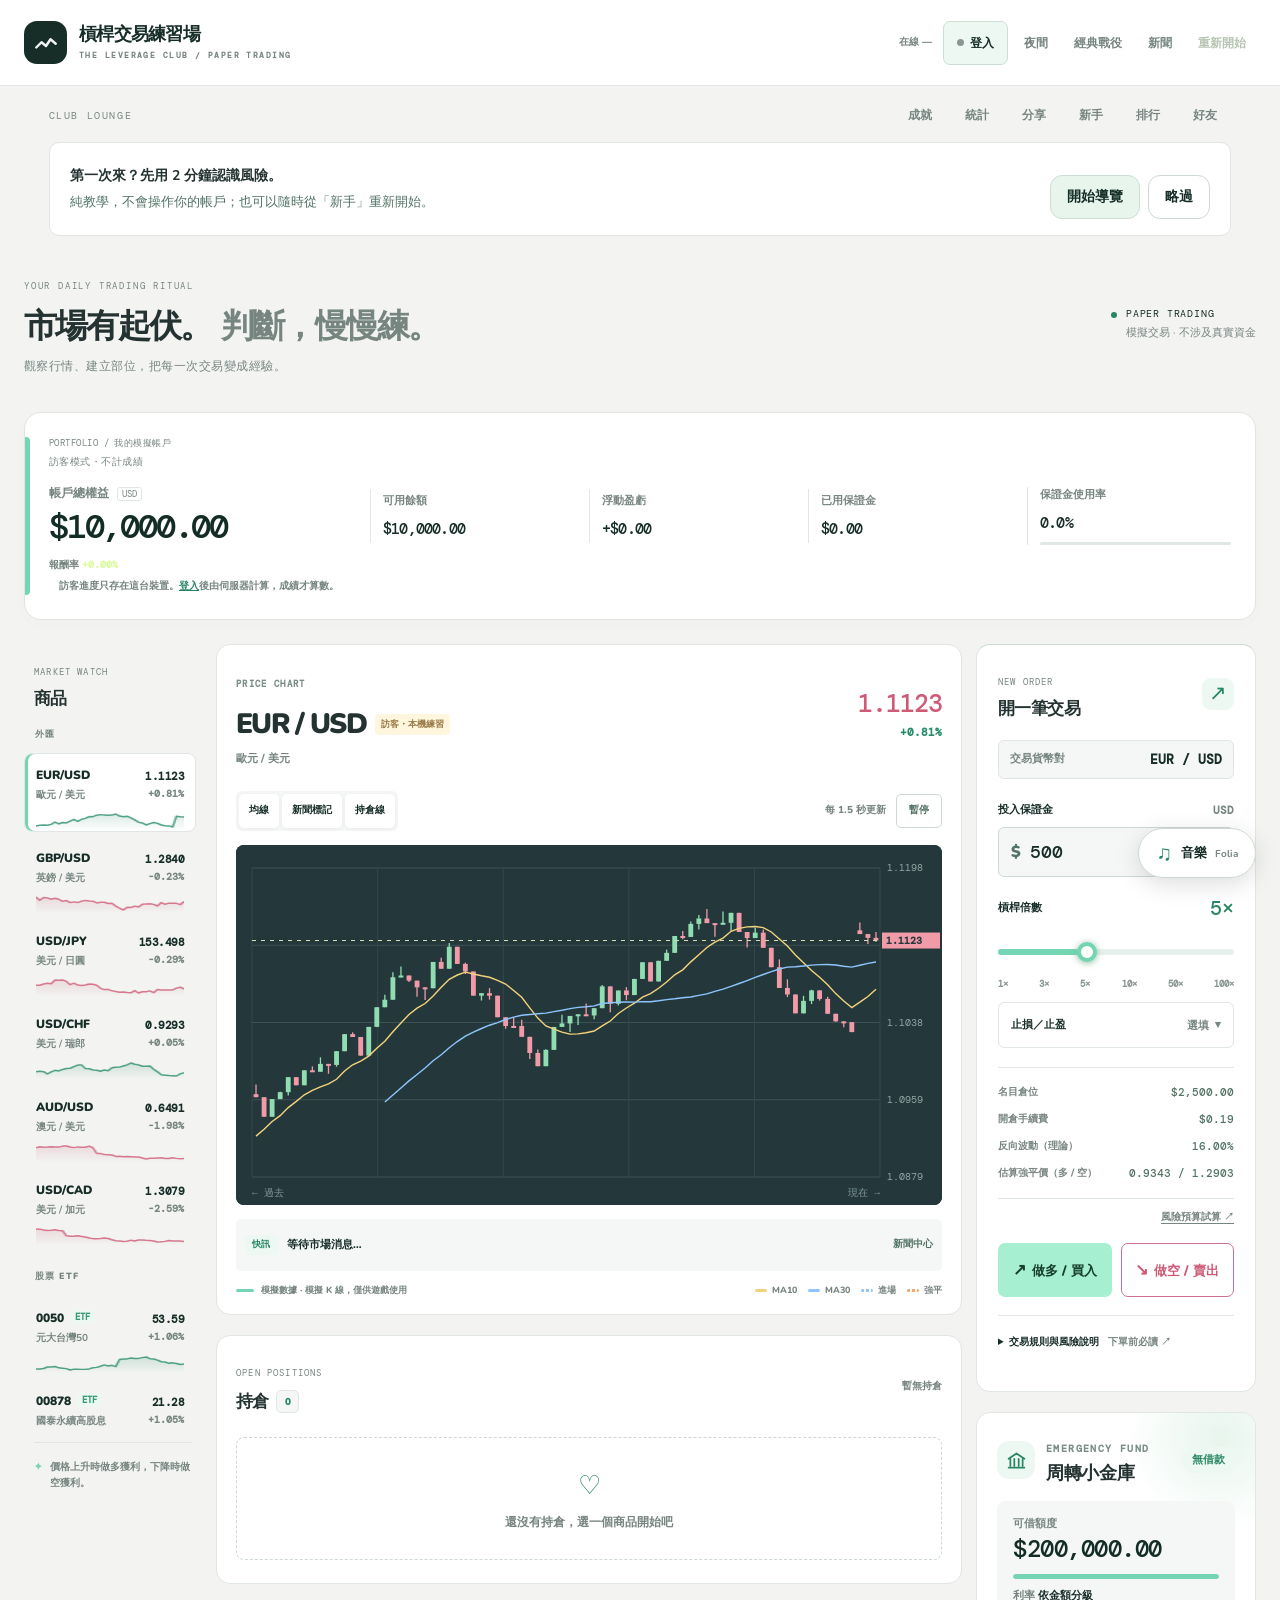
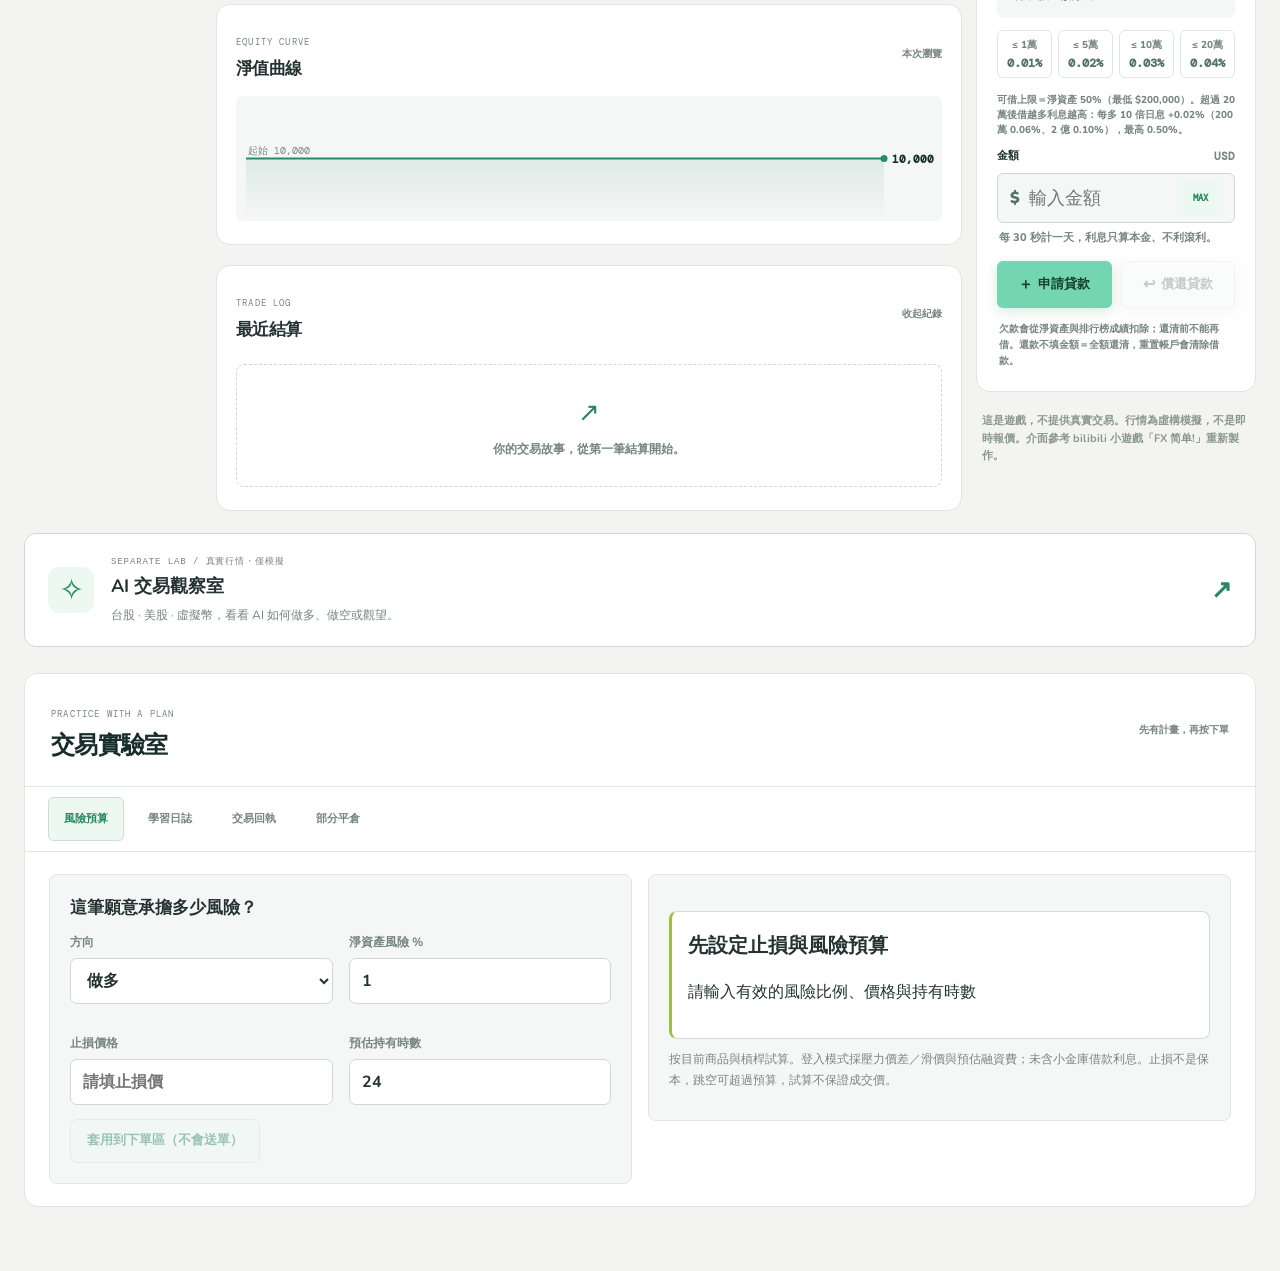
==== index.html @ df0cc208 "Add no-login club radio and on-demand isolated Folia player" ====
<!doctype html>
<html lang="zh-Hant" data-theme="day">
<head>
<meta charset="utf-8">
<meta name="viewport" content="width=device-width, initial-scale=1, viewport-fit=cover">
<meta name="theme-color" content="#eff5f2">
<title>槓桿交易練習場 · 外匯模擬交易</title>
<link rel="icon" type="image/png" sizes="32x32" href="assets/favicon-32.png?v=2">
<link rel="icon" href="favicon.ico?v=2" sizes="any">
<link rel="apple-touch-icon" href="assets/apple-touch-icon.png?v=2">
<link rel="manifest" href="manifest.webmanifest">
<meta name="mobile-web-app-capable" content="yes">
<meta name="apple-mobile-web-app-capable" content="yes">
<meta name="apple-mobile-web-app-title" content="交易練習場">
<meta name="apple-mobile-web-app-status-bar-style" content="black-translucent">
<link rel="preconnect" href="https://fonts.googleapis.com">
<link rel="stylesheet" href="https://fonts.googleapis.com/css2?family=DM+Mono:wght@400;500&family=Nunito:wght@600;700;800;900&display=swap">
<link rel="stylesheet" href="styles.css?v=20261018numbers1">
<link rel="stylesheet" href="club.css?v=20261018club1">
<link rel="stylesheet" href="folia-player.css?v=20261018folia1">
</head>
<body>
<div class="app-shell">
  <header class="topbar">
    <div class="brand">
      <span class="brand-mark" aria-hidden="true">
        <svg viewBox="0 0 40 40"><path d="M7 26l7-7 6 5 6-9 7 6" fill="none" stroke="currentColor" stroke-width="3.2" stroke-linecap="round" stroke-linejoin="round"/></svg>
      </span>
      <div><strong>槓桿交易練習場<span class="brand-edition">俱樂部</span></strong><small>THE LEVERAGE CLUB / PAPER TRADING</small></div>
    </div>
    <div class="top-actions">
      <span class="session-pill"><span class="live-dot"></span>模擬帳戶</span>
      <span id="onlineCount" class="session-pill" role="status" title="最近 75 秒內活躍的登入帳號和訪客分頁">在線 —</span>
      <span id="visitorCount" class="session-pill" title="不同瀏覽器的累計來訪人數（同一瀏覽器只算一次，清除瀏覽資料會重新計算）">累計來訪 —</span>
      <button id="accountBtn" class="account-btn hidden" type="button"><span class="sync-dot" id="syncDot"></span><span id="accountLabel">登入</span></button>
      <button id="themeBtn" class="text-button" type="button">夜間</button>
      <button id="battleBtn" class="text-button" type="button">經典戰役</button>
      <button id="newsCenterBtn2" class="text-button" type="button">新聞</button>
      <button id="resetBtn" class="text-button" type="button">重新開始</button>
    </div>
  </header>

  <main class="main">
    <div class="practice-heading"><div><span class="section-kicker">YOUR DAILY TRADING RITUAL</span><h2>市場有起伏。<em>判斷，慢慢練。</em></h2><p class="practice-copy">觀察行情、建立部位，把每一次交易變成經驗。</p></div><span class="practice-label"><i aria-hidden="true"></i> PAPER TRADING<br><small>模擬交易 · 不涉及真實資金</small></span></div>
    <section id="battleBar" class="battle-bar hidden" aria-label="經典戰役進度">
      <div class="battle-bar-info">
        <span class="section-kicker">CLASSIC BATTLE</span>
        <strong id="battleTitle">經典戰役</strong>
        <span class="battle-date" id="battleDate">-</span>
        <small><span id="battleDay"></span>・<span id="battleEvent"></span></small>
        <div class="battle-meter"><i id="battleMeter"></i></div>
      </div>
      <div class="battle-bar-actions">
        <button id="battleNextBtn" class="primary-button" type="button">下一天 ▸</button>
        <button id="battleAutoBtn" class="outline-button" type="button">自動播放</button>
        <button id="battleExitBtn" class="outline-button" type="button">離開戰役</button>
      </div>
    </section>
    <section class="balance-strip" aria-label="帳戶概覽">
      <div class="balance-lead">
        <div class="eyebrow">PORTFOLIO / 我的模擬帳戶 <span class="account-mode-chip" id="accountModeChip">訪客模式・不計成績</span></div>
        <div class="balance-title">帳戶總權益 <span class="balance-currency">USD</span><span id="equity" class="money-large">$10,000.00</span></div>
        <p>報酬率 <b id="retPct">+0.00%</b><span id="guestNote">　訪客進度只存在這台裝置。<button type="button" class="inline-link" id="guestLoginLink">登入</button>後由伺服器計算，成績才算數。</span></p>
      </div>
      <div class="portfolio-spark"><div><span>ACCOUNT TRAJECTORY</span><span class="spark-live">本次瀏覽</span></div><canvas id="portfolioSpark" aria-label="本次瀏覽帳戶權益趨勢"></canvas></div>
      <div class="metric m-free"><span>可用餘額</span><strong id="free">$0.00</strong></div>
      <div class="metric m-float"><span>浮動盈虧</span><strong id="floating">$0.00</strong></div>
      <div class="metric m-used"><span>已用保證金</span><strong id="usedMargin">$0.00</strong></div>
      <div class="metric m-usage"><span>保證金使用率</span><strong id="usage">0.0%</strong><div class="meter"><i id="meterBar"></i></div></div>
      <div class="metric m-networth hidden" id="netWorthRow"><span>淨資產（扣負債）</span><strong id="netWorth">$0.00</strong></div>
    </section>

    <div class="workspace">
      <aside class="panel market-panel">
        <div class="panel-heading"><div><span class="section-kicker">MARKET WATCH</span><h2>商品</h2></div><span class="heading-glyph" aria-hidden="true">✳</span></div>
        <div id="pairList" class="pair-list" role="listbox" aria-label="選擇交易商品"></div>
        <div class="market-note"><span aria-hidden="true">✦</span><span>價格上升時做多獲利，下降時做空獲利。</span></div>
      </aside>

      <section class="center-column">
        <div class="panel chart-panel">
          <div class="chart-topline">
            <div>
              <span class="section-kicker">PRICE CHART</span>
              <div class="pair-title"><h1 id="pairTitle">EUR / USD</h1><span class="mode-badge guest" id="modeBadge">訪客・本機練習</span></div>
              <div class="pair-sub" id="pairName">歐元 / 美元</div>
              <div class="pair-sub" id="sentimentInfo" role="status" hidden></div>
            </div>
            <div class="quote-block"><strong id="currentPrice">-</strong><span id="priceChange">+0.00%</span></div>
          </div>
          <div class="chart-controls">
            <div class="segmented" role="group" aria-label="圖表選項">
              <button id="maBtn" type="button" class="active">均線</button>
              <button id="newsMarkBtn" type="button" class="active">新聞標記</button>
              <button id="posLineBtn" type="button" class="active">持倉線</button>
            </div>
            <div class="playback-controls"><span id="dataStatus">每 1.5 秒更新</span><button id="pauseBtn" class="outline-button" type="button">暫停</button></div>
          </div>
          <div class="chart-wrap"><canvas id="chart" aria-label="匯率價格走勢圖"></canvas></div>
          <div id="newsTicker" class="news-ticker">
            <span class="ticker-tag" id="tickerTag">快訊</span>
            <div class="ticker-body"><span class="ticker-track flat" id="tickerTrack">等待市場消息…</span></div>
            <button id="newsCenterBtn" class="text-button ticker-more" type="button">新聞中心</button>
          </div>
          <div class="chart-foot">
            <span><i class="legend-line"></i>模擬數據 · 模擬 K 線，僅供遊戲使用</span>
            <span class="legend-keys"><i class="k-ma10"></i>MA10 <i class="k-ma30"></i>MA30 <i class="k-entry"></i>進場 <i class="k-liq"></i>強平</span>
          </div>
        </div>

        <div class="panel positions-panel" id="positionsPanel">
          <div class="panel-heading row-heading"><div><span class="section-kicker">OPEN POSITIONS</span><h2>持倉 <span id="positionCount" class="count-pill">0</span></h2></div><span id="riskHint" class="quiet-note">暫無持倉</span></div>
          <div id="positions" class="positions-list"></div>
        </div>

        <div class="panel equity-panel">
          <div class="panel-heading row-heading"><div><span class="section-kicker">EQUITY CURVE</span><h2>淨值曲線</h2></div><span id="equityNote" class="quiet-note">本次瀏覽</span></div>
          <div class="equity-wrap"><canvas id="equityChart" aria-label="淨值曲線"></canvas></div>
        </div>

        <div class="panel history-panel">
          <div class="panel-heading row-heading"><div><span class="section-kicker">TRADE LOG</span><h2>最近結算</h2></div><button id="historyToggle" class="text-button" type="button">展開紀錄</button></div>
          <div id="history" class="history-list hidden"></div>
        </div>
      </section>

      <aside class="right-column">
        <section class="panel order-panel" id="orderPanel">
          <div class="panel-heading"><div><span class="section-kicker">NEW ORDER</span><h2>開一筆交易</h2></div><span class="order-decoration" aria-hidden="true">✿</span></div>
          <div class="order-pair"><span id="orderPairLabel">交易貨幣對</span><strong id="orderPair">EUR / USD</strong></div>
          <div class="compact-fields">
            <div>
              <label class="field-label" for="marginInput">投入保證金 <span>USD</span></label>
              <div class="input-shell"><span>$</span><input id="marginInput" type="number" min="10" step="10" value="500" inputmode="decimal"><button id="maxBtn" type="button">MAX</button></div>
            </div>
            <div>
              <div class="range-label"><label for="leverageRange">槓桿倍數</label><strong id="leverageValue">5×</strong></div>
              <input id="leverageRange" type="range" min="0" max="11" step="1" value="4" aria-describedby="leverageNotice">
              <div class="range-ticks"><span>1×</span><span>3×</span><span>5×</span><span>10×</span><span>50×</span><span>100×</span></div>
            </div>
          </div>
          <details id="stopsBox" class="stops-box">
            <summary>止損／止盈 <span>選填</span></summary>
            <div class="stops-fields">
              <label>止損價<input id="slInput" type="number" step="any" inputmode="decimal" placeholder="不設"></label>
              <label>止盈價<input id="tpInput" type="number" step="any" inputmode="decimal" placeholder="不設"></label>
            </div>
            <p id="stopsHint" class="stops-hint">價格觸及就自動平倉。做多：止損低於現價、止盈高於現價；做空相反。</p>
          </details>
          <p id="leverageNotice" class="leverage-warning hidden" role="status">高槓桿風險：極小波動也可能在下一根 K 線強平；跳空可能穿倉，手續費也更高。</p>
          <div class="order-preview">
            <div><span>名目倉位</span><strong id="notional">$0.00</strong></div>
            <div><span>開倉手續費</span><strong id="tradeFee">$0.00</strong></div>
            <div><span>反向波動（理論）</span><strong id="riskPercent">0.00%</strong></div>
            <div><span>估算強平價（多 / 空）</span><strong id="liqPreview">-</strong></div>
          </div>
          <a class="inline-link order-lab-link" href="#learningLab">風險預算試算 ↗</a>
          <div class="trade-buttons">
            <button id="longBtn" type="button" class="trade-button long"><span>↗</span> 做多 / 買入</button>
            <button id="shortBtn" type="button" class="trade-button short"><span>↘</span> 做空 / 賣出</button>
          </div>
          <details class="trading-rules"><summary>交易規則與風險說明 <span>下單前必讀 ↗</span></summary><p class="order-note"><b>強平線與反向波動為理論估算，未含平倉價差、滑價及融資成本；實際可能提早強平，不能視為保證。</b> 登入玩家看同一組虛構行情，下單、平倉、強平都由伺服器計算。玩家每商品多空持倉以每帳號一票統計；至少三人參與時，多數做多使虛構模型短線偏跌，多數做空則偏漲。顯示的是額外小幅波動的遊戲模型抽籤機率，非整體價格漲跌機率、亦非真實市場預測；單一商品同帳號多空張數互抵。登入新倉持有滿 7 天時按到期行情自動平倉；舊版個人行情持倉不適用新期限，須先結清才切換。槓桿越高，開倉手續費越高。新成交規則下，市價單買賣價含示意價差與大單滑價（不設單筆最大金額）；槓桿名目借貸部分按真實時間計息（非實際券商費率），舊持倉不追收。畫面顯示中間價，實際成交可能不同。行情跳空可能穿過強平線，帳戶淨值可能變成負數；淨值 ≤ 0 時會凍結開倉。</p></details>
        </section>
        <section class="panel bank-panel" id="bankPanel">
          <div class="bank-head">
            <div class="bank-title">
              <span class="bank-icon" aria-hidden="true">
                <svg viewBox="0 0 24 24"><path d="M3 10l9-6 9 6M5 10v8M9.5 10v8M14.5 10v8M19 10v8M3 20h18" fill="none" stroke="currentColor" stroke-width="2" stroke-linecap="round" stroke-linejoin="round"/></svg>
              </span>
              <div><span class="section-kicker">EMERGENCY FUND</span><h2>周轉小金庫</h2></div>
            </div>
            <span class="bank-status" id="bankStatus">無借款</span>
          </div>

          <div class="bank-hero" id="bankHero">
            <span class="bank-hero-label" id="bankHeroLabel">可借額度</span>
            <strong class="bank-hero-value" id="bankHeroValue">$200,000.00</strong>
            <div class="bank-meter"><i id="bankMeter"></i></div>
            <div class="bank-hero-sub">
              <span id="loanOwedRow" class="hidden">本金 <b id="loanPrincipal">$0</b> ・ 利息 <b id="loanOwed">$0.00</b></span>
              <span>利率 <b id="loanRate">—</b></span>
            </div>
          </div>

          <div class="bank-tiers" role="list" aria-label="日利率分級">
            <button type="button" class="bank-tier" data-tier="0" data-amount="10000" role="listitem"><span>≤ 1萬</span><b>0.01%</b></button>
            <button type="button" class="bank-tier" data-tier="1" data-amount="50000" role="listitem"><span>≤ 5萬</span><b>0.02%</b></button>
            <button type="button" class="bank-tier" data-tier="2" data-amount="100000" role="listitem"><span>≤ 10萬</span><b>0.03%</b></button>
            <button type="button" class="bank-tier" data-tier="3" data-amount="200000" role="listitem"><span>≤ 20萬</span><b>0.04%</b></button>
          </div>
          <p class="quiet-note" id="loanScaleNote">可借上限＝淨資產 50%（最低 $200,000）。超過 20 萬後借越多利息越高：每多 10 倍日息 +0.02%（200 萬 0.06%、2 億 0.10%），最高 0.50%。</p>

          <label class="field-label" for="loanAmount">金額 <span>USD</span></label>
          <div class="input-shell"><span>$</span><input id="loanAmount" type="number" min="1" step="100" placeholder="輸入金額" inputmode="decimal"><button id="loanMaxBtn" type="button">MAX</button></div>
          <p class="bank-preview" id="bankPreview">每 30 秒計一天，利息只算本金、不利滾利。</p>

          <div class="bank-buttons">
            <button id="loanBorrowBtn" type="button" class="bank-button borrow"><span aria-hidden="true">＋</span>申請貸款</button>
            <button id="loanRepayBtn" type="button" class="bank-button repay" disabled><span aria-hidden="true">↩</span>償還貸款</button>
          </div>
          <p class="bank-note">欠款會從淨資產與排行榜成績扣除；還清前不能再借。還款不填金額＝全額還清，重置帳戶會清除借款。</p>
        </section>
        <div class="side-disclaimer">這是遊戲，不提供真實交易。行情為虛構模擬，不是即時報價。介面參考 bilibili 小遊戲「FX 简单!」重新製作。</div>
      </aside>
    </div>
    <a class="ai-demo-entry" href="ai-demo.html"><span class="ai-demo-entry-icon" aria-hidden="true">✧</span><span><small>SEPARATE LAB / 真實行情・僅模擬</small><strong>AI 交易觀察室</strong><span>台股 · 美股 · 虛擬幣，看看 AI 如何做多、做空或觀望。</span></span><b aria-hidden="true">↗</b></a>
    <section id="learningLab" class="panel lab-panel" aria-label="交易學習工具"></section>
  </main>
  <nav class="mobile-dock" aria-label="練習場快速導覽"><a href="#chart">⌁ <span>行情</span></a><a href="#orderPanel">⇅ <span>下單</span></a><a href="#positionsPanel">▤ <span>持倉</span></a><a href="#bankPanel">▦ <span>資金</span></a><a href="#learningLab">✧ <span>實驗室</span></a></nav>
</div>

<div id="toast" class="toast" role="status" aria-live="polite"></div>
<div id="newsFloat" class="news-float" role="status">
  <button id="newsFloatClose" class="nf-close" aria-label="關閉快訊" type="button">×</button>
  <span class="nf-tag" id="nfTag">快訊</span>
  <h4 id="nfTitle"></h4>
  <p id="nfBody"></p>
</div>

<div id="newsCenter" class="modal-backdrop hidden" role="presentation">
  <div class="modal" role="dialog" aria-modal="true" aria-labelledby="newsCenterTitle">
    <button id="newsCenterClose" class="modal-x" aria-label="關閉新聞中心" type="button">×</button>
    <div class="modal-icon">✦</div>
    <h2 id="newsCenterTitle">新聞中心</h2>
    <p>本次瀏覽收到的全部市場快訊。約四分之一的新聞，市場會走出相反方向。</p>
    <div id="newsCenterList" class="news-center-list"></div>
    <div class="modal-actions"><button id="newsCenterOk" class="primary-button" type="button">關閉</button></div>
  </div>
</div>

<div id="authModal" class="modal-backdrop hidden" role="presentation">
  <div class="modal auth-modal" role="dialog" aria-modal="true" aria-labelledby="authTitle">
    <button id="authClose" class="modal-x" aria-label="關閉" type="button">×</button>
    <div class="modal-icon">♡</div>
    <div id="authForm">
      <h2 id="authTitle">登入帳號</h2>
      <p id="authDesc">登入後由伺服器計算行情與帳戶，成績才算數。</p>
      <div class="segmented auth-tabs" role="tablist">
        <button id="tabLogin" type="button" class="active">登入</button>
        <button id="tabRegister" type="button">註冊</button>
      </div>
      <form id="authFormEl" autocomplete="on" novalidate>
        <label class="auth-field"><span>帳號</span><input id="authUser" name="username" autocomplete="username" autocapitalize="off" spellcheck="false" maxlength="20" placeholder="3~20 個英文字母、數字或底線"></label>
        <label class="auth-field hidden" id="authCodeWrap"><span>救援碼</span><input id="authCode" autocomplete="off" autocapitalize="characters" spellcheck="false" maxlength="24" placeholder="XXXX-XXXX-XXXX-XXXX" class="mono-input"></label>
        <label class="auth-field"><span id="authPassLabel">密碼</span><input id="authPass" name="password" type="password" autocomplete="current-password" maxlength="128" placeholder="至少 8 個字元"></label>
        <label class="auth-field hidden" id="authPass2Wrap"><span>再輸入一次</span><input id="authPass2" type="password" autocomplete="new-password" maxlength="128"></label>
        <div id="authError" class="auth-error" role="alert"></div>
        <button id="authSubmit" class="primary-button auth-submit" type="submit">登入</button>
      </form>
      <div class="auth-links"><button id="forgotLink" class="text-button" type="button">忘記密碼？</button><button id="backToLogin" class="text-button hidden" type="button">← 回到登入</button></div>
    </div>
    <div id="authInfo" class="hidden">
      <h2>已登入：<span id="authName"></span></h2>
      <p id="authSyncText">行情與帳戶由伺服器計算。</p>
      <p class="auth-note">舊版雲端存檔保留但不匯入新帳戶；新版從 $10,000 開始。舊帳號請先產生並保存救援碼。</p>
      <div class="modal-actions auth-actions">
        <button id="newCodeBtn" class="outline-button" type="button">產生新救援碼</button>
        <button id="logoutBtn" class="primary-button" type="button">登出</button>
      </div>
      <button id="deleteAccountBtn" class="text-button danger-link" type="button">刪除帳號與雲端存檔</button>
    </div>
  </div>
</div>

<div id="rcModal" class="modal-backdrop hidden" role="presentation">
  <div class="modal" role="dialog" aria-modal="true" aria-labelledby="rcTitle">
    <div class="modal-icon" aria-hidden="true">#</div>
    <h2 id="rcTitle">請記下救援碼</h2>
    <p>忘記密碼時，用這組碼重設。<b>它只會顯示這一次</b>，伺服器也查不到原文。請截圖或抄在安全的地方，不要給別人。</p>
    <div class="rc-box"><code id="rcCode"></code><button id="rcCopy" class="outline-button" type="button">複製</button></div>
    <label class="rc-ack"><input type="checkbox" id="rcAck"> 我已經記下來了</label>
    <div class="modal-actions"><button id="rcDone" class="primary-button" type="button" disabled>完成</button></div>
  </div>
</div>

<div id="confirmModal" class="modal-backdrop hidden" role="presentation">
  <div class="modal" role="dialog" aria-modal="true" aria-labelledby="confirmTitle">
    <div class="modal-icon">♡</div>
    <h2 id="confirmTitle">重新開始？</h2>
    <p>帳戶會回到 $10,000，所有持倉直接結束。已加入本季排行榜者重置後立即退出，且本季無法再次參賽；成就和終生統計保留。登入玩家的共同行情不會重新開始。</p>
    <div class="modal-actions"><button id="confirmCancel" class="outline-button" type="button">取消</button><button id="confirmOk" class="primary-button" type="button">重新開始</button></div>
  </div>
</div>

<div id="stopsModal" class="modal-backdrop hidden" role="presentation">
  <div class="modal" role="dialog" aria-modal="true" aria-labelledby="stopsTitle">
    <button id="stopsClose" class="modal-x" aria-label="關閉" type="button">×</button>
    <div class="modal-icon" aria-hidden="true">⇅</div>
    <h2 id="stopsTitle">止損／止盈</h2>
    <p id="stopsMsg"></p>
    <div class="stops-fields">
      <label>止損價<input id="slEdit" type="number" step="any" inputmode="decimal" placeholder="不設"></label>
      <label>止盈價<input id="tpEdit" type="number" step="any" inputmode="decimal" placeholder="不設"></label>
    </div>
    <p id="stopsEditHint" class="stops-hint"></p>
    <div class="modal-actions"><button id="stopsClear" class="outline-button" type="button">全部取消</button><button id="stopsSave" class="primary-button" type="button">儲存</button></div>
  </div>
</div>

<div id="riskModal" class="modal-backdrop hidden" role="presentation">
  <div class="modal risk-modal" role="dialog" aria-modal="true" aria-labelledby="riskTitle">
    <button id="riskClose" class="modal-x" aria-label="暫不處理" type="button">×</button>
    <div class="modal-icon loss">!</div>
    <h2 id="riskTitle">倉位接近強平線</h2>
    <p id="riskMsg"></p>
    <div class="risk-detail" id="riskDetail"></div>
    <label class="auth-field risk-field"><span>補倉金額（USD）</span><input id="riskAmount" type="number" min="1" step="1" inputmode="decimal"></label>
    <div class="risk-preview" id="riskPreview"></div>
    <div class="risk-free" id="riskFree"></div>
    <div class="modal-actions risk-actions">
      <button id="riskAddBtn" class="primary-button" type="button">補保證金</button>
      <button id="riskLoanBtn" class="outline-button loan" type="button">借款補倉</button>
      <button id="riskIgnoreBtn" class="outline-button" type="button">暫不處理</button>
    </div>
  </div>
</div>

<div id="battleModal" class="modal-backdrop hidden" role="presentation">
  <div class="modal battle-modal" role="dialog" aria-modal="true" aria-labelledby="battleModalTitle">
    <button id="battleModalClose" class="modal-x" aria-label="關閉" type="button">×</button>
    <div class="modal-icon">⚔</div>
    <h2 id="battleModalTitle">經典戰役</h2>
    <p>用真實的歷史日收盤價（歐洲央行參考匯率）回放外匯史上的大事件。每按一次「下一天」前進一個交易日，帳戶獨立從 $10,000 開始，不影響原本的帳戶與排行榜。</p>
    <div id="battleList" class="battle-list"></div>
  </div>
</div>

<script type="module" src="app.mjs?v=20261018club1"></script>
<script type="module" src="folia-player.mjs?v=20261018folia1"></script>
<script>
// 安裝到手機桌面（PWA）：只快取靜態檔，API 永遠走網路。
if ("serviceWorker" in navigator) addEventListener("load", () => navigator.serviceWorker.register("sw.js").catch(() => {}));
</script>
</body>
</html>
---- styles.css ----
/* 配色與版面參考 bilibili「FX 简单!」v3.0.2（白天 / 夜間兩套） */
:root{
  --bg:#eff5f2; --text:#263a3b; --text-money:#173d3a; --text-deep:#2c4a46; --green-text:#4a7c6c;
  --text-muted:#8fa69c; --text-dim:#a6b5ae; --text-faint:#b0c0b5;
  --surface:#fff; --surface-tint:#f4f8f5; --surface-hover:#f2f8f4;
  --border:#e1ebe6; --border-strong:#d9e8df; --border-soft:#edf2ef; --border-panel-green:#cae7d8; --border-green-metric:#b8dbca;
  --tint-green:#e8f5ec; --tint-green-strong:#dff2e8; --green-faint:#c2e2d2;
  --brand-deep:#1f4141; --brand-leaf:#bef0d4;
  --accent:#74c69a; --accent-hover:#69b991; --accent-deep:#5fb98a;
  --seg-bg:#f1f6f3; --seg-active:#23534a; --seg-shadow:0 2px 6px #d5e4dc; --focus-ring:#dff4e9; --range-rest:#e8f0eb;
  --up:#2f9c76; --down:#e06e81; --long-text:#399774; --short-text:#d87587;
  --tint-red:#fff0f1; --red-text:#d97e8c; --pink-soft:#f4a4ae; --red-deep:#6e2f3d;
  --risk-bg:#fff1e5; --risk-text:#c57a3e; --amber-bg:#fff6dd; --amber-text:#9b7b49;
  --kicker:#9bb9ab; --eyebrow:#3e7461; --eyebrow-accent:#5fb98a;
  --chart-bg:#24383c; --shadow-panel:0 5px 24px rgba(32,80,65,.035); --shadow-modal:0 18px 50px rgba(30,60,50,.18);
  --backdrop:rgba(28,48,44,.38);
}
html[data-theme="night"]{
  --bg:#0f1b1d; --text:#c9ded4; --text-money:#e8f6ee; --text-deep:#bcd6ca; --green-text:#8fd0b2;
  --text-muted:#7e9a8e; --text-dim:#66827a; --text-faint:#4f6a61;
  --surface:#16292b; --surface-tint:#1b3335; --surface-hover:#1d3836;
  --border:#24413c; --border-strong:#2c4d46; --border-soft:#223c37; --border-panel-green:#2c5245; --border-green-metric:#2f5a4a;
  --tint-green:#1d3b2d; --tint-green-strong:#1c4434; --green-faint:#2e5546;
  --brand-deep:#0b1c1c; --brand-leaf:#8fe0b8;
  --accent:#4cb98b; --accent-hover:#5ac798; --accent-deep:#67d3a0;
  --seg-bg:#1b3335; --seg-active:#d5eee1; --seg-shadow:0 2px 6px #00000059; --focus-ring:#1d4a38; --range-rest:#24413c;
  --up:#57cf9b; --down:#ef8ba0; --long-text:#63cf9c; --short-text:#ef8ba0;
  --tint-red:#42262e; --red-text:#ef93a6; --pink-soft:#d98497; --red-deep:#4d1f2b;
  --risk-bg:#41291a; --risk-text:#e09a67; --amber-bg:#37301a; --amber-text:#c2a45e;
  --kicker:#5f8a78; --eyebrow:#8fd0b2; --eyebrow-accent:#67d3a0;
  --chart-bg:#0e2023; --shadow-panel:0 5px 24px rgba(0,0,0,.25); --shadow-modal:0 18px 50px rgba(0,0,0,.5);
  --backdrop:rgba(0,0,0,.55);
}

*{box-sizing:border-box}
html,body{margin:0;background:var(--bg);color:var(--text);overflow-x:hidden}
body{font-family:Nunito,"PingFang TC","Microsoft JhengHei","Noto Sans TC",sans-serif;-webkit-font-smoothing:antialiased}
button,input,select{font:inherit;color:inherit}
button{cursor:pointer}
button:disabled{opacity:.45;cursor:not-allowed}
.hidden{display:none!important}
.positive{color:var(--up)} .negative{color:var(--down)}
.mono{font-family:"DM Mono",ui-monospace,monospace}

.app-shell{min-height:100vh}
.topbar{height:78px;background:var(--surface);border-bottom:1px solid var(--border-panel-green);display:flex;align-items:center;justify-content:space-between;padding:0 clamp(20px,3.2vw,56px);gap:20px;position:sticky;top:0;z-index:20}
.brand{display:flex;align-items:center;gap:12px;min-width:0}
.brand-mark{width:40px;height:40px;border-radius:14px;background:var(--brand-deep);color:var(--brand-leaf);display:grid;place-items:center;transform:rotate(-8deg);flex:none}
.brand-mark svg{width:30px;height:30px}
.brand strong{display:block;font-size:20px;letter-spacing:-.04em;font-weight:900;line-height:1.1;white-space:nowrap}
.brand small{display:block;font:600 10px/1.3 "DM Mono",monospace;letter-spacing:.22em;color:var(--text-muted);margin-top:5px}
.top-actions{display:flex;align-items:center;gap:16px}
.session-pill{display:flex;align-items:center;gap:7px;background:var(--tint-green);color:var(--accent-deep);border-radius:99px;padding:8px 12px;font-size:12px;font-weight:900}
.live-dot{width:7px;height:7px;border-radius:50%;background:var(--accent-deep);box-shadow:0 0 0 0 var(--accent);animation:pulse 2s infinite}
@keyframes pulse{0%{box-shadow:0 0 0 0 rgba(95,185,138,.55)}70%{box-shadow:0 0 0 7px rgba(95,185,138,0)}100%{box-shadow:0 0 0 0 rgba(95,185,138,0)}}
.text-button{border:0;background:none;color:var(--green-text);font-size:13px;font-weight:900;padding:6px 0}
.text-button:hover{color:var(--accent-deep)}

.main{max-width:1500px;margin:0 auto;padding:26px clamp(20px,3.2vw,56px) 50px}
.balance-strip{background:var(--tint-green-strong);border:1px solid var(--border-panel-green);border-radius:22px;min-height:146px;padding:25px 30px;display:grid;grid-template-columns:minmax(270px,1.5fr) repeat(4,minmax(125px,.65fr));align-items:center;gap:12px 20px;margin-bottom:22px;position:relative;overflow:hidden}
.balance-strip:after{content:"✦";position:absolute;right:28px;top:-33px;color:var(--green-faint);font-size:130px;line-height:1;pointer-events:none}
.balance-lead,.metric{position:relative;z-index:1}
.eyebrow,.section-kicker{font:700 11px/1.2 "DM Mono",monospace;letter-spacing:.16em;color:var(--kicker)}
.eyebrow{font-family:inherit;letter-spacing:.06em;font-size:13px;color:var(--eyebrow);font-weight:900}
.account-mode-chip{color:var(--eyebrow-accent);margin-left:4px}
.balance-title{font-size:15px;font-weight:800;margin-top:11px}
.money-large{font:800 clamp(28px,2.6vw,38px)/1.1 Nunito,sans-serif;display:block;letter-spacing:-.04em;color:var(--text-money);margin-top:3px;font-variant-numeric:tabular-nums}
.balance-lead p{font-size:12px;color:var(--text-muted);margin:8px 0 0;font-weight:700}
.balance-lead p b{font-family:"DM Mono",monospace}
.metric{border-left:1px solid var(--border-green-metric);padding-left:20px;min-height:54px;display:flex;flex-direction:column;justify-content:center;gap:8px}
.metric span{color:var(--text-muted);font-size:13px;font-weight:800}
.metric strong{font:700 18px/1.2 "DM Mono",monospace;letter-spacing:-.06em;white-space:nowrap;color:var(--text-deep)}
.meter{height:5px;background:var(--range-rest);border-radius:99px;overflow:hidden}
.meter i{display:block;height:100%;width:0;background:var(--accent);border-radius:99px;transition:width .35s,background .35s}
.meter i.warn{background:#e9a35a} .meter i.danger{background:var(--down)}

.workspace{display:grid;grid-template-columns:230px minmax(0,1fr) 320px;align-items:start;gap:20px}
.panel{background:var(--surface);border:1px solid var(--border);border-radius:20px;box-shadow:var(--shadow-panel)}
.center-column,.right-column{display:flex;flex-direction:column;gap:20px;min-width:0}
.panel-heading{display:flex;align-items:center;justify-content:space-between;padding:0 10px;margin-bottom:18px}
.panel-heading h2{margin:6px 0 0;font-size:19px;line-height:1.2;letter-spacing:-.03em;font-weight:900}
.heading-glyph,.order-decoration{color:var(--green-faint);font-size:22px}
.row-heading{padding:0}
.quiet-note{color:var(--text-muted);font-size:12px;font-weight:800}

.market-panel{padding:22px 12px;position:sticky;top:98px}
.pair-list{display:flex;flex-direction:column;gap:5px}
.pair-row{width:100%;border:0;background:transparent;border-radius:13px;padding:11px 12px;text-align:left;display:grid;grid-template-columns:1fr auto;align-items:center;gap:4px 8px;color:var(--text-deep)}
.pair-row:hover{background:var(--surface-hover)}
.pair-row.selected{background:var(--tint-green);box-shadow:inset 3px 0 var(--accent-hover)}
.pair-row strong{display:block;font-size:14px;font-weight:900}
.pair-row small{display:block;font-size:11px;color:var(--text-muted);margin-top:4px;font-weight:700}
.pair-numbers{text-align:right}
.pair-numbers strong{font:700 13px "DM Mono",monospace}
.pair-numbers small{font:700 11px "DM Mono",monospace}
.pair-row canvas{grid-column:1/-1;width:100%;height:26px;display:block;margin-top:4px}
/* 商品分組標題（外匯／股票 ETF） */
.pair-group-label{font-size:11px;font-weight:900;letter-spacing:.08em;color:var(--text-muted);padding:10px 12px 2px}
.pair-group-label:first-child{padding-top:0}
.pair-row.etf > span:first-child > strong::after{content:"ETF";margin-left:6px;padding:1px 5px;border-radius:5px;font:800 9px/1.4 "DM Mono",monospace;vertical-align:2px;background:var(--tint-green);color:var(--accent-hover)}
.market-note{display:flex;gap:8px;align-items:flex-start;margin:16px 10px 0;padding-top:16px;border-top:1px dashed var(--border-strong);font-size:12px;color:var(--text-muted);font-weight:700;line-height:1.5}
.market-note span:first-child{color:var(--accent)}

.chart-panel{padding:26px 28px 18px}
.chart-topline{display:flex;justify-content:space-between;align-items:flex-start;gap:12px}
.pair-title{display:flex;align-items:center;gap:10px;margin-top:5px;flex-wrap:wrap}
.pair-title h1{font-size:25px;letter-spacing:-.03em;margin:0;font-weight:900}
.mode-badge{font-size:11px;padding:5px 9px;border-radius:99px;background:var(--tint-red);color:var(--red-text);font-weight:900}
.pair-sub{color:var(--text-muted);font-size:12px;font-weight:800;margin-top:3px}
.quote-block{text-align:right;padding-top:10px}
.quote-block strong{font:700 clamp(23px,2.3vw,30px)/1.2 "DM Mono",monospace;letter-spacing:-.06em;display:block;font-variant-numeric:tabular-nums;transition:color .3s}
.quote-block span{font:700 12px/1.5 "DM Mono",monospace}
.chart-controls{display:flex;align-items:center;justify-content:space-between;gap:10px;margin:20px 0 14px;flex-wrap:wrap}
.segmented{padding:4px;background:var(--seg-bg);display:inline-flex;gap:3px;border-radius:11px}
.segmented button{border:0;background:transparent;color:var(--text-muted);border-radius:8px;padding:8px 12px;font-size:12px;font-weight:900}
.segmented button.active{color:var(--seg-active);background:var(--surface);box-shadow:var(--seg-shadow)}
.playback-controls{display:flex;align-items:center;gap:10px;color:var(--text-muted);font-size:12px;font-weight:800}
.outline-button{border:1px solid var(--border-strong);background:var(--surface);color:var(--green-text);border-radius:9px;padding:7px 12px;font-size:12px;font-weight:900}
.outline-button:hover{background:var(--surface-hover)}
.primary-button{border:0;background:var(--brand-deep);color:var(--brand-leaf);border-radius:11px;padding:11px 18px;font-size:13px;font-weight:900}
html[data-theme="night"] .primary-button{background:var(--accent);color:#0b2a1e}
.chart-wrap{height:350px;background:var(--chart-bg);border-radius:15px;position:relative;overflow:hidden}
.chart-wrap canvas{display:block;width:100%;height:100%}
.chart-foot{display:flex;justify-content:space-between;align-items:center;gap:8px;color:var(--text-muted);font-size:11px;font-weight:800;margin-top:13px;flex-wrap:wrap}
.chart-foot>span:first-child{display:flex;align-items:center;gap:7px}
.legend-line{display:inline-block;width:18px;height:3px;border-radius:9px;background:var(--accent)}
.legend-keys{display:flex;align-items:center;gap:5px}
.legend-keys i{display:inline-block;width:12px;height:3px;border-radius:2px;margin-left:6px}
.k-ma10{background:#f3d27a} .k-ma30{background:#8ec5ff}
.k-entry{background:repeating-linear-gradient(90deg,#8ec5ff 0 3px,transparent 3px 5px)}
.k-liq{background:repeating-linear-gradient(90deg,#f2a76b 0 3px,transparent 3px 5px)}

.news-ticker{display:flex;align-items:center;gap:9px;border:1px solid var(--border);background:var(--surface-tint);border-radius:11px;padding:7px 11px;margin:10px 0 0;font-size:12px;font-weight:800;color:var(--text-deep);overflow:hidden}
.ticker-tag{flex:none;background:var(--tint-green);color:var(--accent-deep);border-radius:6px;padding:3px 7px;font-size:10px;font-weight:900}
.ticker-tag.bear{background:var(--tint-red);color:var(--red-text)}
.ticker-body{flex:1;min-width:0;overflow:hidden;white-space:nowrap;mask-image:linear-gradient(90deg,transparent,#000 4%,#000 96%,transparent);-webkit-mask-image:linear-gradient(90deg,transparent,#000 4%,#000 96%,transparent)}
.ticker-track{display:inline-block;white-space:nowrap;animation:tickerMove 16s linear infinite;padding-left:100%}
.ticker-track.flat{animation:none;padding-left:0}
@keyframes tickerMove{from{transform:translateX(0)}to{transform:translateX(-100%)}}
.ticker-more{flex:none;font-size:11px;padding:4px 0}

.positions-panel,.history-panel,.equity-panel{padding:22px 24px}
.count-pill{display:inline-grid;place-items:center;min-width:23px;height:23px;padding:0 5px;margin-left:3px;border-radius:99px;background:var(--tint-green);color:var(--accent-deep);font:900 12px/1 Nunito,sans-serif;vertical-align:2px}
.positions-list{display:flex;flex-direction:column;gap:9px}
.empty-state{padding:27px 12px 30px;text-align:center;color:var(--text-dim);font-weight:700;font-size:13px}
.empty-icon{font-size:26px;margin-bottom:8px;color:var(--green-faint)}
.position-row{border:1px solid var(--border);border-radius:13px;padding:12px 14px;display:grid;grid-template-columns:1.25fr .8fr .8fr .8fr .9fr auto;align-items:center;gap:10px}
.position-row.risky{border-color:#f0c8a2;background:var(--risk-bg)}
.pos-name strong{font-size:14px;font-weight:900;display:block}
.pos-name small,.pos-cell small{font-size:11px;color:var(--text-muted);font-weight:800;display:block;margin-top:4px}
.direction{display:inline-block;padding:3px 6px;border-radius:5px;font-size:10px;font-weight:900;margin-left:5px}
.direction.long{color:var(--long-text);background:var(--tint-green)}
.direction.short{color:var(--short-text);background:var(--tint-red)}
.risk-tag{display:inline-block;color:var(--risk-text);background:var(--risk-bg);border-radius:6px;padding:2px 6px;font-size:10px;font-weight:900;margin-left:6px}
.pos-cell strong{font:700 12px/1.3 "DM Mono",monospace;white-space:nowrap}
.risk-bar{height:4px;background:var(--range-rest);border-radius:9px;overflow:hidden;margin-top:6px}
.risk-bar i{display:block;height:100%;background:var(--accent);border-radius:9px}
.close-btn{border:1px solid var(--border-strong);background:var(--surface);border-radius:8px;padding:8px 10px;color:var(--green-text);font-size:12px;font-weight:900;white-space:nowrap}
.close-btn:hover{background:var(--surface-hover)}

.equity-wrap{height:150px;background:var(--surface-tint);border:1px solid var(--border-soft);border-radius:13px;overflow:hidden}
.equity-wrap canvas{display:block;width:100%;height:100%}

.history-list{display:flex;flex-direction:column}
.history-row{display:flex;justify-content:space-between;gap:12px;align-items:center;padding:10px 0;font-size:12px;border-bottom:1px solid var(--border-soft)}
.history-row:last-child{border:0}
.history-row span{color:var(--text-muted);font-weight:700}
.history-row strong{font:700 12px "DM Mono",monospace;flex-shrink:0}
.history-time{display:block;margin-top:5px;color:var(--text-muted);font:400 11px "DM Mono",monospace;font-variant-numeric:tabular-nums;line-height:1.5}
.liq-tag{color:var(--red-text);background:var(--tint-red);border-radius:5px;padding:2px 5px;font-size:10px;font-weight:900;margin-right:4px}

.order-panel{padding:24px;position:sticky;top:98px}
.order-panel .panel-heading{padding:0;margin-bottom:20px}
.order-pair{background:var(--surface-tint);border:1px solid var(--border-soft);border-radius:11px;padding:12px 13px;display:flex;justify-content:space-between;align-items:center;font-size:12px;color:var(--text-muted);font-weight:800;margin-bottom:22px}
.order-pair strong{font:700 13px "DM Mono",monospace;color:var(--text-deep)}
.compact-fields{display:flex;flex-direction:column;gap:20px}
.field-label,.range-label{display:flex;justify-content:space-between;align-items:center;font-size:12px;font-weight:900;color:var(--text-deep);margin-bottom:9px}
.field-label span{color:var(--text-muted);font:700 11px "DM Mono",monospace}
.range-label strong{font:700 16px "DM Mono",monospace;color:var(--accent-deep)}
.input-shell{border:1px solid var(--border-strong);border-radius:11px;height:46px;display:flex;align-items:center;padding:0 12px;gap:7px;color:var(--green-text);background:var(--surface)}
.input-shell:focus-within{border-color:var(--accent-hover);box-shadow:0 0 0 3px var(--focus-ring)}
.input-shell>span{font-weight:900}
.input-shell input{border:0;outline:0;min-width:0;flex:1;width:100%;color:var(--text-deep);font:800 16px "DM Mono",monospace;background:transparent}
.input-shell button{background:var(--tint-green);border:0;border-radius:6px;color:var(--accent-deep);font:800 11px "DM Mono",monospace;padding:5px 6px}
.order-panel input[type=range]{appearance:none;-webkit-appearance:none;width:100%;height:6px;border-radius:99px;background:linear-gradient(90deg,var(--accent) var(--progress,44%),var(--range-rest) var(--progress,44%));margin:6px 0;outline:0}
.order-panel input[type=range]::-webkit-slider-thumb{-webkit-appearance:none;width:20px;height:20px;border-radius:50%;background:var(--surface);border:4px solid var(--accent);box-shadow:0 1px 7px #8abda2}
.order-panel input[type=range]::-moz-range-thumb{width:14px;height:14px;border-radius:50%;background:var(--surface);border:4px solid var(--accent)}
.range-ticks{display:flex;justify-content:space-between;color:var(--text-dim);font:700 10px "DM Mono",monospace;margin-top:4px}
.leverage-warning{background:var(--amber-bg,#fff4df);color:var(--amber-text,#8a6220);padding:9px 10px;border-radius:9px;margin:9px 0 0;font-size:11px;line-height:1.5;font-weight:800}
.leverage-warning.hidden{display:none}
.order-preview{background:var(--surface-tint);border:1px solid var(--border-soft);border-radius:11px;padding:14px;margin-top:20px;display:flex;flex-direction:column;gap:12px}
.order-preview div{display:flex;justify-content:space-between;gap:8px;font-size:12px;color:var(--text-muted);font-weight:800}
.order-preview strong{color:var(--green-text);font:700 12px "DM Mono",monospace;text-align:right}
.trade-buttons{display:grid;grid-template-columns:1fr 1fr;gap:9px;margin-top:18px}
.trade-button{border:0;border-radius:11px;padding:14px 6px;font-size:13px;font-weight:900;white-space:nowrap;transition:transform .15s,filter .15s}
.trade-button:hover{transform:translateY(-2px);filter:brightness(.98)}
.trade-button span{font-size:16px;margin-right:2px}
.trade-button.long{background:var(--accent);color:#173f2b}
.trade-button.short{background:var(--pink-soft);color:var(--red-deep)}
.order-note{margin:15px 2px 0;font-size:11px;line-height:1.6;color:var(--text-muted);font-weight:700}
.side-disclaimer{font-size:11px;color:var(--text-dim);line-height:1.6;font-weight:700;padding:0 6px}

/* ---------- 周轉小金庫 ---------- */
.bank-panel{padding:22px;position:relative;overflow:hidden}
.bank-panel::before{content:"";position:absolute;right:-60px;top:-70px;width:190px;height:190px;border-radius:50%;background:radial-gradient(circle,var(--tint-green-strong) 0%,transparent 70%);pointer-events:none}
.bank-panel>*{position:relative}
.bank-head{display:flex;align-items:center;justify-content:space-between;gap:10px;margin-bottom:16px}
.bank-title{display:flex;align-items:center;gap:11px}
.bank-title h2{margin:4px 0 0;font-size:18px;line-height:1.2;letter-spacing:-.02em;font-weight:900}
.bank-icon{flex:none;width:38px;height:38px;border-radius:12px;display:grid;place-items:center;background:var(--tint-green);color:var(--accent-deep)}
.bank-icon svg{width:21px;height:21px}
.bank-status{flex:none;font-size:11px;font-weight:900;padding:5px 10px;border-radius:99px;background:var(--tint-green);color:var(--accent-deep);white-space:nowrap}
.bank-panel.has-loan .bank-status{background:var(--tint-red);color:var(--red-text)}
.bank-panel.has-loan .bank-icon{background:var(--tint-red);color:var(--red-text)}

.bank-hero{border-radius:14px;padding:15px 16px 13px;background:linear-gradient(135deg,var(--tint-green) 0%,var(--surface-tint) 100%);border:1px solid var(--border-soft);margin-bottom:12px}
.bank-panel.has-loan .bank-hero{background:linear-gradient(135deg,var(--tint-red) 0%,var(--surface-tint) 100%)}
.bank-hero-label{display:block;font-size:11px;font-weight:800;color:var(--text-muted);margin-bottom:3px}
.bank-hero-value{display:block;font:700 25px/1.15 "DM Mono",monospace;color:var(--text-money);letter-spacing:-.02em}
.bank-panel.has-loan .bank-hero-value{color:var(--down)}
.bank-meter{height:5px;border-radius:99px;background:var(--range-rest);overflow:hidden;margin:11px 0 9px}
.bank-meter i{display:block;height:100%;width:0;border-radius:99px;background:var(--accent);transition:width .35s,background .35s}
.bank-panel.has-loan .bank-meter i{background:var(--pink-soft)}
.bank-hero-sub{display:flex;flex-wrap:wrap;justify-content:space-between;gap:4px 10px;font-size:11px;font-weight:800;color:var(--text-muted)}
.bank-hero-sub b{font:700 11px "DM Mono",monospace;color:var(--text-deep)}

.bank-tiers{display:grid;grid-template-columns:repeat(4,1fr);gap:6px;margin-bottom:15px}
.bank-tier{border:1px solid var(--border);background:var(--surface);border-radius:10px;padding:7px 2px 6px;display:flex;flex-direction:column;align-items:center;gap:2px;transition:border-color .15s,background .15s,transform .15s}
.bank-tier span{font-size:10px;font-weight:800;color:var(--text-muted)}
.bank-tier b{font:700 12px "DM Mono",monospace;color:var(--green-text)}
.bank-tier:hover:not(:disabled){border-color:var(--accent-hover);transform:translateY(-1px)}
.bank-tier.active{border-color:var(--accent);background:var(--tint-green);box-shadow:inset 0 0 0 1px var(--accent)}
.bank-tier.active b{color:var(--accent-deep)}
.bank-tier:disabled{opacity:.45}

.bank-panel .input-shell{margin-bottom:7px}
.bank-preview{margin:0 2px 14px;min-height:16px;font-size:11px;line-height:1.5;font-weight:800;color:var(--text-muted)}
.bank-preview b{font-family:"DM Mono",monospace;color:var(--accent-deep)}
.bank-preview.bad{color:var(--red-text)}

.bank-buttons{display:grid;grid-template-columns:1fr 1fr;gap:9px}
.bank-button{display:flex;align-items:center;justify-content:center;gap:5px;border:0;border-radius:11px;padding:13px 6px;font-size:13px;font-weight:900;white-space:nowrap;transition:transform .15s,filter .15s,box-shadow .15s}
.bank-button span{font-size:15px;line-height:1}
.bank-button:hover:not(:disabled){transform:translateY(-2px);filter:brightness(1.03)}
.bank-button:disabled{opacity:.42;cursor:not-allowed;box-shadow:none}
.bank-button.borrow{background:var(--accent);color:#173f2b;box-shadow:0 4px 14px rgba(95,185,138,.25)}
.bank-button.repay{background:var(--pink-soft);color:var(--red-deep);box-shadow:0 4px 14px rgba(224,110,129,.2)}
.bank-button.repay:disabled{background:var(--surface-tint);color:var(--text-muted);border:1px solid var(--border)}
.bank-note{margin:13px 2px 0;font-size:10.5px;line-height:1.6;color:var(--text-dim);font-weight:700}
.metric.m-networth strong{color:var(--down)}
@media(max-width:720px){.bank-panel{order:5;padding:16px}.bank-hero-value{font-size:22px}.bank-note{display:none}}

.toast{position:fixed;left:50%;bottom:28px;transform:translate(-50%,30px);opacity:0;pointer-events:none;background:var(--brand-deep);color:var(--brand-leaf);padding:11px 18px;border-radius:12px;font-size:13px;font-weight:900;z-index:60;transition:all .25s;max-width:calc(100vw - 30px);text-align:center}
.toast.show{opacity:1;transform:translate(-50%,0)}
.toast.bad{background:var(--red-deep);color:#ffd9df}
.news-float{position:fixed;right:16px;top:92px;width:min(320px,calc(100vw - 24px));z-index:50;background:var(--surface);border:1px solid var(--border-strong);border-radius:14px;box-shadow:var(--shadow-modal);padding:13px 15px;transform:translateX(calc(100% + 30px));transition:transform .35s ease}
.news-float{opacity:0;visibility:hidden;transform:translateY(-8px)!important;transition:opacity .25s,transform .25s,visibility .25s}
.news-float.show{opacity:1;visibility:visible;transform:none!important}
.nf-close{position:absolute;right:8px;top:5px;border:0;background:none;font-size:19px;color:var(--text-muted);padding:2px 6px}
.nf-tag{display:inline-block;background:var(--tint-green);color:var(--accent-deep);border-radius:6px;padding:3px 7px;font-size:10px;font-weight:900;margin-bottom:6px}
.nf-tag.bear{background:var(--tint-red);color:var(--red-text)}
.news-float h4{margin:2px 0 6px;font-size:13px;font-weight:900;padding-right:16px}
.news-float p{margin:0;font-size:11px;line-height:1.55;color:var(--text-muted);font-weight:700}

.modal-backdrop{position:fixed;inset:0;background:var(--backdrop);display:grid;place-items:center;z-index:70;padding:18px}
.modal{position:relative;background:var(--surface);border-radius:22px;padding:28px 26px 22px;width:min(440px,100%);max-height:86vh;overflow:auto;box-shadow:var(--shadow-modal);text-align:center}
.modal h2{margin:8px 0 6px;font-size:20px;font-weight:900}
.modal p{margin:0 0 14px;color:var(--text-muted);font-size:13px;line-height:1.6;font-weight:700}
.modal-icon{width:52px;height:52px;border-radius:17px;background:var(--tint-green);color:var(--accent-deep);display:grid;place-items:center;margin:0 auto;font-size:24px}
.modal-x{position:absolute;right:14px;top:10px;border:0;background:none;font-size:24px;color:var(--text-muted)}
.modal-actions{display:flex;gap:9px;justify-content:center;margin-top:16px}
.news-center-list{display:flex;flex-direction:column;gap:8px;text-align:left}
.news-item{border:1px solid var(--border);border-radius:12px;padding:10px 12px}
.news-item h4{margin:6px 0 3px;font-size:13px;font-weight:900}
.news-item small{color:var(--text-muted);font-size:11px;font-weight:700}
.rev-tag{display:inline-block;margin-left:5px;background:var(--risk-bg);color:var(--risk-text);border-radius:6px;padding:3px 7px;font-size:10px;font-weight:900}

@media(max-width:1250px){.workspace{grid-template-columns:200px minmax(0,1fr) 280px;gap:14px}.balance-strip{padding:23px;gap:12px;grid-template-columns:minmax(220px,1.3fr) repeat(4,minmax(105px,.6fr))}.metric{padding-left:12px}.metric strong{font-size:15px}.order-panel{padding:20px}.chart-panel{padding:22px}.position-row{grid-template-columns:1.2fr 1fr 1fr 1fr auto}.pos-entry{display:none}}
@media(max-width:1010px){.workspace{grid-template-columns:190px minmax(0,1fr)}.right-column{grid-column:1/-1;display:grid;grid-template-columns:1fr 1fr}.order-panel,.market-panel{position:static}.balance-strip{grid-template-columns:repeat(4,1fr)}.balance-lead{grid-column:1/-1}.metric{border-left:0;border-top:1px solid var(--border-green-metric);padding:14px 0 0;min-height:0}}

/* ===== 手機版（參考原版 v3.0.2 的手機排版：圖表 → 下單 → 持倉，緊湊間距） ===== */
@media(max-width:720px){
  .topbar{height:52px;padding:0 10px}
  .brand{gap:8px}.brand-mark{width:32px;height:32px;border-radius:11px}.brand-mark svg{width:22px;height:22px}
  .brand strong{font-size:16px}.brand small{display:none}
  .top-actions{gap:10px}.text-button{font-size:12px;padding:6px 2px}
  .main{padding:6px 7px 28px}

  /* 帳戶：一行顯示權益 + 可用 + 浮動 */
  .balance-strip{grid-template-columns:minmax(0,1.3fr) minmax(0,.85fr) minmax(0,.85fr);min-height:0;padding:9px 11px;gap:8px;margin-bottom:6px;border-radius:14px}
  .balance-strip:after,.balance-lead p,.balance-lead .eyebrow{display:none}
  .balance-lead{grid-column:auto;margin:0;min-width:0}
  .balance-title{font-size:10px;margin:0;color:var(--text-muted)}
  .money-large{font-size:19px;margin-top:2px;white-space:nowrap}
  .metric{border-left:1px solid var(--border-green-metric);border-top:0;padding:0 0 0 9px;min-height:0;gap:3px}
  .metric span{font-size:10px}.metric strong{font-size:13px}
  .m-used,.m-usage{display:none!important}

  .workspace{display:flex;flex-direction:column;gap:6px}
  .center-column,.right-column{display:contents}

  /* 貨幣對：橫向滑動的小卡 */
  .market-panel{order:0;padding:7px;border-radius:14px;position:static}
  .market-panel .panel-heading,.market-note{display:none}
  .pair-list{display:flex;flex-direction:row;gap:6px;overflow-x:auto;scroll-snap-type:x mandatory;-webkit-overflow-scrolling:touch;scrollbar-width:none}
  .pair-list::-webkit-scrollbar{display:none}
  .pair-row{flex:0 0 31%;min-width:108px;scroll-snap-align:start;display:block;padding:7px 8px;border:1px solid var(--border-soft);border-radius:11px}
  .pair-row.selected{box-shadow:none;border-color:var(--accent-hover)}
  .pair-row strong{font-size:12px}.pair-row small{display:none}
  /* 手機版橫向捲動：分組標題變成直立的小標籤 */
  .pair-group-label{flex:0 0 auto;align-self:stretch;display:flex;align-items:center;writing-mode:vertical-rl;padding:4px 2px;font-size:10px;letter-spacing:.15em}
  .pair-group-label:first-child{padding-top:4px}
  .pair-numbers{text-align:left;margin-top:3px;display:flex;justify-content:space-between;gap:4px}
  .pair-numbers strong{font-size:11px}.pair-numbers small{display:inline!important;font-size:10px;margin:0}
  .pair-row canvas{height:22px;margin-top:3px}

  .chart-panel{order:1;padding:10px 10px 8px;border-radius:14px}
  .chart-topline{align-items:center}
  .chart-topline .section-kicker,.pair-sub{display:none}
  .pair-title{margin:0}.pair-title h1{font-size:18px}.mode-badge{font-size:9px;padding:3px 7px}
  .quote-block{padding:0}.quote-block strong{font-size:19px}.quote-block span{font-size:11px}
  .chart-controls{margin:8px 0 6px;display:grid;grid-template-columns:1fr auto;gap:6px}
  .segmented{width:100%;padding:3px}.segmented button{flex:1;padding:6px 4px;font-size:11px}
  .playback-controls{gap:5px;font-size:10px}#dataStatus{display:none}
  .playback-controls .outline-button{padding:6px 9px;font-size:11px}
  .chart-wrap{height:clamp(200px,32dvh,270px);border-radius:11px}
  .news-ticker{margin-top:7px;padding:6px 9px;font-size:11px}
  .chart-foot{display:none}

  /* 下單：緊貼圖表下方 */
  .order-panel{order:2;padding:10px;border-radius:14px;position:static}
  .order-panel .panel-heading,.order-pair,.order-note{display:none}
  .compact-fields{display:grid;grid-template-columns:minmax(0,.95fr) minmax(0,1.05fr);gap:10px;align-items:end}
  .field-label,.range-label{font-size:11px;margin:0 0 5px}
  .range-label strong{font-size:14px}
  .input-shell{height:38px;padding:0 8px}.input-shell input{font-size:14px}
  .order-panel input[type=range]{margin:8px 0 2px}
  .range-ticks{font-size:9px}
  .order-preview{margin-top:8px;padding:7px 8px;display:grid;grid-template-columns:repeat(2,1fr);gap:6px 10px}
  .order-preview div{display:flex;font-size:10px}
  .order-preview strong{font-size:10px}
  .trade-buttons{margin-top:8px;gap:7px}
  .trade-button{padding:11px 4px;font-size:13px}

  .positions-panel{order:3;padding:10px;border-radius:14px}
  .positions-panel .panel-heading,.equity-panel .panel-heading,.history-panel .panel-heading{margin:0 0 6px;padding:0 2px}
  .positions-panel .section-kicker,.equity-panel .section-kicker,.history-panel .section-kicker{display:none}
  .panel-heading h2{font-size:14px;margin:0}
  .count-pill{min-width:19px;height:19px;font-size:11px}
  .quiet-note{font-size:10px}
  .positions-list{gap:5px;max-height:220px;overflow:auto}
  .position-row{padding:8px 9px;grid-template-columns:minmax(0,1.3fr) minmax(0,1fr) auto;gap:6px}
  .pos-entry,.pos-liq,.position-row .pos-cell:nth-of-type(2){display:none}
  .pos-name strong{font-size:12px}.pos-name small,.pos-cell small{font-size:9px;margin-top:2px}
  .pos-cell strong{font-size:11px}
  .direction,.risk-tag{font-size:9px}
  .close-btn{padding:7px 10px;font-size:11px}
  .empty-state{padding:10px;font-size:11px}.empty-icon{display:none}

  .equity-panel{order:4;padding:10px;border-radius:14px}
  .equity-wrap{height:110px;border-radius:10px}
  .history-panel{order:5;padding:10px;border-radius:14px}
  .side-disclaimer{order:6;font-size:10px;padding:2px 6px}

  .news-float{top:60px;right:8px;padding:10px 12px}
  .toast{bottom:18px}
}
@media(max-width:380px){
  .balance-strip{grid-template-columns:minmax(0,1.4fr) minmax(0,1fr)}
  .m-free{display:none!important}
  .money-large{font-size:17px}
  .text-button{font-size:11px}
  .pair-row{min-width:100px}
}
@media(max-width:720px){
  .session-pill{display:none}
  #onlineCount,#visitorCount{display:flex;font-size:10px;padding:5px 7px;white-space:nowrap}
  @media(max-width:430px){#visitorCount{display:none}}
  .top-actions{gap:5px}.top-actions .text-button{font-size:10px}
  .top-actions .text-button{white-space:nowrap}
  .pair-row{flex:0 0 112px;width:112px;min-width:0;overflow:hidden}
  .pair-row canvas{width:100%;max-width:100%}
  .order-preview div:last-child{grid-column:1/-1}
  .order-preview strong{white-space:nowrap}
}
@media(max-width:720px){
  .workspace{align-items:stretch}
  .workspace .panel,.side-disclaimer{width:100%;min-width:0;max-width:100%}
  .news-ticker{min-width:0;max-width:100%}
  .ticker-body{contain:inline-size}
  .positions-list{width:100%}
  .position-row{grid-template-columns:minmax(0,1fr) auto auto}
  .pos-name small{white-space:nowrap;overflow:hidden;text-overflow:ellipsis}
}
@media(max-width:720px){
  .position-row .pos-cell:nth-of-type(3){display:none}
  .position-row{grid-template-columns:minmax(0,1fr) auto auto;align-items:center}
}

/* ===== 登入與同步 ===== */
.account-btn{display:inline-flex;align-items:center;gap:6px;border:1px solid var(--border-strong);background:var(--surface);color:var(--green-text);border-radius:99px;padding:6px 11px;font-size:12px;font-weight:900;max-width:150px;white-space:nowrap}
.account-btn #accountLabel{overflow:hidden;text-overflow:ellipsis}
.sync-dot{width:7px;height:7px;border-radius:50%;background:var(--text-dim);flex:none}
.sync-dot.ok{background:var(--accent-deep)} .sync-dot.busy{background:#e9a35a;animation:pulse 1.2s infinite} .sync-dot.err{background:var(--down)}
.auth-modal{text-align:center}
.auth-tabs{width:100%;margin:4px 0 14px}.auth-tabs button{flex:1}
.auth-field{display:flex;flex-direction:column;gap:5px;text-align:left;margin-bottom:11px;font-size:12px;font-weight:900;color:var(--text-deep)}
.auth-field input{border:1px solid var(--border-strong);border-radius:11px;height:44px;padding:0 12px;background:var(--surface);color:var(--text-deep);font:700 15px Nunito,sans-serif;outline:0}
.auth-field input:focus{border-color:var(--accent-hover);box-shadow:0 0 0 3px var(--focus-ring)}
.auth-error{min-height:18px;color:var(--down);font-size:12px;font-weight:800;text-align:left;margin:2px 0 8px}
.auth-submit{width:100%;padding:13px}
.auth-note{font-size:11px!important;margin-top:12px!important;color:var(--text-dim)!important}
.auth-actions{margin-top:6px}
.danger-link{color:var(--red-text);font-size:12px;margin-top:14px}
.conflict-grid{display:grid;grid-template-columns:1fr 1fr;gap:9px}
.conflict-card{border:1px solid var(--border-strong);background:var(--surface-tint);border-radius:13px;padding:14px 10px;display:flex;flex-direction:column;gap:6px;color:var(--text-deep)}
.conflict-card:hover{border-color:var(--accent-hover)}
.conflict-card b{font-size:14px}
.conflict-card span{font:700 12px/1.5 "DM Mono",monospace;color:var(--text-muted);white-space:pre-line}
@media(max-width:720px){.account-btn{padding:5px 9px;font-size:11px;max-width:96px}.top-actions{gap:8px}}
@media(max-width:380px){#newsCenterBtn2{display:none}}
@media(max-width:720px){
  .brand{flex:1 1 auto;min-width:0}
  .brand>div{min-width:0}
  .brand strong{overflow:hidden;text-overflow:ellipsis}
  .top-actions{flex:none;gap:9px}
  .account-btn{max-width:88px}
}
@media(max-width:400px){.brand strong{font-size:14px}.brand-mark{width:30px;height:30px}}
@media(max-width:430px){#newsCenterBtn2{display:none}}

/* ===== 模式標示、忘記密碼、救援碼 ===== */
.mode-badge.guest{background:var(--amber-bg);color:var(--amber-text)}
.mode-badge.server{background:var(--tint-green);color:var(--accent-deep)}
.mode-badge.warn{background:var(--tint-red);color:var(--red-text)}
.inline-link{border:0;background:none;padding:0;color:var(--accent-deep);font:inherit;font-weight:900;text-decoration:underline}
.auth-links{display:flex;justify-content:center;margin-top:8px}
.mono-input{font-family:"DM Mono",monospace!important;letter-spacing:.06em;text-transform:uppercase}
.rc-box{display:flex;flex-direction:column;align-items:center;gap:12px;justify-content:center;background:var(--surface-tint);border:1px dashed var(--accent-hover);border-radius:13px;padding:14px 8px;margin:4px 0 12px}
.rc-box code{font:700 clamp(12px,3.8vw,18px)/1.5 "DM Mono",monospace;letter-spacing:.02em;color:var(--text-money);user-select:all;white-space:nowrap}
.rc-box button{flex:none;white-space:nowrap}
.modal-backdrop{overflow-y:auto}
.auth-modal{max-height:calc(100dvh - 32px);overflow-y:auto}
.rc-ack{display:flex;align-items:center;justify-content:center;gap:7px;font-size:13px;font-weight:800;color:var(--text-deep)}
.rc-ack input{width:17px;height:17px;accent-color:var(--accent-deep)}
.trade-button.is-busy{opacity:.6;pointer-events:none}
@media(max-width:720px){.balance-lead .eyebrow{display:block!important;font-size:10px}.balance-lead .eyebrow{white-space:nowrap;overflow:hidden;text-overflow:ellipsis}}

/* ===== 補倉 / 風險提醒 ===== */
.pos-actions{display:flex;gap:6px}
.help-btn{color:var(--risk-text)}
.loan-tag{color:#8a6bd1;background:#f1ebff}
html[data-theme="night"] .loan-tag{color:#c7b2ff;background:#2e2747}
.modal-icon.loss{background:var(--tint-red);color:var(--down);font-weight:900}
.risk-modal{width:min(470px,100%)}
.risk-detail{background:var(--surface-tint);border-radius:12px;padding:10px 12px;font-size:12px;font-weight:800;color:var(--text-muted);margin-bottom:12px;line-height:1.7}
.risk-detail b{color:var(--text-deep);font-family:'DM Mono',monospace}
.risk-field{text-align:left}
.risk-preview{font-size:12px;font-weight:800;color:var(--text-muted);margin-top:8px;min-height:18px}
.risk-preview b{color:var(--text-deep)}
.risk-free{font-size:11px;font-weight:800;color:var(--text-faint);margin-top:4px}
.risk-actions{flex-wrap:wrap}
.risk-actions button:disabled{opacity:.45;cursor:not-allowed}
.outline-button.loan{color:#7d5fc4;border-color:#d9cdf5}
html[data-theme="night"] .outline-button.loan{color:#c7b2ff;border-color:#4a3f6e}
@media(max-width:720px){.pos-actions{flex-direction:column;gap:4px}.pos-actions .close-btn{padding:5px 8px}}

/* ===== 經典戰役 ===== */
.battle-bar{display:flex;align-items:center;justify-content:space-between;gap:16px;margin-bottom:16px;padding:16px 22px;border-radius:18px;background:linear-gradient(120deg,#203e3b,#2d5148);color:#e7f6ee;box-shadow:var(--shadow-panel)}
.battle-bar .section-kicker{color:#9fd3bb}
.battle-bar-info{display:grid;grid-template-columns:auto auto 1fr;align-items:baseline;gap:4px 14px;min-width:0;flex:1}
.battle-bar-info .section-kicker{grid-column:1/-1}
.battle-bar-info strong{font-size:18px;font-weight:900}
.battle-date{font:500 20px 'DM Mono',monospace;color:#ffe9a8}
.battle-bar-info small{font-size:12px;font-weight:800;color:#b5d6c7}
.battle-meter{grid-column:1/-1;height:6px;border-radius:99px;background:#ffffff22;overflow:hidden;margin-top:6px}
.battle-meter i{display:block;height:100%;background:#ffd36e;border-radius:99px;transition:width .3s}
.battle-bar-actions{display:flex;gap:8px;flex-wrap:wrap;justify-content:flex-end}
.battle-bar .primary-button{background:#ffd36e;color:#3a2f10}
.battle-bar .outline-button{background:transparent;color:#e7f6ee;border-color:#ffffff40}
.battle-bar button:disabled{opacity:.45}
.mode-badge.battle{background:#fff3cf;color:#8a6a12}
html[data-theme="night"] .mode-badge.battle{background:#3a3218;color:#ffd36e}
.ticker-tag.battle,.nf-tag.battle{background:#fff3cf;color:#8a6a12}
.nf-tag.ach{background:#fff3cf;color:#8a6a12}
.battle-modal{width:min(560px,100%)}
.battle-list{display:grid;gap:10px;text-align:left;margin-top:6px}
.battle-card{border:1px solid var(--border);border-radius:14px;padding:13px 15px;background:var(--surface-tint)}
.battle-card-head{display:flex;justify-content:space-between;align-items:center;gap:10px}
.battle-card-head strong{font-size:15px;font-weight:900}
.battle-pair{font:500 12px 'DM Mono',monospace;color:var(--accent-deep);background:var(--tint-green);border-radius:6px;padding:2px 7px}
.battle-card p{margin:6px 0;font-size:12px}
.battle-card small{font-size:11px;font-weight:700;color:var(--text-faint)}
.battle-card small a{color:var(--green-text)}
.battle-card-actions{display:flex;gap:8px;margin-top:10px;flex-wrap:wrap}
.battle-card-actions button{padding:8px 14px;font-size:12px}
@media(max-width:720px){.battle-bar{flex-direction:column;align-items:stretch;padding:13px 14px;margin-bottom:10px}.battle-bar-actions{justify-content:stretch}.battle-bar-actions button{flex:1}.battle-date{font-size:16px}}
@media(max-width:430px){#battleBtn{font-size:11px}}

/* ===== 成就冊 ===== */
.ach-summary{display:flex;align-items:center;gap:12px;margin:4px 0 14px}
.ach-summary strong{font-size:15px;font-weight:900}
.ach-bar{flex:1;height:8px;border-radius:99px;background:var(--range-rest);overflow:hidden}
.ach-bar i{display:block;height:100%;background:linear-gradient(90deg,#ffd36e,#f2a76b)}
.ach-grid{display:grid;grid-template-columns:repeat(3,minmax(0,1fr));gap:9px;margin-bottom:6px}
.ach-card{border:1px solid var(--border);border-radius:13px;padding:12px 11px;background:var(--surface-tint);min-height:118px;display:flex;flex-direction:column;gap:5px;text-align:left}
.ach-card.unlocked{border-color:#f0cf7a;background:linear-gradient(160deg,#fff9e6,#fff2cc)}
html[data-theme="night"] .ach-card.unlocked{border-color:#6b5a26;background:linear-gradient(160deg,#2e2a17,#3a3218)}
.ach-medal{font-size:20px;line-height:1}
.ach-name{font-size:13px;font-weight:900;line-height:1.35;color:var(--text)}
.ach-card.locked .ach-name{color:var(--text-muted)}
.ach-desc{font-size:11px;line-height:1.5;color:var(--text-muted);font-weight:700;flex:1}
.ach-date{font:500 10px 'DM Mono',monospace;color:var(--text-faint)}
.ach-card.unlocked .ach-date{color:#a8892f}
.ach-follow-btn{margin-top:3px;border:0;border-radius:8px;padding:8px 6px;font-size:11px;font-weight:900;background:#fb7299;color:#fff;cursor:pointer}
@media(max-width:560px){.ach-grid{grid-template-columns:repeat(2,minmax(0,1fr))}}

/* ===== 天文數字防護：數字再長也不能把按鈕擠出卡片 ===== */
.position-row{grid-template-columns:minmax(0,1.25fr) minmax(0,.8fr) minmax(0,.8fr) minmax(0,.8fr) minmax(0,.9fr) auto}
.position-row>*{min-width:0}
.pos-cell strong,.pos-name small,.pos-cell small{overflow:hidden;text-overflow:ellipsis}
.pos-name small{overflow-wrap:anywhere}
.pos-actions,.position-row>.close-btn{flex:none;justify-self:end}
.balance-strip>*{min-width:0}
.metric strong,.money-large{overflow:hidden;text-overflow:ellipsis}
@media(max-width:1250px){.position-row{grid-template-columns:minmax(0,1.2fr) minmax(0,1fr) minmax(0,1fr) minmax(0,1fr) auto}}
@media(max-width:720px){.position-row{grid-template-columns:minmax(0,1fr) auto auto}}

/* ===== 重大事件（崩盤／暴漲）===== */
.ticker-tag.event{background:#2f6b4a;color:#fff;animation:evPulse .9s ease-in-out 4}
.ticker-tag.event.bear{background:#c2414f;color:#fff}
.nf-tag.event{background:#2f6b4a;color:#fff}
.nf-tag.event.bear{background:#c2414f;color:#fff}
.news-float.event{border:2px solid #2f6b4a;box-shadow:0 0 0 4px rgba(47,107,74,.18),var(--shadow-modal)}
.news-float.event:has(.nf-tag.bear){border-color:#c2414f;box-shadow:0 0 0 4px rgba(194,65,79,.2),var(--shadow-modal)}
.news-float.event h4{font-size:16px}
.news-item.event{border-left:3px solid #c2414f;padding-left:10px}
.news-item.event:has(.nf-tag.event:not(.bear)){border-left-color:#2f6b4a}
@keyframes evPulse{50%{transform:scale(1.12)}}
@keyframes shockDown{0%,100%{transform:none}15%{transform:translateX(-7px)}30%{transform:translateX(6px)}45%{transform:translateX(-4px)}60%{transform:translateX(3px)}}
@keyframes flashDown{0%{box-shadow:inset 0 0 0 9999px rgba(220,60,75,.22)}100%{box-shadow:inset 0 0 0 9999px rgba(220,60,75,0)}}
@keyframes flashUp{0%{box-shadow:inset 0 0 0 9999px rgba(60,190,120,.2)}100%{box-shadow:inset 0 0 0 9999px rgba(60,190,120,0)}}
body.shock-down .app-shell, body.shock-down main{animation:shockDown .5s ease-out}
body.shock-down::after, body.shock-up::after{content:"";position:fixed;inset:0;pointer-events:none;z-index:40;animation:flashDown 1.2s ease-out forwards}
body.shock-up::after{animation-name:flashUp}
@media (prefers-reduced-motion:reduce){body.shock-down .app-shell,body.shock-down main,.ticker-tag.event{animation:none}}
.pair-row.crypto > span:first-child > strong::after{content:"幣";margin-left:6px;padding:1px 5px;border-radius:5px;font:800 9px/1.4 sans-serif;vertical-align:2px;background:#fff3cf;color:#8a6a12}

/* ── 止損／止盈 ── */
.stops-box{margin-top:12px;border:1px solid var(--border);border-radius:11px;padding:8px 12px;background:var(--surface)}
.stops-box summary{cursor:pointer;font-size:12px;font-weight:900;color:var(--text-deep);list-style:none;display:flex;justify-content:space-between;align-items:center}
.stops-box summary::-webkit-details-marker{display:none}
.stops-box summary::after{content:"▾";color:var(--text-muted);font-size:11px}
.stops-box[open] summary::after{content:"▴"}
.stops-box summary span{margin-left:auto;margin-right:6px;color:var(--text-muted);font:700 11px "DM Mono",monospace}
.stops-box.has-stops{border-color:var(--accent-hover)}
.stops-fields{display:grid;grid-template-columns:1fr 1fr;gap:8px;margin-top:8px}
.stops-fields label{display:flex;flex-direction:column;gap:4px;font-size:11px;font-weight:800;color:var(--text-muted)}
.stops-fields input{height:38px;border:1px solid var(--border-strong);border-radius:9px;padding:0 10px;background:var(--surface);color:var(--text-deep);font:600 13px "DM Mono",monospace;width:100%;min-width:0}
.stops-fields input:focus{outline:none;border-color:var(--accent-hover);box-shadow:0 0 0 3px var(--focus-ring)}
.stops-fields input.bad{border-color:var(--down)}
.stops-hint{margin:6px 0 0;font-size:11px;line-height:1.5;color:var(--text-muted)}
.stops-hint.bad{color:var(--down)}
.stop-tag{display:inline-block;margin-left:4px;font:700 10px "DM Mono",monospace;padding:1px 5px;border-radius:5px;background:var(--surface-hover);color:var(--text-deep)}
.stop-tag.sl{color:var(--down)}.stop-tag.tp{color:var(--up)}
.stop-hist{font-size:10px;font-weight:900;padding:1px 5px;border-radius:5px;margin-right:4px;background:var(--surface-hover)}
.pos-stops{margin-top:4px;display:flex;flex-wrap:wrap;gap:4px}.pos-stops .stop-tag{margin-left:0}


/* ===== Integrated dashboard & learning lab · single responsive layer ===== */
:root{
 --text-muted:#617a70;--text-dim:#6c8378;--text-faint:#72887d;--kicker:#658375;
 --up:#187e5a;--down:#c34663;--accent-deep:#277a58;
 --shadow-panel:0 2px 4px #173d3a03,0 10px 30px #173d3a06;
 --lab-radius:18px;
}
html[data-theme="night"]{
 --text-muted:#a0b9ad;--text-dim:#91ac9f;--text-faint:#8da99b;--kicker:#8eb7a4;
 --accent-deep:#78d5ab;--up:#63dca5;--down:#ff9bb0;
 --shadow-panel:0 2px 5px #0001,0 12px 30px #0002;color-scheme:dark;
}
body{background:radial-gradient(ellipse at 8% 0%,var(--tint-green-strong),transparent 48%),var(--bg);font-variant-numeric:tabular-nums}
button,a,input,select,textarea,summary{-webkit-tap-highlight-color:transparent}
:where(button,a,input,select,textarea,summary):focus-visible{outline:3px solid var(--accent-deep);outline-offset:3px}
button,summary{touch-action:manipulation}
:where(.top-actions button,.segmented button,.outline-button,.primary-button,.close-btn,.bank-tier,.bank-button,.modal-x,.nf-close){min-height:44px}
.modal-x,.nf-close{min-width:44px}
.topbar{height:auto;min-height:80px;padding:14px clamp(20px,3vw,48px);gap:18px;flex-wrap:wrap;box-shadow:0 3px 18px #173d3a06}
.brand{flex:0 0 auto}.brand-mark{transform:none;border-radius:12px}.brand strong{font-size:19px}
.top-actions{min-width:0;flex:1 1 650px;justify-content:flex-end;flex-wrap:wrap;gap:6px 8px}
.top-actions .text-button{padding:9px 11px;border:1px solid transparent;border-radius:10px;background:var(--surface-tint);white-space:nowrap}
.top-actions .text-button:hover{border-color:var(--border-strong)}
.session-pill{white-space:nowrap;padding:7px 9px;font-size:11px}
#resetBtn{color:var(--text-muted)}
.main{max-width:1600px;padding:24px clamp(20px,3vw,48px) 48px}
.practice-heading{display:flex;align-items:center;justify-content:space-between;gap:16px;margin:0 0 18px}
.practice-heading h2{font-size:22px;letter-spacing:-.04em;margin:5px 0 0}
.practice-label{font-size:12px;font-weight:800;color:var(--green-text);padding:8px 12px;border:1px solid var(--border-strong);border-radius:99px;white-space:nowrap}
.balance-strip{background:linear-gradient(115deg,var(--tint-green-strong),var(--surface-tint));border-radius:20px;padding:24px 28px;grid-template-columns:minmax(300px,1.8fr) repeat(4,minmax(0,1fr));gap:18px;min-height:170px;box-shadow:var(--shadow-panel)}
.balance-strip:after{content:"↗";opacity:.3;right:16px;top:-8px;font-size:140px}
.balance-title{margin-top:10px;font-size:13px;color:var(--green-text)}
.money-large{font-size:clamp(30px,3vw,42px);line-height:1.16;letter-spacing:-.045em}
.balance-lead p{line-height:1.7}.metric{padding-left:18px;gap:9px}.metric strong{font-size:clamp(14px,1.3vw,19px);letter-spacing:-.04em}.metric span{font-size:12px}
.workspace{grid-template-columns:218px minmax(0,1fr) 316px;gap:18px}
.panel{border-radius:var(--lab-radius)}
.center-column,.right-column{gap:18px}
.section-kicker{font-size:10px;letter-spacing:.14em}
.panel-heading h2{font-size:18px}.panel-heading{margin-bottom:16px}
.market-panel{padding:20px 10px;top:120px}
.pair-list{max-height:min(620px,calc(100dvh - 245px));min-height:260px;overflow-y:auto;overscroll-behavior:contain;scrollbar-width:thin;scrollbar-color:var(--border-green-metric) transparent;padding:2px 4px 2px 0;gap:4px}
.pair-row{padding:10px;min-height:70px;border:1px solid transparent;border-radius:11px}
.pair-row.selected{border-color:var(--border-panel-green);background:linear-gradient(110deg,var(--tint-green),var(--surface-tint));box-shadow:inset 3px 0 var(--accent-deep)}
.pair-row strong{font-size:13px}.pair-numbers strong{font-size:12px}.pair-row canvas{height:22px}.market-note{line-height:1.65;font-size:11px}
.chart-panel{padding:24px 22px 16px;border-color:var(--border-strong)}
.chart-topline>div:first-child{min-width:0}.pair-title h1{font-size:24px}.quote-block{flex:none}.quote-block strong{letter-spacing:-.04em;font-size:clamp(22px,2vw,29px)}
.chart-wrap{height:330px;box-shadow:inset 0 0 0 1px #ffffff12}
.chart-controls{gap:8px;margin:18px 0 12px}.segmented button{padding:8px 10px}
.chart-foot{line-height:1.6}.news-ticker{padding:4px 10px}.ticker-more{min-height:44px}
.order-panel{position:static;padding:22px;border-color:var(--border-panel-green);box-shadow:0 3px 5px #173d3a03,0 14px 36px #173d3a09}
.order-decoration{font-size:0}.order-decoration:after{content:"⇅";font-size:25px;color:var(--accent-deep)}
.order-pair{margin-bottom:18px;padding:11px 12px}.compact-fields{gap:18px}
.input-shell{height:48px}.input-shell button{min-height:36px;min-width:44px}
.order-panel input[type=range]{height:6px;margin:19px 0;box-shadow:0 0 0 14px var(--surface);cursor:pointer}
.order-preview{margin-top:16px;padding:13px 12px;gap:12px;border-color:var(--border);border-radius:12px}
.order-preview div{line-height:1.5;min-width:0}.order-preview strong{overflow-wrap:anywhere;min-width:0}
.trade-button{min-height:48px;border-radius:11px}.trade-button.long{background:#247b58;color:#fff}.trade-button.short{background:#b94460;color:#fff}
html[data-theme="night"] .trade-button.long{background:#70d2a6;color:#102d22}
html[data-theme="night"] .trade-button.short{background:#f29aae;color:#401521}
.stops-box{padding:0 12px}.stops-box summary{min-height:44px}.stops-box[open]{padding-bottom:10px}.stops-fields input{height:44px}
.trading-rules{margin-top:14px;border-top:1px solid var(--border);padding-top:8px}
.trading-rules summary{cursor:pointer;font-size:12px;font-weight:800;color:var(--text-deep);min-height:44px;line-height:1.6;padding:10px 0}
.trading-rules summary span{font-size:10px;color:var(--text-muted);margin-left:6px}.trading-rules .order-note{display:block;margin-bottom:0;line-height:1.8}
.positions-panel,.equity-panel,.history-panel{padding:20px 22px}.position-row{background:var(--surface-tint);border-radius:12px;padding:14px 12px}.empty-state{padding:24px 12px;color:var(--text-muted)}
.bank-panel{padding:20px}.bank-hero-value{font-size:24px}.bank-note{color:var(--text-muted)}
.mobile-dock{display:none}
#chart,#orderPanel,#positionsPanel,#bankPanel,.lab-panel{scroll-margin-top:155px}
/* Full-width learning tools; no dependency on the trading columns. */
.lab-panel{grid-column:1/-1;width:100%;min-width:0;margin-top:22px;padding:24px;background:var(--surface);border:1px solid var(--border-strong);border-radius:20px;box-shadow:var(--shadow-panel)}
.lab-panel h2{margin:5px 0 12px;font-size:22px;letter-spacing:-.03em}.lab-panel h3{margin:0 0 12px;font-size:16px}.lab-panel p{line-height:1.7}
.lab-toolbar{display:flex;align-items:center;justify-content:space-between;flex-wrap:wrap;gap:12px;margin-bottom:16px;min-width:0}
.lab-tabs{display:flex;flex-wrap:wrap;gap:5px;padding:5px;border:1px solid var(--border);border-radius:13px;background:var(--surface-tint);margin:0 0 18px}
.lab-tabs button{min-height:44px;border:1px solid transparent;border-radius:9px;background:transparent;color:var(--text-muted);padding:9px 15px;font-size:13px;font-weight:800}
.lab-tabs button.active{background:var(--surface);border-color:var(--border-strong);color:var(--accent-deep);box-shadow:var(--seg-shadow)}
.lab-grid{display:grid;grid-template-columns:repeat(2,minmax(0,1fr));gap:16px;align-items:start}
.lab-card{min-width:0;padding:20px;background:var(--surface-tint);border:1px solid var(--border);border-radius:14px;overflow-wrap:anywhere}
.lab-field{display:flex;flex-direction:column;gap:7px;margin-bottom:14px;min-width:0}
.lab-field label{display:block;font-size:12px;font-weight:800;color:var(--text-deep);line-height:1.6}
.lab-field :is(input,select,textarea){width:100%;max-width:100%;min-width:0;min-height:46px;border:1px solid var(--border-strong);border-radius:10px;background:var(--surface);color:var(--text);padding:10px 12px;font:inherit;font-size:16px;line-height:1.5}
.lab-field textarea{min-height:100px;resize:vertical}.lab-field :is(input,select,textarea):focus{border-color:var(--accent-deep)}
.lab-result{margin-top:16px;padding:16px;border:1px solid var(--border-panel-green);border-left:3px solid var(--accent-deep);border-radius:12px;background:var(--tint-green);line-height:1.75;overflow-wrap:anywhere;min-width:0}
.lab-stat{display:flex;justify-content:space-between;align-items:baseline;flex-wrap:wrap;gap:8px;padding:9px 0;font-size:13px;color:var(--text-muted)}
.lab-stat :is(strong,b){font-family:"DM Mono",ui-monospace,monospace;font-size:16px;color:var(--text-money);overflow-wrap:anywhere}
.lab-hint{font-size:12px;color:var(--text-muted);line-height:1.75;margin:10px 0}
.receipt-row,.journal-row{display:flex;justify-content:space-between;align-items:flex-start;gap:12px;flex-wrap:wrap;border:1px solid var(--border);background:var(--surface);border-radius:11px;padding:13px 14px;margin-top:9px;font-size:13px;line-height:1.7;overflow-wrap:anywhere}
.receipt-row>*,.journal-row>*{min-width:0;max-width:100%}
.receipt-status{display:inline-flex;align-items:center;padding:4px 9px;border-radius:7px;font-size:11px;font-weight:800;white-space:nowrap}
.receipt-status.pending{background:var(--amber-bg);color:var(--amber-text)}.receipt-status.confirmed{background:var(--tint-green);color:var(--up)}.receipt-status.rejected{background:var(--tint-red);color:var(--down)}
.lab-action{min-height:44px;max-width:100%;border:1px solid var(--border-panel-green);border-radius:10px;padding:10px 16px;background:var(--brand-deep);color:var(--brand-leaf);font:inherit;font-size:13px;font-weight:800;line-height:1.5;text-decoration:none;display:inline-flex;align-items:center;justify-content:center;gap:6px}
html[data-theme="night"] .lab-action{background:var(--accent);color:#102d22}.lab-action:hover:not(:disabled){filter:brightness(1.08)}
@media(min-width:1011px) and (max-width:1350px){
 .workspace{grid-template-columns:188px minmax(0,1fr) 290px;gap:14px}.main{padding-left:24px;padding-right:24px}.chart-panel,.order-panel{padding:20px 16px}
 .balance-strip{grid-template-columns:minmax(260px,1.6fr) repeat(4,minmax(0,1fr));padding:22px;gap:12px}.metric{padding-left:12px}
 .chart-topline{flex-wrap:wrap}.quote-block{margin-left:auto;padding:0}.position-row{grid-template-columns:minmax(0,1fr) minmax(0,1fr) minmax(0,1fr) auto}
}
@media(min-width:721px) and (max-width:1010px){
 .workspace{grid-template-columns:190px minmax(0,1fr)}.balance-strip{grid-template-columns:repeat(4,minmax(0,1fr))}.balance-lead{grid-column:1/-1}
 .right-column{display:grid;grid-template-columns:repeat(2,minmax(0,1fr));grid-column:1/-1}.market-panel{position:static}.pair-list{max-height:580px}
}
@media(max-width:720px){
 .topbar{display:grid;grid-template-columns:minmax(0,1fr);position:relative;min-height:0;padding:12px;gap:10px}
 .brand{gap:9px;flex:none}.brand strong{font-size:17px;overflow:visible;white-space:normal}.brand small{display:block;font-size:8px;margin-top:4px}.brand-mark{width:34px;height:34px}
 .top-actions{flex:none;justify-content:flex-start;gap:5px;min-width:0}.top-actions .text-button{font-size:11px;padding:8px 9px;min-height:44px}.account-btn{min-height:44px;max-width:110px;font-size:11px;padding:7px 10px}
 #onlineCount{margin-left:auto;order:5;padding:6px 7px;font-size:10px;min-height:28px}#visitorCount{display:none}
 .main{padding:12px 10px calc(94px + env(safe-area-inset-bottom))}
 .practice-heading{margin-bottom:10px;gap:6px}.practice-heading h2{font-size:16px;margin-top:4px}.practice-heading .section-kicker{font-size:8px}.practice-label{font-size:9px;padding:5px 7px}
 .balance-strip{min-height:0;padding:12px;margin-bottom:10px;gap:8px;border-radius:15px;grid-template-columns:minmax(0,1.25fr) repeat(2,minmax(0,1fr))}
 .balance-lead{grid-column:auto}.balance-lead .eyebrow{display:none!important}.balance-title{font-size:10px;margin:0}.money-large{font-size:clamp(18px,5.3vw,23px);margin-top:4px;line-height:1.2}.balance-lead p{display:none}
 .balance-strip:after{display:none}.metric{border-top:0;border-left:1px solid var(--border-green-metric);padding:0 0 0 8px;gap:5px;min-height:0}.metric strong{font-size:12px}.metric span{font-size:10px}.m-free{display:flex!important}.m-used,.m-usage{display:none!important}.m-networth{grid-column:1/-1;border:0;padding:7px 0 0}
 .workspace{display:flex;flex-direction:column;gap:10px}.center-column,.right-column{display:contents}
 .market-panel{padding:7px;position:static;border-radius:14px}.pair-list{max-height:none;min-height:0;overflow-x:auto;overflow-y:hidden;padding:0 0 3px;gap:6px;scrollbar-width:thin}.pair-list::-webkit-scrollbar{display:block;height:3px}.pair-row{width:118px;flex:0 0 118px;padding:8px;min-height:76px}.pair-row strong{font-size:12px}.pair-numbers strong{font-size:11px}.pair-row canvas{height:19px}
 .chart-panel{padding:12px 10px 9px;border-radius:15px}.chart-topline{gap:6px;align-items:flex-start}.pair-title{gap:5px}.pair-title h1{font-size:18px}.quote-block{padding:0}.quote-block strong{font-size:20px}.quote-block span{font-size:10px}.mode-badge{font-size:9px}
 .chart-controls{margin:10px 0 8px;gap:5px;grid-template-columns:minmax(0,1fr) auto}.segmented{min-width:0}.segmented button{padding:6px 4px;font-size:10px;min-height:44px}.playback-controls .outline-button{min-height:44px;padding:6px 9px}
 .chart-wrap{height:clamp(210px,30dvh,270px)}.news-ticker{margin-top:7px;padding:2px 7px;gap:6px}.ticker-more{font-size:10px}.ticker-tag{padding:3px 5px}
 .order-panel{padding:14px 12px;border-radius:15px}.order-panel .panel-heading{display:flex;margin-bottom:12px}.order-panel .section-kicker{display:none}.order-panel .panel-heading h2{font-size:15px}.order-decoration:after{font-size:21px}
 .order-pair{display:none}.compact-fields{gap:12px;grid-template-columns:minmax(0,1fr) minmax(0,1fr)}.field-label,.range-label{font-size:11px;margin-bottom:7px}.input-shell{height:46px;padding:0 7px}.input-shell input,.stops-fields input{font-size:16px}.range-label strong{font-size:14px}.range-ticks{font-size:9px}
 .order-panel input[type=range]{margin:18px 0 8px;box-shadow:0 0 0 10px var(--surface)}.order-preview{margin-top:10px;padding:10px 9px;gap:8px;grid-template-columns:repeat(2,minmax(0,1fr))}.order-preview div,.order-preview strong{font-size:10px}.order-preview strong{white-space:normal}.order-preview div:last-child{grid-column:1/-1}
 .stops-box{margin-top:10px}.trade-buttons{margin-top:10px;gap:8px}.trade-button{font-size:13px;min-height:48px}.trading-rules{margin-top:10px;padding-top:4px}
 .positions-panel,.equity-panel,.history-panel{padding:14px 12px;border-radius:15px}.panel-heading h2{font-size:15px}.quiet-note{font-size:10px}.positions-list{max-height:none}.empty-state{padding:16px 8px;font-size:12px}
 .position-row{padding:10px 8px;grid-template-columns:minmax(0,1fr) auto auto;gap:7px}.pos-name strong{font-size:12px}.pos-actions .close-btn{min-height:44px;padding:8px}.pos-actions{gap:5px}.pos-cell strong{font-size:11px}
 .bank-panel{padding:16px 14px}.bank-hero-value{font-size:23px}.bank-tier{min-height:48px}
 .mobile-dock{position:fixed;z-index:30;bottom:0;left:0;right:0;display:flex;justify-content:space-around;background:var(--surface);border-top:1px solid var(--border-strong);padding:6px 10px calc(6px + env(safe-area-inset-bottom));box-shadow:0 -4px 24px #12382a0c}
 .mobile-dock a{display:flex;align-items:center;justify-content:center;gap:6px;color:var(--green-text);text-decoration:none;min-height:44px;flex:1;min-width:0;border-radius:9px;font-size:21px}.mobile-dock a span{font-size:12px;font-weight:800}.mobile-dock a:hover{background:var(--tint-green)}
 .toast{bottom:calc(76px + env(safe-area-inset-bottom))}.news-float{top:12px}
 #chart,#orderPanel,#positionsPanel,#bankPanel,.lab-panel{scroll-margin-top:12px}
 .lab-panel{margin-top:14px;padding:16px 12px;border-radius:15px;order:10}.lab-panel h2{font-size:19px}.lab-grid{grid-template-columns:minmax(0,1fr);gap:12px}.lab-card{padding:15px 12px}.lab-tabs{gap:3px;margin-bottom:12px}.lab-tabs button{flex:1 1 auto;font-size:12px;padding:8px 10px}.lab-toolbar{gap:8px}.lab-result{padding:12px}.lab-stat :is(strong,b){font-size:14px}.receipt-row,.journal-row{padding:11px 10px;gap:8px}.lab-action{font-size:12px}
}
@media(max-width:360px){
 .practice-label{display:none}.practice-heading h2{font-size:15px}.top-actions{gap:4px}.top-actions .text-button{padding:8px;font-size:10px}.account-btn{max-width:96px}#onlineCount{margin-left:0;font-size:9px}.metric strong{font-size:10px}.metric span{font-size:9px}.balance-strip{padding:11px 9px;gap:6px}.money-large{font-size:18px}
 .quote-block strong{font-size:17px}.pair-title h1{font-size:16px}.mode-badge{font-size:8px}.order-preview{grid-template-columns:minmax(0,1fr)}.order-preview div:last-child{grid-column:auto}.range-ticks{font-size:8px}.bank-title{gap:7px}.bank-status{padding:5px 7px}.bank-title h2{font-size:16px}
}
@media(prefers-reduced-motion:reduce){*,*::before,*::after{animation:none!important;transition:none!important;scroll-behavior:auto!important}}


/* ===== LEVERAGE CLUB · editorial cockpit identity ===== */
:root{--bg:#f0f2eb;--surface:#ffffff;--surface-tint:#f5f6f0;--border:#dce2d5;--border-strong:#cdd6c5;--brand-deep:#123c34;--brand-leaf:#d5fb74;--club-lime:#d5fb74;--club-ink:#123c34;--club-muted:#a9c1b2;--accent:#74b98a;--text:#203c33;--text-deep:#28483b;--text-money:#153c31;--chart-bg:#152c29;--shadow-panel:0 2px 1px #173d3a03,0 14px 36px #19372b08}
html[data-theme="night"]{--bg:#0c1715;--surface:#142622;--surface-tint:#1b302a;--border:#2b4036;--border-strong:#3d5847;--text:#e1ebda;--text-deep:#dae7d0;--text-money:#ecf7df;--chart-bg:#0c1d1a;--club-ink:#102c26;--shadow-panel:0 8px 28px #0003;--accent:#b4dc6e;--accent-deep:#c7ef7b;--text-muted:#a5b9a6}
body{background-image:radial-gradient(ellipse at 80% 0%,#d7e8bf55,transparent 42%),linear-gradient(#193d2d04 1px,transparent 1px),linear-gradient(90deg,#193d2d04 1px,transparent 1px);background-size:auto,36px 36px,36px 36px;background-color:var(--bg)}
html[data-theme="night"] body{background-image:radial-gradient(ellipse at 80% 0%,#587b2822,transparent 45%),linear-gradient(#d5fb7403 1px,transparent 1px),linear-gradient(90deg,#d5fb7403 1px,transparent 1px)}
.topbar{background:var(--club-ink);border:0;color:#edf6df;box-shadow:0 4px 22px #102c261a}
.brand-mark{background:var(--club-lime);color:#153b2e;border-radius:50%;width:42px;height:42px;box-shadow:0 0 0 4px #d5fb7412}
.brand strong{letter-spacing:.015em;font-size:19px}.brand small{color:#b1cba1;letter-spacing:.25em}
.topbar .session-pill{background:#ffffff0b;color:#c4d6b9;border:1px solid #ffffff12}
.topbar .account-btn{background:#29483f;color:#e0e9df;border-color:#5b7567;box-shadow:none}.topbar .account-btn:hover{background:#36574b;border-color:#89a08c}.topbar .account-btn .sync-dot.ok{background:#a8c4ae}
.topbar .text-button{background:#ffffff09;color:#d6e2ca;border-color:#ffffff14;border-radius:8px}
.topbar .text-button:hover{background:#ffffff17;color:#fff}.topbar #resetBtn{color:#b7c4b2}
#fx-extras{background:transparent}.fx-extra-toolbar .fx-extra-button{border-radius:9px!important;box-shadow:none!important;font-weight:800}
.practice-heading{margin-bottom:22px;padding:8px 0 5px;align-items:flex-end}
.practice-heading .section-kicker{font-size:10px;color:var(--accent-deep);letter-spacing:.2em}
.practice-heading h2{font-size:clamp(24px,2.4vw,34px);line-height:1.3;font-weight:900;letter-spacing:-.04em;margin-top:9px}
.practice-heading h2 em{font-style:normal;font-weight:700;color:var(--text-muted)}
.practice-label{display:inline-flex;align-items:center;gap:7px;font:500 10px/1.5 "DM Mono",monospace;letter-spacing:.02em;border-radius:5px;background:var(--surface);border-color:var(--border);padding:8px 10px}
.practice-label i{width:6px;height:6px;border-radius:50%;background:#559952}
.balance-strip{background:linear-gradient(110deg,#133f34,#244c39);border:1px solid #315b40;color:#ecf5df;min-height:180px;border-radius:18px;box-shadow:0 12px 30px #193b2b1c;isolation:isolate;overflow:hidden}
.balance-strip:before{content:"";position:absolute;width:300px;height:300px;right:-20px;top:-160px;border:1px solid #c8f27820;border-radius:50%;box-shadow:0 0 0 34px #c8f27807,0 0 0 68px #c8f27806;pointer-events:none;z-index:-1}
.balance-strip:after{content:"↗";font-family:Arial,sans-serif;font-weight:400;color:var(--club-lime);opacity:.13;font-size:190px;top:-44px;right:15px;z-index:-1}
.balance-strip .eyebrow{font-size:10px;color:#b1c9a4;letter-spacing:.06em}.balance-strip .account-mode-chip{background:#d5fb7414;color:#d4edb5;padding:4px 7px;border-radius:4px;display:inline-block}
.balance-title{color:#c5d5b9}.money-large{font-size:clamp(34px,3.4vw,48px);font-weight:800;color:#f1ffdf;letter-spacing:-.045em}
.balance-strip .metric{border-color:#d2e9b22e}.balance-strip .metric span{color:#b1c5a6;font-size:11px}.balance-strip .metric strong{color:#edffdb;font-size:18px}
.balance-lead p{color:#b3c6a9}.balance-lead .inline-link{color:#e3ff9e}.balance-lead #retPct{color:#dafb9d}.balance-strip .meter{background:#ffffff16}.balance-strip .meter i{background:var(--club-lime)}
.panel{border-radius:15px;box-shadow:var(--shadow-panel)}
.panel-heading .section-kicker{font-size:9px;color:var(--text-muted);letter-spacing:.18em}.panel-heading h2{font-size:18px}
.market-panel{background:var(--surface-tint);border-color:var(--border)}
.market-panel .panel-heading h2:before{content:"◉";color:var(--accent-deep);font-size:12px;margin-right:8px}.heading-glyph{color:var(--accent-deep);font-size:25px}
.pair-row{border-radius:8px}.pair-row.selected{background:var(--surface);border-color:var(--border-strong);box-shadow:inset 3px 0 #9aba4e,0 3px 8px #153b2b07}
.pair-group-label{font-size:10px;letter-spacing:.12em}.pair-row canvas{opacity:.85}
.chart-panel{border-top:3px solid #244d3b}.chart-topline .section-kicker{background:var(--surface-tint);border:1px solid var(--border);border-radius:4px;display:inline-block;padding:5px 7px;font-size:8px;letter-spacing:.15em}
.pair-title h1{font-size:27px;font-weight:900}.quote-block strong{font-size:31px}.chart-wrap{border-radius:10px;border:1px solid #4f705438;box-shadow:0 5px 18px #102c2610}
.segmented{background:var(--surface-tint);border:1px solid var(--border);border-radius:7px}.segmented button{border-radius:5px}.segmented button.active{background:#254d3a;color:#f1ffda;box-shadow:none}
.news-ticker{border-radius:7px;border-style:dashed}.ticker-tag{background:var(--club-lime);color:#254126;border-radius:4px;letter-spacing:.03em}
.order-panel{border-top:3px solid #b2d55b;background:linear-gradient(160deg,var(--surface),var(--surface-tint));box-shadow:0 8px 28px #243b2010}
.order-decoration:after{content:"↗";display:grid;place-items:center;background:var(--club-lime);color:#254126;border-radius:50%;width:36px;height:36px;font-size:24px}
.order-pair{border:0;border-radius:6px;background:var(--surface-tint);border-left:2px solid #b6cf79}.order-preview{border-radius:8px;background:var(--surface);border-style:dashed}
.input-shell{border-radius:7px;background:var(--surface)}.input-shell button{border-radius:4px;background:var(--tint-green);color:var(--accent-deep)}
.trade-buttons{gap:9px}.trade-button{border-radius:8px;box-shadow:0 3px 0 #00000012;transition:transform .18s,filter .18s}.trade-button:hover{transform:translateY(-2px);filter:brightness(1.04)}.trade-button:active{transform:translateY(1px)}
.trade-button.long,html[data-theme="night"] .trade-button.long{background:var(--club-lime);color:#1a3f26}.trade-button.short,html[data-theme="night"] .trade-button.short{background:#76364f;color:#fff0f2}
.primary-button{background:#244b38;color:#efffd8}.order-lab-link{display:block;font-size:11px;text-align:right;margin-top:9px;text-underline-offset:3px}
.positions-panel .panel-heading h2:before,.equity-panel .panel-heading h2:before,.history-panel .panel-heading h2:before{display:inline-grid;place-items:center;width:25px;height:25px;background:var(--tint-green);border-radius:6px;margin-right:8px;font-size:13px;color:var(--accent-deep)}
.positions-panel .panel-heading h2:before{content:"▤"}.equity-panel .panel-heading h2:before{content:"⌁"}.history-panel .panel-heading h2:before{content:"↺"}
.position-row{border-left:3px solid #a6bf69;border-radius:8px}.empty-state{background:linear-gradient(120deg,var(--surface-tint),transparent);border:1px dashed var(--border);border-radius:9px;margin-top:8px}.empty-icon{color:var(--accent-deep)}
.bank-panel{background:var(--surface);border-top:3px solid #b8c7ae}.bank-hero{background:var(--surface-tint);border-radius:10px;border:1px solid var(--border)}.bank-icon{background:var(--club-lime);color:#254126}.bank-tier{border-radius:6px}.bank-button{border-radius:8px}
.lab-panel{border-top:0;padding:0;overflow:hidden}.lab-panel>.panel-heading{margin:0;padding:24px 26px;background:var(--club-ink);color:#f3ffe4}.lab-panel>.panel-heading .section-kicker{color:#bbd785}.lab-panel>.panel-heading h2{margin-bottom:0;font-size:25px}.lab-panel>.panel-heading .quiet-note{color:#c5d7b6}
.lab-tabs{margin:0;padding:12px 24px;border:0;border-bottom:1px solid var(--border);border-radius:0;gap:8px;background:var(--surface)}.lab-tabs button{border-radius:6px}.lab-tabs button.active{background:var(--club-lime);border-color:#b7d35f;color:#234126;box-shadow:none}
.lab-panel>[data-pane]{padding:22px 24px}.lab-card{background:var(--surface-tint);border-radius:10px}.lab-card h3{font-size:17px}.lab-result{background:var(--surface);border-radius:8px;border-left:3px solid #9dbf49}.lab-result h3{font-size:20px}.lab-stat{border-bottom:1px dashed var(--border);padding:11px 0}.lab-stat:last-child{border-bottom:0}
.lab-field{font-size:12px;font-weight:700;color:var(--text-muted)}.lab-field :is(input,select,textarea){border-radius:7px}.lab-action,html[data-theme="night"] .lab-action{background:var(--club-lime);color:#214125;border-color:#aecb60;border-radius:7px}.journal-row,.receipt-row{border-radius:8px}
@media(min-width:1100px){.panel{transition:box-shadow .2s,border-color .2s}.panel:hover{box-shadow:0 6px 26px #19372b12;border-color:var(--border-strong)}}
@media(max-width:720px){
 .topbar{padding:12px;gap:11px}.brand-mark{width:36px;height:36px}.brand strong{font-size:17px}.brand small{font-size:7px}.top-actions{gap:6px}.topbar .text-button{font-size:10px;padding:7px 9px;min-height:38px}.topbar .account-btn{min-height:38px}#onlineCount{font-size:9px;padding:5px 7px}
 .practice-heading{padding:4px 2px;margin-bottom:13px;align-items:start}.practice-heading .section-kicker{font-size:8px}.practice-heading h2{font-size:22px;line-height:1.28;margin-top:6px}.practice-heading h2 em{display:block;font-size:17px;margin-top:1px}.practice-label{font-size:7px;padding:5px 6px;margin-top:4px;max-width:113px;white-space:normal;line-height:1.5}
 .balance-strip{padding:17px 14px;min-height:0;grid-template-columns:1fr 1fr;border-radius:12px;gap:15px 12px;margin-bottom:12px}.balance-lead{grid-column:1/-1}.balance-lead .eyebrow{display:block!important;font-size:8px}.balance-strip .account-mode-chip{padding:2px 5px;font-size:8px;margin-left:4px}.balance-title{font-size:11px;margin-top:9px;color:#c2d3b4}.money-large{font-size:37px;margin-top:3px}.balance-strip .metric{border:0;border-top:1px solid #d2e9b22a;padding:11px 0 0}.balance-strip .metric strong{font-size:16px}.balance-strip .metric span{font-size:10px}.balance-strip:after{display:block;top:-25px;right:9px;font-size:155px;opacity:.14}.m-networth{grid-column:1/-1}
 .market-panel{padding:7px;background:var(--surface)}.pair-row.selected{background:var(--surface-tint)}.pair-row{border-radius:7px;min-height:78px}
 .chart-panel{border-radius:12px;padding:14px 10px 10px}.pair-title h1{font-size:20px}.quote-block strong{font-size:22px}.chart-wrap{height:clamp(230px,32dvh,300px);border-radius:8px}.segmented button{font-size:10px;min-height:38px}.playback-controls .outline-button{min-height:40px}.chart-controls{margin:12px 0 9px}.news-ticker{margin-top:9px}
 .order-panel{border-radius:12px;padding:17px 13px}.order-panel .panel-heading h2{font-size:17px}.order-decoration:after{width:29px;height:29px;font-size:21px}.order-preview{padding:12px 10px}.order-preview div,.order-preview strong{font-size:10px}.trade-button{font-size:14px;min-height:50px}.positions-panel,.equity-panel,.history-panel{border-radius:12px}
 .mobile-dock{background:var(--club-ink);border-color:#43613a;box-shadow:0 -4px 20px #102c2626;padding-left:5px;padding-right:5px}.mobile-dock a{color:#d6e5c6;gap:4px;font-size:18px}.mobile-dock a span{font-size:10px}.mobile-dock a:hover{background:#d5fb7419;color:var(--club-lime)}
 .lab-panel{padding:0;border-radius:12px}.lab-panel>.panel-heading{padding:20px 15px}.lab-panel>.panel-heading h2{font-size:23px}.lab-panel>.panel-heading .quiet-note{font-size:9px}.lab-tabs{padding:9px;gap:3px}.lab-tabs button{font-size:11px;padding:7px 8px}.lab-panel>[data-pane]{padding:14px 11px}.lab-card{padding:16px 12px}.lab-result h3{font-size:18px}
}
@media(max-width:360px){.practice-label{display:none}.practice-heading h2{font-size:22px}.money-large{font-size:34px}.balance-strip .eyebrow{letter-spacing:0}.balance-strip .account-mode-chip{margin-left:0}.balance-strip .metric strong{font-size:14px}.top-actions{gap:4px}.topbar .text-button{font-size:10px;padding:7px}.topbar #onlineCount{display:none}.quote-block strong{font-size:19px}.pair-title h1{font-size:17px}}

/* A single quiet portal; all real-market AI controls live on their own page. */
.ai-demo-entry{display:flex;align-items:center;gap:17px;margin:22px 0 0;padding:21px 23px;border:1px solid var(--border-strong);border-radius:12px;background:var(--surface);color:var(--text);text-decoration:none;box-shadow:var(--shadow-panel)}.ai-demo-entry:hover{border-color:var(--accent-deep)}.ai-demo-entry-icon{display:grid;place-items:center;width:46px;height:46px;border-radius:11px;background:#123c34;color:#d5fb74;font-size:30px;flex:none}.ai-demo-entry>span:nth-child(2){flex:1;min-width:0}.ai-demo-entry small,.ai-demo-entry strong,.ai-demo-entry>span>span{display:block}.ai-demo-entry small{font:9px monospace;letter-spacing:.1em;color:var(--text-muted)}.ai-demo-entry strong{font-size:19px;margin:5px 0}.ai-demo-entry>span>span{font-size:12px;color:var(--text-muted);line-height:1.7}.ai-demo-entry>b{font-size:25px;color:var(--accent-deep)}@media(max-width:720px){.ai-demo-entry{padding:17px 13px;gap:12px}.ai-demo-entry strong{font-size:17px}.ai-demo-entry-icon{width:38px;height:38px}}
---- club.css ----
/* LEVERAGE CLUB / 2026 — visual layer; trading/data contracts remain unchanged. */
:root{--bg:#f3f4f2;--surface:#fff;--surface-tint:#f5f7f6;--surface-hover:#edf3f0;--text:#243331;--text-deep:#172d28;--text-money:#132d26;--text-muted:#778580;--text-dim:#8a9691;--border:#e0e6e2;--border-strong:#cdd9d2;--border-soft:#eaf0ec;--border-panel-green:#cddfd5;--border-green-metric:#d6e4dc;--accent:#73d5b1;--accent-deep:#278663;--accent-hover:#369b77;--club-lime:#a7efd1;--club-ink:#132b24;--tint-green:#edf8f2;--tint-green-strong:#e7f5ed;--up:#268c68;--down:#ce5a76;--chart-bg:#14211f;--kicker:#7b8e85;--green-text:#527365;--shadow-panel:0 4px 18px #162a2004;--lab-radius:16px}
html[data-theme="night"]{--bg:#101315;--surface:#191e20;--surface-tint:#1e2527;--surface-hover:#252e2e;--text:#d7dfdb;--text-deep:#ecf0ed;--text-money:#f1f5f1;--text-muted:#93a19d;--text-dim:#7f9189;--text-faint:#6c7b75;--border:#2b3335;--border-soft:#272f30;--border-strong:#3d4c47;--border-panel-green:#35483e;--border-green-metric:#36443e;--accent:#78dcb5;--accent-deep:#8fe4bf;--accent-hover:#a9efd3;--club-lime:#a7efd1;--club-ink:#132b24;--tint-green:#20372d;--tint-green-strong:#233c30;--green-text:#a4bdaf;--up:#78dbad;--down:#f190a5;--chart-bg:#11191a;--kicker:#93a19d;--shadow-panel:0 4px 18px #0000000c}
body,html[data-theme="night"] body{background:var(--bg);background-image:none}body{font-family:Nunito,"PingFang TC","Microsoft JhengHei",sans-serif;line-height:1.5}button,a,input,summary{touch-action:manipulation}button:focus-visible,a:focus-visible,summary:focus-visible{outline:2px solid var(--accent-deep);outline-offset:4px}button,a,summary{transition:background .18s,color .18s,border-color .18s}button:disabled{transform:none!important}
.topbar{position:relative;min-height:86px;height:auto;background:var(--surface);color:var(--text-deep);box-shadow:none;border-bottom:1px solid var(--border);padding:19px clamp(24px,3.8vw,64px);gap:24px}.brand{flex-shrink:0}.brand-mark{width:43px;height:43px;border-radius:13px;background:var(--text-deep);color:var(--bg);transform:none;box-shadow:none}.brand strong{font-size:18px;letter-spacing:-.04em}.brand small{color:var(--text-muted);font-size:8px;letter-spacing:.18em}.brand-edition{font-size:9px;letter-spacing:.1em;vertical-align:middle;margin-left:9px;padding:3px 5px;border:1px solid var(--border-strong);border-radius:4px;color:var(--text-muted)}.top-actions{gap:6px;flex:1;min-width:0}.topbar .text-button{background:transparent;color:var(--text-muted);border:0;border-radius:6px;font-size:12px;padding:9px 10px}.topbar .text-button:hover{background:var(--surface-tint);color:var(--text-deep)}.topbar .session-pill{color:var(--text-muted);background:transparent;border:0;padding:5px;font-size:10px}.topbar .session-pill:first-child{display:none}.topbar .account-btn{background:var(--tint-green);color:var(--text-deep);border:1px solid var(--border-panel-green);border-radius:7px;padding:9px 13px}.topbar .account-btn:hover{background:var(--surface-hover);color:var(--text-deep)}#visitorCount{display:none}
/* Optional destinations remain accessible but no longer compete with the market. */
#fx-extras.fx-extras{max-width:1720px;margin:0 auto;padding:12px clamp(24px,3.8vw,64px) 0}#fx-extras .fx-extra-toolbar,#fx-extras .fx-extra-toolbar:has(.fx-room-launcher){display:flex;justify-content:flex-end;flex-wrap:wrap;gap:5px;max-width:none;margin:0;padding:0;background:transparent;border:0;box-shadow:none}#fx-extras .fx-extra-toolbar:before{content:"CLUB LOUNGE";margin-right:auto;align-self:center;font:10px "DM Mono",monospace;letter-spacing:.16em;color:var(--text-muted)}#fx-extras .fx-extra-toolbar :is(.fx-extra-button,.fx-leader-button){flex:none;width:auto;min-height:34px;padding:6px 13px;border:1px solid transparent;background:transparent;color:var(--text-muted);border-radius:6px!important;font-size:12px;font-weight:700;box-shadow:none!important}#fx-extras .fx-extra-toolbar :is(.fx-extra-button,.fx-leader-button):hover{background:var(--surface);border-color:var(--border);color:var(--text-deep)}#fx-extras .fx-extra-welcome{margin-top:10px;background:var(--surface);border-color:var(--border);border-radius:10px}
.main{max-width:1720px;padding:24px clamp(24px,3.8vw,64px) 64px}.practice-heading{margin:0 0 25px;padding:12px 0;align-items:center}.practice-heading .section-kicker{font:9px "DM Mono",monospace;letter-spacing:.2em;color:var(--text-muted)}.practice-heading h2{font-size:clamp(27px,2.6vw,40px);letter-spacing:-.055em;line-height:1.35;margin:8px 0 0;font-weight:900}.practice-heading h2 em{color:var(--text-muted);font-weight:600;margin-left:10px}.practice-copy{font-size:12px;color:var(--text-muted);margin:8px 0 0;letter-spacing:.04em}.practice-label{position:relative;display:block;padding:0 0 0 15px;border:0;border-radius:0;background:none;font:10px/1.8 "DM Mono",monospace;letter-spacing:.08em;color:var(--text-deep)}.practice-label i{position:absolute;left:0;top:7px;background:var(--accent-deep)}.practice-label small{font:11px/1.8 Nunito,sans-serif;letter-spacing:0;color:var(--text-muted)}
.balance-strip{grid-template-columns:minmax(260px,1.5fr) minmax(140px,.85fr) repeat(4,minmax(0,.7fr));padding:27px 30px;gap:20px;border-radius:17px;min-height:176px;margin-bottom:24px;color:var(--text);background:var(--surface);border:1px solid var(--border);box-shadow:var(--shadow-panel);overflow:hidden}.balance-strip:before{width:5px;height:auto;top:24px;bottom:24px;left:0;right:auto;border:0;background:var(--accent);border-radius:0 4px 4px 0;box-shadow:none;z-index:0}.balance-strip:after{display:none}.balance-strip .eyebrow{font:9px "DM Mono",monospace;letter-spacing:.05em;color:var(--text-muted)}.balance-strip .account-mode-chip{display:table;background:transparent;color:var(--text-muted);padding:0;margin:5px 0 0;font:10px Nunito,sans-serif}.balance-title{font-size:12px;color:var(--text-muted);margin-top:15px}.balance-currency{display:inline-block;font:9px "DM Mono",monospace;border:1px solid var(--border);padding:0 4px;margin-left:5px;border-radius:3px}.money-large{color:var(--text-money);font:500 clamp(30px,3vw,44px)/1.25 "DM Mono","Microsoft JhengHei",monospace;letter-spacing:-.065em;margin-top:4px;white-space:nowrap}.money-unit{font:600 .45em Nunito,sans-serif;letter-spacing:0;margin-left:7px;color:var(--text-muted)}.balance-lead p{display:block;margin:9px 0 0;color:var(--text-muted);font-size:10px;line-height:1.6}.balance-lead #retPct.positive{color:var(--up)}.balance-lead #retPct.negative{color:var(--down)}#guestNote{display:block;font-size:10px;max-width:310px;margin-top:5px;line-height:1.7}.balance-lead .inline-link{color:var(--accent-deep)}.balance-strip .metric{padding-left:17px;border-left:1px solid var(--border);gap:9px;min-width:0}.balance-strip .metric span{font-size:11px;color:var(--text-muted)}.balance-strip .metric strong{font:500 clamp(12px,1.15vw,17px) "DM Mono","Microsoft JhengHei",monospace;color:var(--text-deep);letter-spacing:-.055em;overflow-wrap:anywhere}.balance-strip #floating.positive{color:var(--up)}.balance-strip #floating.negative{color:var(--down)}.balance-strip .meter{background:var(--border);height:3px}.balance-strip .meter i{background:var(--accent-deep)}.portfolio-spark{min-width:0;padding:0 10px;align-self:center}.portfolio-spark>div{display:flex;justify-content:space-between;gap:8px;font:8px "DM Mono",monospace;color:var(--text-muted);letter-spacing:.05em}.spark-live{font:9px Nunito,sans-serif}.portfolio-spark canvas{display:block;width:100%;height:66px;margin-top:10px}.m-networth{grid-column:1/-1}
.workspace{grid-template-columns:206px minmax(0,1fr) 302px;gap:20px}.panel{border-radius:14px;box-shadow:none;border-color:var(--border)}.panel:hover{box-shadow:none}.center-column,.right-column{gap:20px}.market-panel{position:sticky;top:20px;background:transparent;border:0;border-radius:0;padding:14px 0}.market-panel .panel-heading{padding:0 10px}.panel-heading .section-kicker{font:9px "DM Mono",monospace;letter-spacing:.13em;color:var(--text-muted)}.panel-heading h2{font-size:17px;margin-top:7px;font-weight:800}.market-panel .panel-heading h2:before{display:none}.heading-glyph{display:none}.pair-list{max-height:700px;scrollbar-width:thin;padding-right:6px}.pair-group-label{padding:19px 11px 8px;font-size:9px;letter-spacing:.12em}.pair-row{padding:12px 11px;border-radius:8px;min-height:79px;gap:4px}.pair-row.selected{background:var(--surface);border-color:var(--border);box-shadow:inset 3px 0 var(--accent)}.pair-row strong{font-size:12px}.pair-row small{font-size:10px}.pair-numbers strong{font-size:11px;letter-spacing:-.05em}.pair-numbers small{font-size:10px}.pair-row canvas{height:19px;opacity:.8}.market-note{border-top:1px solid var(--border);font-size:10px}
.chart-panel{border-top:1px solid var(--border);padding:25px 25px 17px}.chart-topline .section-kicker{background:none;border:0;padding:0;font-size:9px}.pair-title{margin-top:9px;gap:9px}.pair-title h1{font-size:28px;letter-spacing:-.06em}.mode-badge{font-size:9px;border-radius:4px;padding:4px 6px}.pair-sub{font-size:11px;margin-top:6px}.quote-block{padding-top:19px}.quote-block strong{font-size:29px;font-weight:500}.quote-block span{font-size:11px}.chart-controls{margin:23px 0 14px}.segmented{background:var(--surface-tint);border:0;padding:3px;border-radius:6px}.segmented button{font-size:10px;font-weight:700;padding:7px 10px;min-height:34px}.segmented button.active{background:var(--surface);color:var(--text-deep);box-shadow:0 1px 4px #0000000c;border:0}.playback-controls{font-size:10px}.playback-controls .outline-button{min-height:34px;font-size:10px;border-radius:5px}.chart-wrap{height:390px;border:0;border-radius:8px;background:var(--chart-bg);box-shadow:none}.chart-foot{font-size:9px;margin-top:12px}.news-ticker{border:0;border-radius:5px;background:var(--surface-tint);margin-top:14px;font-size:11px;padding:4px 9px}.ticker-tag{background:var(--tint-green);color:var(--accent-deep);font-size:9px}.ticker-more{font-size:10px}.ticker-body{mask-image:none}.legend-keys{font-size:9px}
.order-panel{border-top:1px solid var(--border-panel-green);background:var(--surface);padding:23px 21px;box-shadow:none}.order-panel .panel-heading{padding:0}.order-decoration:after{content:"↗";background:var(--tint-green);color:var(--accent-deep);border-radius:9px;width:32px;height:32px;font-size:21px}.order-pair{background:var(--surface-tint);border:1px solid var(--border);border-radius:6px;font-size:11px;padding:10px 11px;margin-bottom:23px}.field-label,.range-label{font-size:11px}.input-shell{height:50px;border:1px solid var(--border-strong);border-radius:6px;background:var(--surface-tint)}.input-shell input{font-family:"DM Mono",monospace;font-size:18px;font-weight:500;min-width:0}.input-shell button{font-size:9px;color:var(--accent-deep);background:var(--tint-green)}.range-label strong{font:500 20px "DM Mono",monospace;color:var(--accent-deep)}.range-ticks{font-size:9px}.order-preview{background:transparent;border:0;border-top:1px solid var(--border);border-bottom:1px solid var(--border);padding:17px 0;border-radius:0;gap:12px;margin-top:19px}.order-preview span{font-size:10px}.order-preview strong{font-size:11px;font-weight:500}.stops-box{border-radius:6px;border-color:var(--border)}.stops-box summary{font-size:11px}.order-lab-link{font-size:10px;color:var(--text-muted);margin-top:11px}.trade-button{border-radius:7px;min-height:48px;box-shadow:none;font-size:13px}.trade-button.long,html[data-theme="night"] .trade-button.long{background:var(--club-lime);color:#163e2c}.trade-button.short,html[data-theme="night"] .trade-button.short{background:var(--surface);border:1px solid #cc728c;color:var(--down)}.trade-button:hover{transform:none;filter:brightness(.97)}.trading-rules{margin-top:18px}.trading-rules summary{font-size:10px}.bank-panel{border-top:1px solid var(--border);padding:22px 20px}.bank-icon{background:var(--tint-green);color:var(--accent-deep)}.bank-hero{background:var(--surface-tint);border:0;border-radius:8px}.bank-hero-value{font-family:"DM Mono",monospace;font-weight:500}.bank-button{border-radius:6px}.bank-note{font-size:10px}
.positions-panel,.equity-panel,.history-panel{padding:23px 25px}.positions-panel .panel-heading h2:before,.equity-panel .panel-heading h2:before,.history-panel .panel-heading h2:before{display:none}.position-row{border:1px solid var(--border);border-left:2px solid var(--accent);border-radius:7px;background:var(--surface-tint);padding:14px 12px}.pos-name strong{font-size:12px}.pos-name small,.pos-cell small{font-size:10px}.direction{border-radius:3px}.close-btn{border-radius:5px;font-size:10px}.count-pill{background:var(--surface-tint);border:1px solid var(--border);border-radius:5px;font-size:10px}.empty-state{border:1px dashed var(--border-strong);background:transparent;color:var(--text-muted);padding:28px 12px;font-size:12px;border-radius:8px}.empty-icon{color:var(--accent-deep);font-weight:400}.equity-wrap{height:125px;border:0;border-radius:6px;background:var(--surface-tint)}.quiet-note{font-size:10px}.history-panel .text-button{font-size:10px;color:var(--text-muted)}
.trade-record{border-bottom:1px solid var(--border-soft)}.trade-record:last-child{border:0}.trade-record summary{list-style:none;display:flex;align-items:center;gap:13px;padding:17px 0;cursor:pointer;border-radius:5px}.trade-record summary::-webkit-details-marker{display:none}.trade-record summary:hover{background:var(--surface-tint)}.trade-symbol{display:grid;place-items:center;flex:none;width:34px;height:34px;background:var(--surface-tint);border:1px solid var(--border);border-radius:10px;font:11px "DM Mono",monospace;color:var(--text-muted)}.trade-record-main{flex:1;min-width:0}.trade-record-main>b{font-size:12px;color:var(--text-deep);font-weight:800}.trade-reason{font-size:9px;color:var(--text-muted);margin-left:8px;background:var(--surface-tint);padding:2px 5px;border-radius:3px}.trade-record .history-time{font-size:9px;margin-top:5px;letter-spacing:0}.trade-result{flex:none;text-align:right;max-width:46%}.trade-result strong{font:500 13px "DM Mono","Microsoft JhengHei",monospace;overflow-wrap:anywhere;display:block}.trade-result>small{display:block;font-size:9px;margin-top:5px;color:var(--text-muted)}.trade-result>small span{margin-left:7px}.trade-record[open] .trade-result>small span{display:inline-block;transform:rotate(90deg)}.trade-record-detail{display:flex;flex-wrap:wrap;gap:9px 20px;background:var(--surface-tint);padding:13px 15px;margin-bottom:12px;border-radius:6px;font-size:10px;color:var(--text-muted)}.trade-record-detail b{font-family:"DM Mono",monospace;font-weight:500;color:var(--text-deep);margin-left:6px}
.lab-panel{border:1px solid var(--border);border-radius:14px;margin-top:26px}.lab-panel>.panel-heading{background:var(--surface);color:var(--text-deep);padding:26px;border-bottom:1px solid var(--border)}.lab-panel>.panel-heading h2{font-size:24px}.lab-panel>.panel-heading .section-kicker,.lab-panel>.panel-heading .quiet-note{color:var(--text-muted)}.lab-tabs{padding:10px 23px}.lab-tabs button{border-radius:5px;font-size:11px}.lab-tabs button.active{background:var(--tint-green);border-color:var(--border-panel-green);color:var(--accent-deep)}.lab-card{border-color:var(--border);border-radius:8px}.lab-action,html[data-theme="night"] .lab-action{background:var(--tint-green);color:var(--accent-deep);border:1px solid var(--border-panel-green)}.ai-demo-entry{box-shadow:none;border-radius:12px}.ai-demo-entry-icon{background:var(--tint-green);color:var(--accent-deep)}.ai-demo-entry strong{font-size:18px}.battle-bar{border-radius:12px}.mobile-dock{background:var(--surface);border-color:var(--border);box-shadow:0 -6px 20px #00000008}.mobile-dock a{color:var(--text-muted)}
@media(min-width:721px) and (max-width:1300px){.main{padding-left:24px;padding-right:24px}.workspace{grid-template-columns:178px minmax(0,1fr) 280px;gap:14px}.chart-panel,.positions-panel,.equity-panel,.history-panel{padding-left:19px;padding-right:19px}.balance-strip{grid-template-columns:minmax(240px,1.5fr) repeat(4,minmax(0,1fr));gap:15px;padding:24px}.portfolio-spark{display:none}.money-large{font-size:34px}.balance-strip .metric{padding-left:12px}.chart-wrap{height:360px}.quote-block strong{font-size:25px}.topbar{padding:18px 24px}.brand-edition{display:none}}
@media(min-width:721px) and (max-width:1010px){.workspace{grid-template-columns:180px minmax(0,1fr)}.balance-strip{grid-template-columns:repeat(4,minmax(0,1fr))}.balance-lead{grid-column:1/-1}.right-column{display:grid;grid-template-columns:1fr 1fr;grid-column:1/-1}.chart-wrap{height:370px}.market-panel{position:static}.practice-heading h2{font-size:29px}.topbar{flex-wrap:wrap}.top-actions{flex-basis:100%}.balance-strip .account-mode-chip{display:inline-block;margin-left:8px}.balance-lead #guestNote{max-width:none}}
@media(max-width:720px){.topbar{display:flex;flex-wrap:wrap;position:relative;padding:17px 18px 10px;gap:13px;min-height:0}.brand{gap:10px}.brand strong{font-size:16px}.brand-mark{width:36px;height:36px;border-radius:10px}.brand-edition{font-size:8px;margin-left:7px}.brand small{font-size:7px;letter-spacing:.12em}.top-actions{flex-basis:100%;justify-content:flex-start;gap:4px}.topbar .text-button{font-size:10px;min-height:38px;padding:8px}.topbar .account-btn{margin-right:auto;min-height:38px;padding:7px 11px;font-size:11px}#onlineCount{display:none}.top-actions .session-pill{display:none}#fx-extras.fx-extras{padding:7px 15px 0}#fx-extras .fx-extra-toolbar,#fx-extras .fx-extra-toolbar:has(.fx-room-launcher){justify-content:flex-start;gap:2px}#fx-extras .fx-extra-toolbar:before{display:none}#fx-extras .fx-extra-toolbar :is(.fx-extra-button,.fx-leader-button){flex:1 1 auto;padding:7px 8px;min-height:36px;font-size:11px}#fx-extras .fx-extra-welcome{padding:14px;font-size:11px}.main{padding:19px 14px calc(96px + env(safe-area-inset-bottom))}.practice-heading{margin-bottom:19px;align-items:center;padding:0 3px}.practice-heading .section-kicker{font-size:7px;letter-spacing:.15em}.practice-heading h2{font-size:26px;margin-top:7px;line-height:1.35}.practice-heading h2 em{display:block;font-size:24px;margin-left:0;margin-top:0}.practice-copy{font-size:10px;max-width:250px;line-height:1.8;margin-top:7px}.practice-label{font-size:7px;border:0;padding-left:11px;max-width:97px;line-height:1.8;letter-spacing:.03em;white-space:normal}.practice-label small{font-size:9px}.practice-label i{top:5px;width:5px;height:5px}.balance-strip{padding:21px 19px;grid-template-columns:1fr 1fr;gap:17px 15px;border-radius:12px;margin-bottom:19px;min-height:0}.balance-strip:before{top:19px;bottom:19px;width:3px}.balance-lead{grid-column:1/-1}.balance-strip .eyebrow{font-size:8px;display:flex!important;justify-content:space-between;align-items:center;gap:8px;flex-wrap:wrap}.balance-strip .account-mode-chip{font-size:9px;display:inline;margin:0;background:transparent;padding:0}.balance-title{margin-top:17px;font-size:11px}.money-large{font-size:38px;margin-top:5px}.balance-lead p{display:block!important;font-size:10px;margin-top:8px}.balance-lead #guestNote{display:none}.balance-strip .metric{display:flex!important;border:0;border-top:1px solid var(--border);padding:13px 0 0;gap:6px}.balance-strip .metric strong{font-size:15px}.balance-strip .metric span{font-size:10px}.balance-strip .m-networth.hidden{display:none!important}.portfolio-spark{display:none}.workspace{display:flex;flex-direction:column;gap:15px}.center-column,.right-column{display:contents}.market-panel{padding:0;border:0;background:transparent}.pair-list{flex-direction:row;max-height:none;padding:0 0 6px;gap:8px}.pair-row{border:1px solid var(--border);background:var(--surface);width:130px;flex:0 0 130px;min-height:81px;padding:10px;border-radius:8px}.pair-row.selected{border-color:var(--accent-deep);background:var(--tint-green);box-shadow:none}.pair-row strong{font-size:11px}.pair-numbers strong{font-size:10px}.pair-row small{font-size:9px}.chart-panel{padding:19px 15px 13px;border-radius:12px;border-top:1px solid var(--border)}.chart-topline{flex-wrap:wrap;gap:10px}.chart-topline .section-kicker{font-size:8px}.pair-title{gap:6px;margin-top:6px}.pair-title h1{font-size:22px}.mode-badge{font-size:8px;padding:3px 5px}.pair-sub{font-size:10px;margin-top:5px}.quote-block{margin-left:auto;padding-top:16px}.quote-block strong{font-size:23px}.quote-block span{font-size:10px}.chart-controls{margin:18px 0 12px;gap:8px}.segmented button{min-height:38px;font-size:10px;padding:7px 8px}.playback-controls .outline-button{min-height:38px;font-size:10px}.chart-wrap{height:300px;border-radius:6px}.chart-foot{font-size:8px;gap:8px}.news-ticker{margin-top:12px;font-size:10px;padding:4px 7px}.ticker-more{font-size:9px}.order-panel{padding:20px 17px;border-radius:12px}.order-panel .panel-heading{margin-bottom:19px}.order-panel .section-kicker{display:block;font-size:8px}.order-panel .panel-heading h2{font-size:18px}.order-pair{display:flex;margin-bottom:18px}.compact-fields{gap:16px}.input-shell input{font-size:17px}.range-label strong{font-size:19px}.order-preview{padding:16px 0;margin-top:18px;gap:11px}.order-preview span,.order-preview strong{font-size:10px}.trade-button{min-height:49px;font-size:13px}.positions-panel,.equity-panel,.history-panel{padding:21px 17px;border-radius:12px}.panel-heading h2{font-size:17px}.position-row{padding:12px 9px}.pos-actions .close-btn{padding:8px;min-height:42px}.empty-state{font-size:11px;padding:24px 10px}.trade-record summary{gap:10px;padding:16px 0}.trade-symbol{width:30px;height:30px;border-radius:8px;font-size:10px}.trade-record-main>b{font-size:11px}.trade-reason{display:table;margin:4px 0 0;font-size:8px;padding:0;background:none}.trade-record .history-time{font-size:8px;margin-top:4px}.trade-result strong{font-size:12px}.trade-result>small{font-size:8px}.trade-record-detail{font-size:9px;gap:7px 12px;padding:12px}.bank-panel{padding:21px 18px}.lab-panel{margin-top:20px;border-radius:12px}.lab-panel>.panel-heading{padding:22px 18px}.lab-panel>.panel-heading h2{font-size:21px}.lab-tabs{padding:9px}.lab-tabs button{font-size:10px}.mobile-dock{padding:7px 10px calc(7px + env(safe-area-inset-bottom))}.mobile-dock a{font-size:18px;min-height:44px}.mobile-dock a span{font-size:10px}.mobile-dock a:hover{background:var(--surface-tint);color:var(--accent-deep)}}
@media(max-width:360px){.brand-edition{display:none}.practice-heading h2{font-size:24px}.practice-heading h2 em{font-size:22px}.practice-label{display:none}.main{padding-left:11px;padding-right:11px}.money-large{font-size:33px}.balance-strip .metric strong{font-size:13px}.trade-symbol{display:none}.quote-block strong{font-size:21px}.trade-result strong{font-size:11px}}
@media(prefers-reduced-motion:reduce){button,a,summary{transition:none}}
---- folia-player.css ----
.club-radio{padding:21px 24px;border-bottom:1px solid var(--border)}.club-radio>label{display:block;font-size:12px;font-weight:800;margin-bottom:9px}.club-radio select{width:100%;min-height:43px;border:1px solid var(--border-strong);border-radius:7px;background:var(--surface-tint);padding:8px 10px;font-size:13px;color:var(--text)}.radio-controls{display:flex;align-items:center;gap:20px;margin-top:15px}.radio-play{min-height:44px;padding:9px 17px;background:var(--club-lime,#a7efd1);color:#163e2c;border:0;border-radius:7px;font-weight:800}.radio-controls label{display:flex;align-items:center;gap:9px;font-size:11px;flex:1;min-width:0}.radio-volume{min-width:0;width:100%;accent-color:var(--accent-deep)}.radio-status{font-size:11px;color:var(--accent-deep);margin:12px 0 7px}.club-radio>small{display:block;font-size:10px;line-height:1.8;color:var(--text-muted)}.club-radio a{color:var(--accent-deep)}.folia-dock.is-playing .folia-launch{border-color:var(--accent-deep)}.folia-panel{max-height:calc(100dvh - 110px);overflow:auto!important}.folia-intro{padding-top:18px!important;padding-bottom:18px!important}.folia-intro p{font-size:11px!important}.folia-start{font-size:11px!important;min-height:40px!important}.folia-dock{position:fixed;right:24px;bottom:22px;z-index:35;font-family:Nunito,"Microsoft JhengHei",sans-serif;color:var(--text)}.folia-launch{display:flex;align-items:center;gap:9px;margin-left:auto;padding:10px 17px;background:var(--surface);color:var(--text-deep);border:1px solid var(--border-strong);border-radius:99px;box-shadow:0 6px 25px #0002;font:700 13px Nunito,sans-serif;min-height:44px}.folia-launch>span:first-child{font-size:21px;color:var(--accent-deep)}.folia-launch small{font-size:10px;color:var(--text-muted);margin-left:4px}.folia-panel{position:absolute;bottom:57px;right:0;width:min(760px,calc(100vw - 48px));background:var(--surface);border:1px solid var(--border-strong);border-radius:14px;box-shadow:0 16px 70px #0004;overflow:hidden}.folia-panel[hidden],.folia-panel [hidden]{display:none!important}.folia-panel header{display:flex;align-items:center;justify-content:space-between;padding:15px 18px;gap:12px;border-bottom:1px solid var(--border)}.folia-panel header small{display:block;font:8px "DM Mono",monospace;letter-spacing:.12em;color:var(--text-muted)}.folia-panel header strong{display:block;font-size:19px;margin-top:4px}.folia-panel header strong span{font-size:11px;font-weight:400;color:var(--text-muted);margin-left:9px}.folia-fold{border:1px solid var(--border);border-radius:6px;background:var(--surface-tint);color:var(--text);width:36px;height:36px;font-size:22px}.folia-intro{padding:24px}.folia-intro p{font-size:13px;color:var(--text-muted);line-height:1.9;margin:0 0 17px}.folia-start{padding:12px 18px;background:var(--club-lime,#a7efd1);color:#153c2c;border:0;border-radius:7px;font:700 13px Nunito,sans-serif;min-height:44px}.folia-intro>small{display:block;color:var(--text-muted);font-size:10px;line-height:1.8;margin-top:13px}.folia-frame-wrap{height:min(65dvh,650px);background:#09090b}.folia-frame-wrap iframe{display:block;border:0;width:100%;height:100%;background:#09090b}.folia-panel footer{padding:10px 15px;display:flex;align-items:center;gap:12px;flex-wrap:wrap;border-top:1px solid var(--border);font-size:10px}.folia-status{flex:1;min-width:120px;color:var(--text-muted)}.folia-panel footer a{color:var(--accent-deep);text-decoration:none}.folia-stop{border:0;background:transparent;color:var(--down);padding:7px;font:inherit;min-height:32px}.folia-dock button:focus-visible,.folia-dock a:focus-visible{outline:2px solid var(--accent-deep);outline-offset:3px}.folia-dock.is-open .folia-launch{background:var(--tint-green);border-color:var(--accent-deep)}@media(max-width:720px){.folia-dock{right:13px;bottom:calc(76px + env(safe-area-inset-bottom))}.folia-launch{padding:8px 13px;min-height:42px;font-size:12px}.folia-panel{position:fixed;left:13px;right:13px;width:auto;bottom:calc(129px + env(safe-area-inset-bottom));max-height:calc(100dvh - 145px)}.folia-panel header{padding:12px 14px}.folia-panel header strong{font-size:17px}.folia-panel header strong span{font-size:9px;margin-left:5px}.folia-frame-wrap{height:min(58dvh,530px)}.folia-intro{padding:19px}.folia-panel footer{padding:8px 11px;gap:6px;font-size:9px}}@media(prefers-reduced-motion:reduce){.folia-dock *{transition:none!important}}
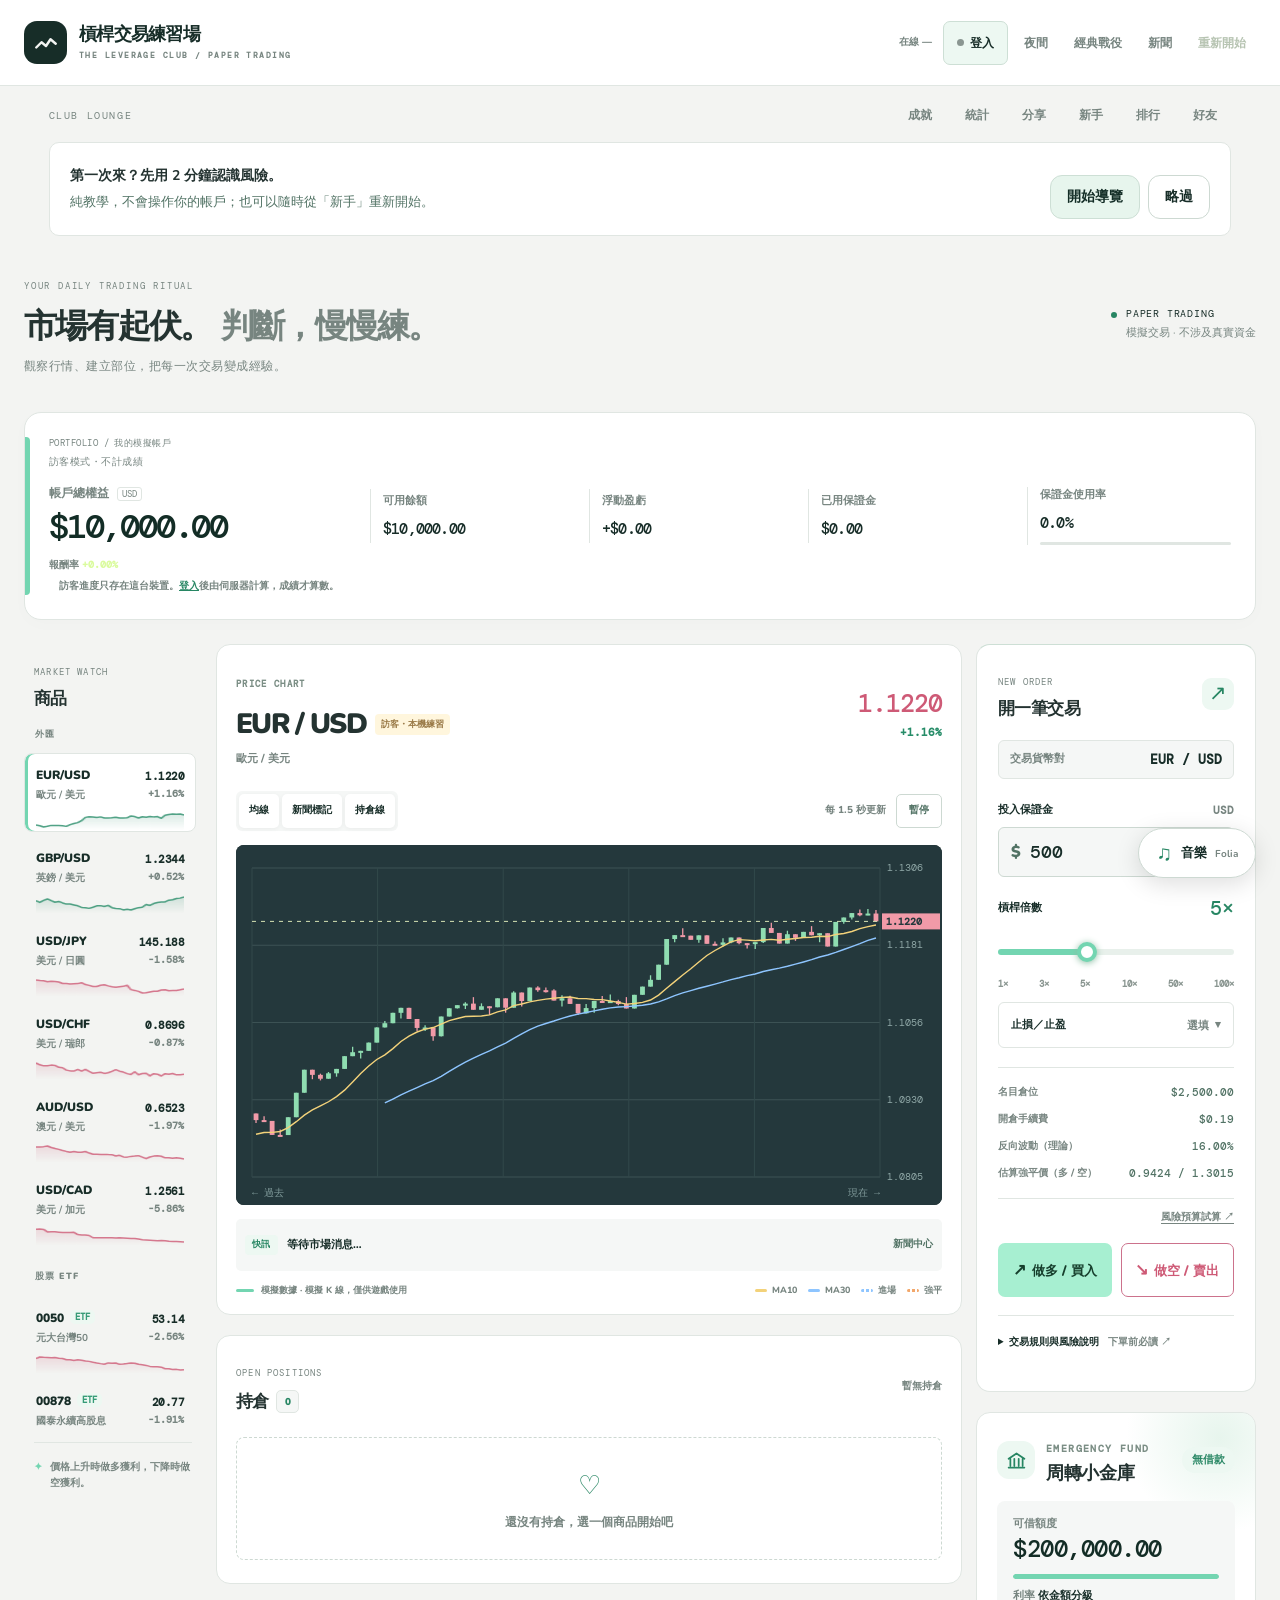
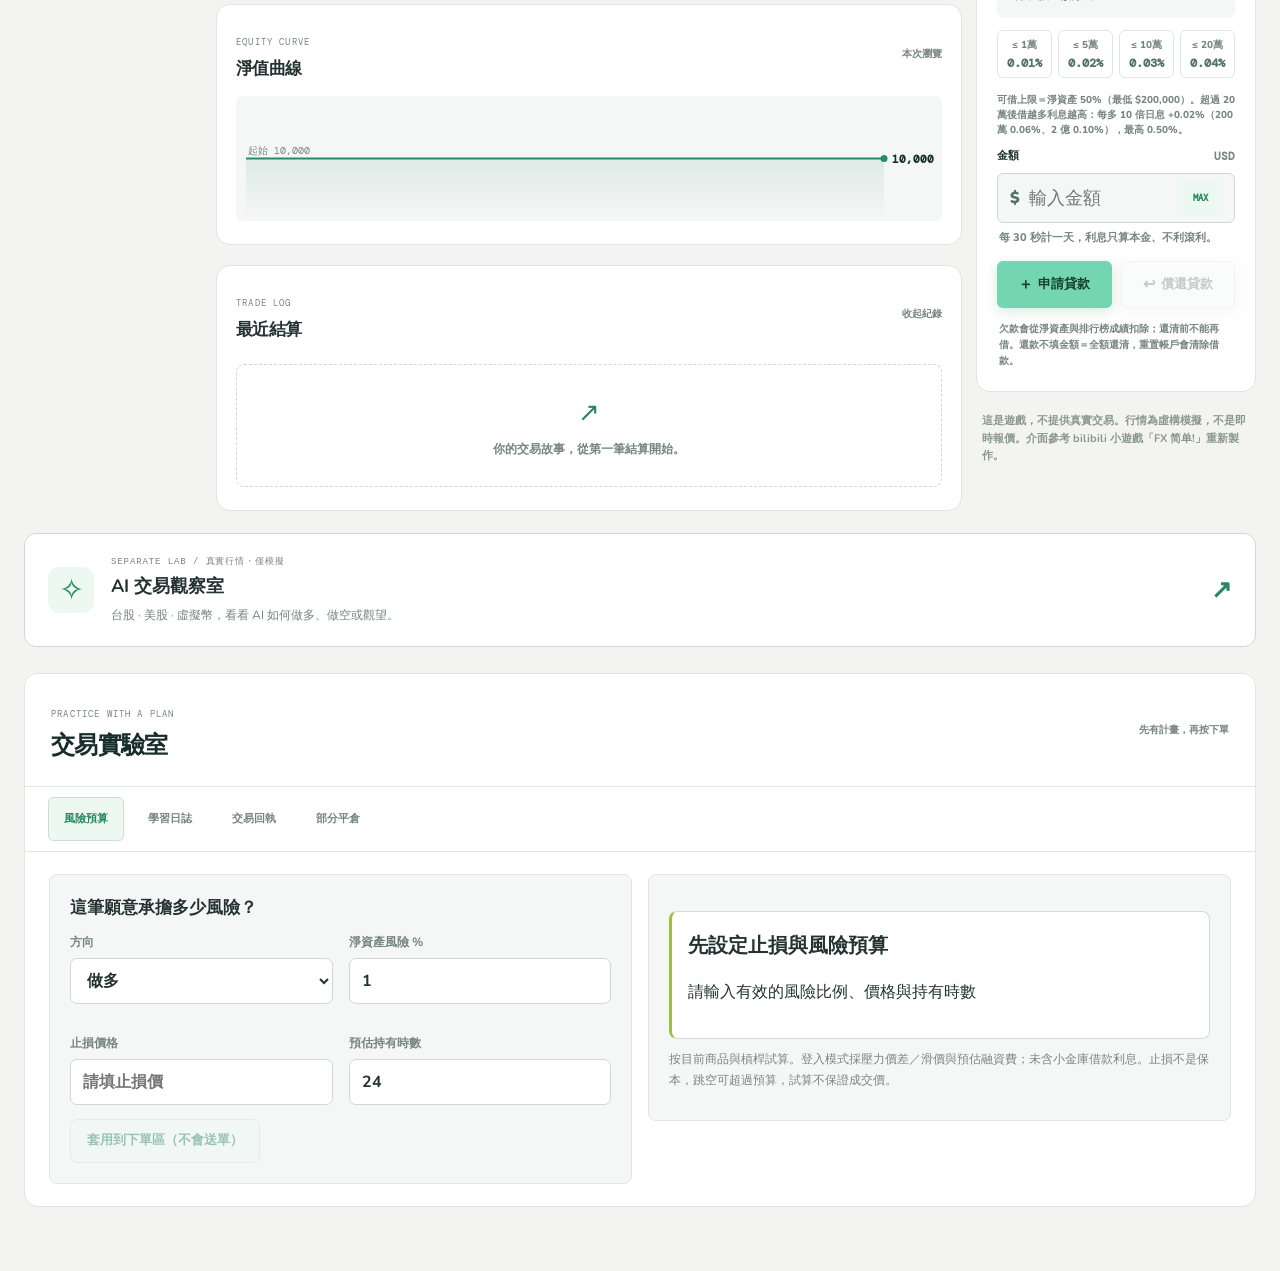
==== commit 5d47d25f: "Feature Jiang Jiang Zhen Ying Xiong official preview as default music" ====
--- a/index.html
+++ b/index.html
@@ -17,7 +17,7 @@
 <link rel="stylesheet" href="https://fonts.googleapis.com/css2?family=DM+Mono:wght@400;500&family=Nunito:wght@600;700;800;900&display=swap">
 <link rel="stylesheet" href="styles.css?v=20261018numbers1">
 <link rel="stylesheet" href="club.css?v=20261018club1">
-<link rel="stylesheet" href="folia-player.css?v=20261018folia1">
+<link rel="stylesheet" href="folia-player.css?v=20261018song1">
 </head>
 <body>
 <div class="app-shell">
@@ -326,7 +326,7 @@
 </div>
 
 <script type="module" src="app.mjs?v=20261018club1"></script>
-<script type="module" src="folia-player.mjs?v=20261018folia1"></script>
+<script type="module" src="folia-player.mjs?v=20261018song1"></script>
 <script>
 // 安裝到手機桌面（PWA）：只快取靜態檔，API 永遠走網路。
 if ("serviceWorker" in navigator) addEventListener("load", () => navigator.serviceWorker.register("sw.js").catch(() => {}));
--- a/folia-player.css
+++ b/folia-player.css
@@ -1 +1 @@
-.club-radio{padding:21px 24px;border-bottom:1px solid var(--border)}.club-radio>label{display:block;font-size:12px;font-weight:800;margin-bottom:9px}.club-radio select{width:100%;min-height:43px;border:1px solid var(--border-strong);border-radius:7px;background:var(--surface-tint);padding:8px 10px;font-size:13px;color:var(--text)}.radio-controls{display:flex;align-items:center;gap:20px;margin-top:15px}.radio-play{min-height:44px;padding:9px 17px;background:var(--club-lime,#a7efd1);color:#163e2c;border:0;border-radius:7px;font-weight:800}.radio-controls label{display:flex;align-items:center;gap:9px;font-size:11px;flex:1;min-width:0}.radio-volume{min-width:0;width:100%;accent-color:var(--accent-deep)}.radio-status{font-size:11px;color:var(--accent-deep);margin:12px 0 7px}.club-radio>small{display:block;font-size:10px;line-height:1.8;color:var(--text-muted)}.club-radio a{color:var(--accent-deep)}.folia-dock.is-playing .folia-launch{border-color:var(--accent-deep)}.folia-panel{max-height:calc(100dvh - 110px);overflow:auto!important}.folia-intro{padding-top:18px!important;padding-bottom:18px!important}.folia-intro p{font-size:11px!important}.folia-start{font-size:11px!important;min-height:40px!important}.folia-dock{position:fixed;right:24px;bottom:22px;z-index:35;font-family:Nunito,"Microsoft JhengHei",sans-serif;color:var(--text)}.folia-launch{display:flex;align-items:center;gap:9px;margin-left:auto;padding:10px 17px;background:var(--surface);color:var(--text-deep);border:1px solid var(--border-strong);border-radius:99px;box-shadow:0 6px 25px #0002;font:700 13px Nunito,sans-serif;min-height:44px}.folia-launch>span:first-child{font-size:21px;color:var(--accent-deep)}.folia-launch small{font-size:10px;color:var(--text-muted);margin-left:4px}.folia-panel{position:absolute;bottom:57px;right:0;width:min(760px,calc(100vw - 48px));background:var(--surface);border:1px solid var(--border-strong);border-radius:14px;box-shadow:0 16px 70px #0004;overflow:hidden}.folia-panel[hidden],.folia-panel [hidden]{display:none!important}.folia-panel header{display:flex;align-items:center;justify-content:space-between;padding:15px 18px;gap:12px;border-bottom:1px solid var(--border)}.folia-panel header small{display:block;font:8px "DM Mono",monospace;letter-spacing:.12em;color:var(--text-muted)}.folia-panel header strong{display:block;font-size:19px;margin-top:4px}.folia-panel header strong span{font-size:11px;font-weight:400;color:var(--text-muted);margin-left:9px}.folia-fold{border:1px solid var(--border);border-radius:6px;background:var(--surface-tint);color:var(--text);width:36px;height:36px;font-size:22px}.folia-intro{padding:24px}.folia-intro p{font-size:13px;color:var(--text-muted);line-height:1.9;margin:0 0 17px}.folia-start{padding:12px 18px;background:var(--club-lime,#a7efd1);color:#153c2c;border:0;border-radius:7px;font:700 13px Nunito,sans-serif;min-height:44px}.folia-intro>small{display:block;color:var(--text-muted);font-size:10px;line-height:1.8;margin-top:13px}.folia-frame-wrap{height:min(65dvh,650px);background:#09090b}.folia-frame-wrap iframe{display:block;border:0;width:100%;height:100%;background:#09090b}.folia-panel footer{padding:10px 15px;display:flex;align-items:center;gap:12px;flex-wrap:wrap;border-top:1px solid var(--border);font-size:10px}.folia-status{flex:1;min-width:120px;color:var(--text-muted)}.folia-panel footer a{color:var(--accent-deep);text-decoration:none}.folia-stop{border:0;background:transparent;color:var(--down);padding:7px;font:inherit;min-height:32px}.folia-dock button:focus-visible,.folia-dock a:focus-visible{outline:2px solid var(--accent-deep);outline-offset:3px}.folia-dock.is-open .folia-launch{background:var(--tint-green);border-color:var(--accent-deep)}@media(max-width:720px){.folia-dock{right:13px;bottom:calc(76px + env(safe-area-inset-bottom))}.folia-launch{padding:8px 13px;min-height:42px;font-size:12px}.folia-panel{position:fixed;left:13px;right:13px;width:auto;bottom:calc(129px + env(safe-area-inset-bottom));max-height:calc(100dvh - 145px)}.folia-panel header{padding:12px 14px}.folia-panel header strong{font-size:17px}.folia-panel header strong span{font-size:9px;margin-left:5px}.folia-frame-wrap{height:min(58dvh,530px)}.folia-intro{padding:19px}.folia-panel footer{padding:8px 11px;gap:6px;font-size:9px}}@media(prefers-reduced-motion:reduce){.folia-dock *{transition:none!important}}
+.club-featured{padding:20px 24px;border-bottom:1px solid var(--border);background:var(--surface-tint)}.club-featured>small{font:9px monospace;letter-spacing:.12em;color:var(--text-muted)}.club-featured h3{margin:8px 0 3px;font-size:24px}.club-featured h3 span{font-size:12px;font-weight:400;color:var(--text-muted);margin-left:8px}.club-featured p{font-size:11px;color:var(--text-muted);margin:6px 0 12px}.club-featured .featured-note{font-size:10px;line-height:1.7;margin-bottom:0}.featured-play{min-height:42px;padding:8px 14px;border:0;border-radius:6px;background:var(--club-lime,#a7efd1);color:#163e2c;font-weight:700}.club-featured>a{font-size:10px;color:var(--accent-deep);margin-left:12px}.featured-frame{margin-top:12px}.featured-frame iframe{display:block;width:100%;height:190px;border:0;border-radius:9px}.club-radio{padding:21px 24px;border-bottom:1px solid var(--border)}.club-radio>label{display:block;font-size:12px;font-weight:800;margin-bottom:9px}.club-radio select{width:100%;min-height:43px;border:1px solid var(--border-strong);border-radius:7px;background:var(--surface-tint);padding:8px 10px;font-size:13px;color:var(--text)}.radio-controls{display:flex;align-items:center;gap:20px;margin-top:15px}.radio-play{min-height:44px;padding:9px 17px;background:var(--club-lime,#a7efd1);color:#163e2c;border:0;border-radius:7px;font-weight:800}.radio-controls label{display:flex;align-items:center;gap:9px;font-size:11px;flex:1;min-width:0}.radio-volume{min-width:0;width:100%;accent-color:var(--accent-deep)}.radio-status{font-size:11px;color:var(--accent-deep);margin:12px 0 7px}.club-radio>small{display:block;font-size:10px;line-height:1.8;color:var(--text-muted)}.club-radio a{color:var(--accent-deep)}.folia-dock.is-playing .folia-launch{border-color:var(--accent-deep)}.folia-panel{max-height:calc(100dvh - 110px);overflow:auto!important}.folia-intro{padding-top:18px!important;padding-bottom:18px!important}.folia-intro p{font-size:11px!important}.folia-start{font-size:11px!important;min-height:40px!important}.folia-dock{position:fixed;right:24px;bottom:22px;z-index:35;font-family:Nunito,"Microsoft JhengHei",sans-serif;color:var(--text)}.folia-launch{display:flex;align-items:center;gap:9px;margin-left:auto;padding:10px 17px;background:var(--surface);color:var(--text-deep);border:1px solid var(--border-strong);border-radius:99px;box-shadow:0 6px 25px #0002;font:700 13px Nunito,sans-serif;min-height:44px}.folia-launch>span:first-child{font-size:21px;color:var(--accent-deep)}.folia-launch small{font-size:10px;color:var(--text-muted);margin-left:4px}.folia-panel{position:absolute;bottom:57px;right:0;width:min(760px,calc(100vw - 48px));background:var(--surface);border:1px solid var(--border-strong);border-radius:14px;box-shadow:0 16px 70px #0004;overflow:hidden}.folia-panel[hidden],.folia-panel [hidden]{display:none!important}.folia-panel header{display:flex;align-items:center;justify-content:space-between;padding:15px 18px;gap:12px;border-bottom:1px solid var(--border)}.folia-panel header small{display:block;font:8px "DM Mono",monospace;letter-spacing:.12em;color:var(--text-muted)}.folia-panel header strong{display:block;font-size:19px;margin-top:4px}.folia-panel header strong span{font-size:11px;font-weight:400;color:var(--text-muted);margin-left:9px}.folia-fold{border:1px solid var(--border);border-radius:6px;background:var(--surface-tint);color:var(--text);width:36px;height:36px;font-size:22px}.folia-intro{padding:24px}.folia-intro p{font-size:13px;color:var(--text-muted);line-height:1.9;margin:0 0 17px}.folia-start{padding:12px 18px;background:var(--club-lime,#a7efd1);color:#153c2c;border:0;border-radius:7px;font:700 13px Nunito,sans-serif;min-height:44px}.folia-intro>small{display:block;color:var(--text-muted);font-size:10px;line-height:1.8;margin-top:13px}.folia-frame-wrap{height:min(65dvh,650px);background:#09090b}.folia-frame-wrap iframe{display:block;border:0;width:100%;height:100%;background:#09090b}.folia-panel footer{padding:10px 15px;display:flex;align-items:center;gap:12px;flex-wrap:wrap;border-top:1px solid var(--border);font-size:10px}.folia-status{flex:1;min-width:120px;color:var(--text-muted)}.folia-panel footer a{color:var(--accent-deep);text-decoration:none}.folia-stop{border:0;background:transparent;color:var(--down);padding:7px;font:inherit;min-height:32px}.folia-dock button:focus-visible,.folia-dock a:focus-visible{outline:2px solid var(--accent-deep);outline-offset:3px}.folia-dock.is-open .folia-launch{background:var(--tint-green);border-color:var(--accent-deep)}@media(max-width:720px){.folia-dock{right:13px;bottom:calc(76px + env(safe-area-inset-bottom))}.folia-launch{padding:8px 13px;min-height:42px;font-size:12px}.folia-panel{position:fixed;left:13px;right:13px;width:auto;bottom:calc(129px + env(safe-area-inset-bottom));max-height:calc(100dvh - 145px)}.folia-panel header{padding:12px 14px}.folia-panel header strong{font-size:17px}.folia-panel header strong span{font-size:9px;margin-left:5px}.folia-frame-wrap{height:min(58dvh,530px)}.folia-intro{padding:19px}.folia-panel footer{padding:8px 11px;gap:6px;font-size:9px}}@media(prefers-reduced-motion:reduce){.folia-dock *{transition:none!important}}
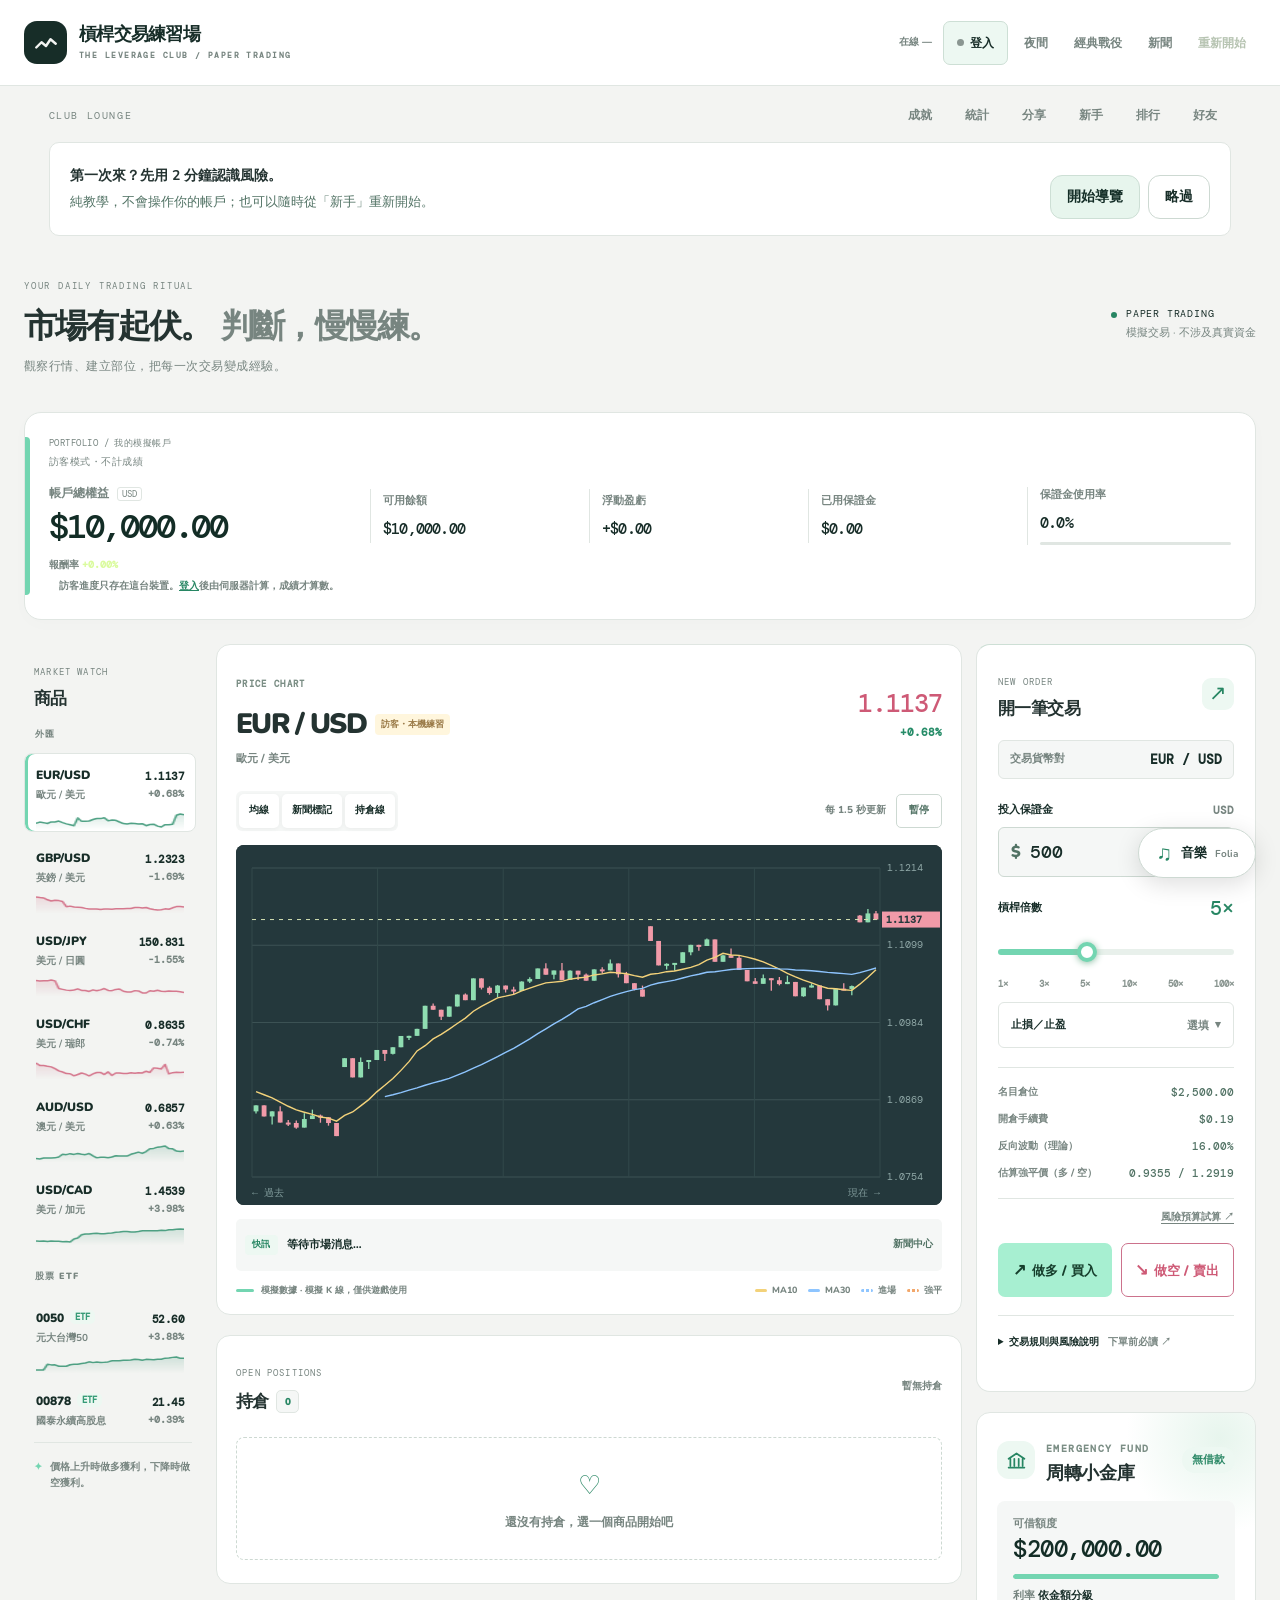
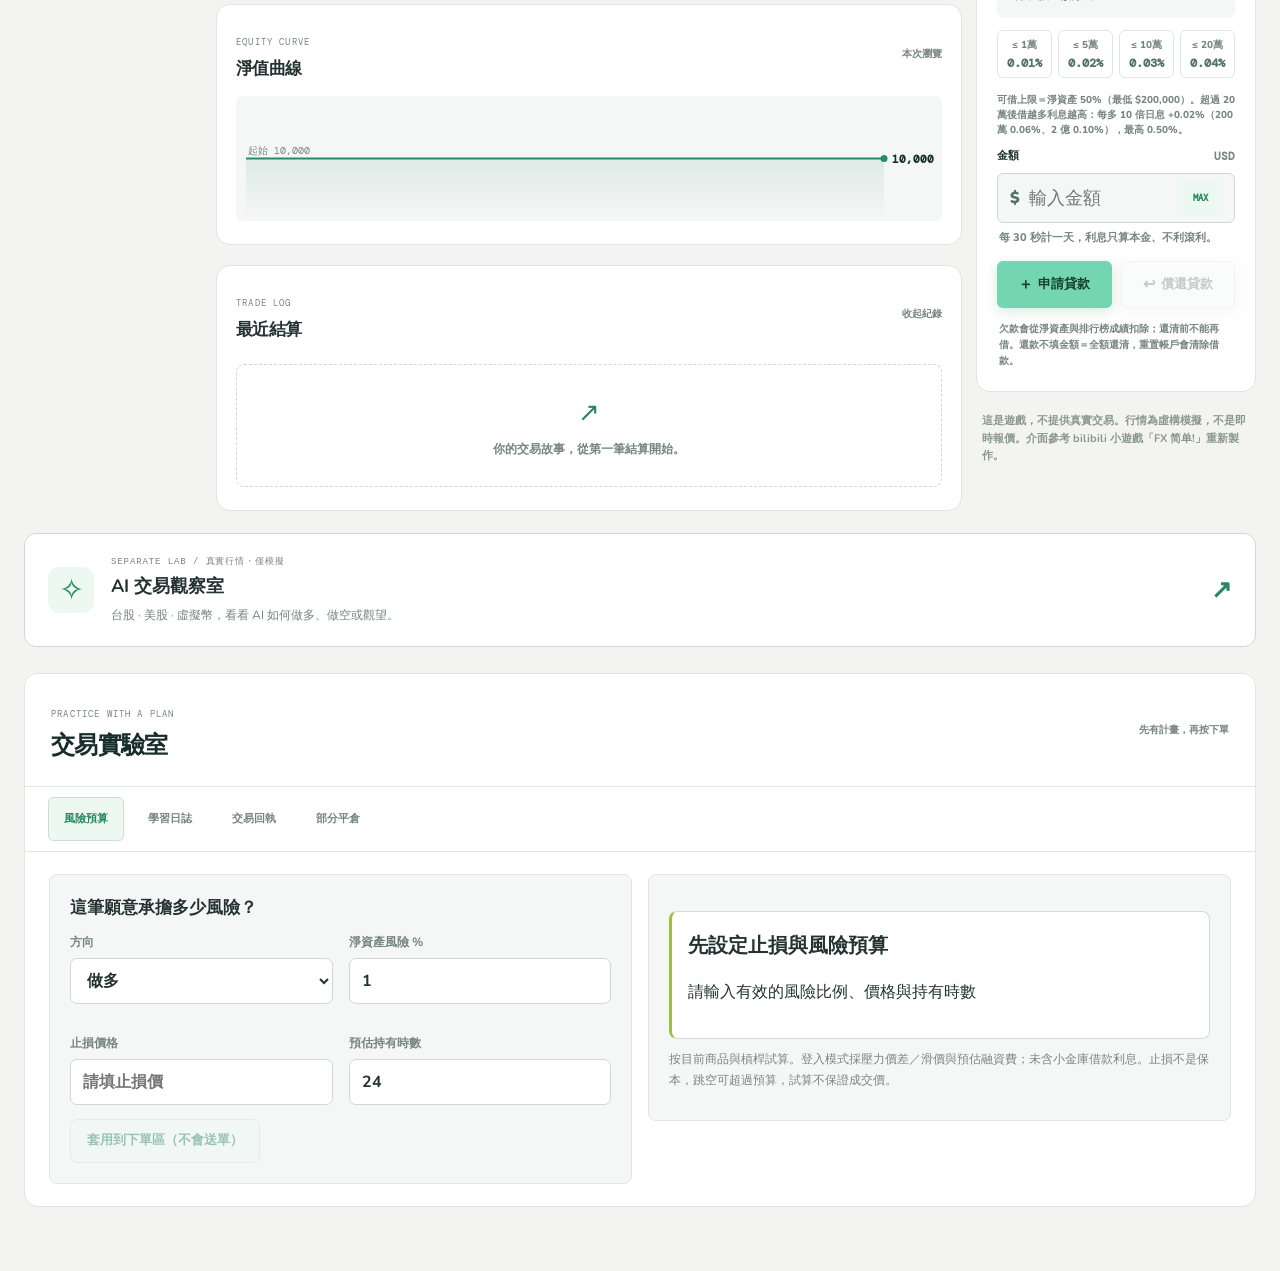
==== commit 47d5fd27: "Use full public Bilibili song loop instead of limited preview" ====
--- a/index.html
+++ b/index.html
@@ -17,7 +17,7 @@
 <link rel="stylesheet" href="https://fonts.googleapis.com/css2?family=DM+Mono:wght@400;500&family=Nunito:wght@600;700;800;900&display=swap">
 <link rel="stylesheet" href="styles.css?v=20261018numbers1">
 <link rel="stylesheet" href="club.css?v=20261018club1">
-<link rel="stylesheet" href="folia-player.css?v=20261018song1">
+<link rel="stylesheet" href="folia-player.css?v=20261018full1">
 </head>
 <body>
 <div class="app-shell">
@@ -326,7 +326,7 @@
 </div>
 
 <script type="module" src="app.mjs?v=20261018club1"></script>
-<script type="module" src="folia-player.mjs?v=20261018song1"></script>
+<script type="module" src="folia-player.mjs?v=20261018full1"></script>
 <script>
 // 安裝到手機桌面（PWA）：只快取靜態檔，API 永遠走網路。
 if ("serviceWorker" in navigator) addEventListener("load", () => navigator.serviceWorker.register("sw.js").catch(() => {}));
--- a/folia-player.css
+++ b/folia-player.css
@@ -1 +1 @@
-.club-featured{padding:20px 24px;border-bottom:1px solid var(--border);background:var(--surface-tint)}.club-featured>small{font:9px monospace;letter-spacing:.12em;color:var(--text-muted)}.club-featured h3{margin:8px 0 3px;font-size:24px}.club-featured h3 span{font-size:12px;font-weight:400;color:var(--text-muted);margin-left:8px}.club-featured p{font-size:11px;color:var(--text-muted);margin:6px 0 12px}.club-featured .featured-note{font-size:10px;line-height:1.7;margin-bottom:0}.featured-play{min-height:42px;padding:8px 14px;border:0;border-radius:6px;background:var(--club-lime,#a7efd1);color:#163e2c;font-weight:700}.club-featured>a{font-size:10px;color:var(--accent-deep);margin-left:12px}.featured-frame{margin-top:12px}.featured-frame iframe{display:block;width:100%;height:190px;border:0;border-radius:9px}.club-radio{padding:21px 24px;border-bottom:1px solid var(--border)}.club-radio>label{display:block;font-size:12px;font-weight:800;margin-bottom:9px}.club-radio select{width:100%;min-height:43px;border:1px solid var(--border-strong);border-radius:7px;background:var(--surface-tint);padding:8px 10px;font-size:13px;color:var(--text)}.radio-controls{display:flex;align-items:center;gap:20px;margin-top:15px}.radio-play{min-height:44px;padding:9px 17px;background:var(--club-lime,#a7efd1);color:#163e2c;border:0;border-radius:7px;font-weight:800}.radio-controls label{display:flex;align-items:center;gap:9px;font-size:11px;flex:1;min-width:0}.radio-volume{min-width:0;width:100%;accent-color:var(--accent-deep)}.radio-status{font-size:11px;color:var(--accent-deep);margin:12px 0 7px}.club-radio>small{display:block;font-size:10px;line-height:1.8;color:var(--text-muted)}.club-radio a{color:var(--accent-deep)}.folia-dock.is-playing .folia-launch{border-color:var(--accent-deep)}.folia-panel{max-height:calc(100dvh - 110px);overflow:auto!important}.folia-intro{padding-top:18px!important;padding-bottom:18px!important}.folia-intro p{font-size:11px!important}.folia-start{font-size:11px!important;min-height:40px!important}.folia-dock{position:fixed;right:24px;bottom:22px;z-index:35;font-family:Nunito,"Microsoft JhengHei",sans-serif;color:var(--text)}.folia-launch{display:flex;align-items:center;gap:9px;margin-left:auto;padding:10px 17px;background:var(--surface);color:var(--text-deep);border:1px solid var(--border-strong);border-radius:99px;box-shadow:0 6px 25px #0002;font:700 13px Nunito,sans-serif;min-height:44px}.folia-launch>span:first-child{font-size:21px;color:var(--accent-deep)}.folia-launch small{font-size:10px;color:var(--text-muted);margin-left:4px}.folia-panel{position:absolute;bottom:57px;right:0;width:min(760px,calc(100vw - 48px));background:var(--surface);border:1px solid var(--border-strong);border-radius:14px;box-shadow:0 16px 70px #0004;overflow:hidden}.folia-panel[hidden],.folia-panel [hidden]{display:none!important}.folia-panel header{display:flex;align-items:center;justify-content:space-between;padding:15px 18px;gap:12px;border-bottom:1px solid var(--border)}.folia-panel header small{display:block;font:8px "DM Mono",monospace;letter-spacing:.12em;color:var(--text-muted)}.folia-panel header strong{display:block;font-size:19px;margin-top:4px}.folia-panel header strong span{font-size:11px;font-weight:400;color:var(--text-muted);margin-left:9px}.folia-fold{border:1px solid var(--border);border-radius:6px;background:var(--surface-tint);color:var(--text);width:36px;height:36px;font-size:22px}.folia-intro{padding:24px}.folia-intro p{font-size:13px;color:var(--text-muted);line-height:1.9;margin:0 0 17px}.folia-start{padding:12px 18px;background:var(--club-lime,#a7efd1);color:#153c2c;border:0;border-radius:7px;font:700 13px Nunito,sans-serif;min-height:44px}.folia-intro>small{display:block;color:var(--text-muted);font-size:10px;line-height:1.8;margin-top:13px}.folia-frame-wrap{height:min(65dvh,650px);background:#09090b}.folia-frame-wrap iframe{display:block;border:0;width:100%;height:100%;background:#09090b}.folia-panel footer{padding:10px 15px;display:flex;align-items:center;gap:12px;flex-wrap:wrap;border-top:1px solid var(--border);font-size:10px}.folia-status{flex:1;min-width:120px;color:var(--text-muted)}.folia-panel footer a{color:var(--accent-deep);text-decoration:none}.folia-stop{border:0;background:transparent;color:var(--down);padding:7px;font:inherit;min-height:32px}.folia-dock button:focus-visible,.folia-dock a:focus-visible{outline:2px solid var(--accent-deep);outline-offset:3px}.folia-dock.is-open .folia-launch{background:var(--tint-green);border-color:var(--accent-deep)}@media(max-width:720px){.folia-dock{right:13px;bottom:calc(76px + env(safe-area-inset-bottom))}.folia-launch{padding:8px 13px;min-height:42px;font-size:12px}.folia-panel{position:fixed;left:13px;right:13px;width:auto;bottom:calc(129px + env(safe-area-inset-bottom));max-height:calc(100dvh - 145px)}.folia-panel header{padding:12px 14px}.folia-panel header strong{font-size:17px}.folia-panel header strong span{font-size:9px;margin-left:5px}.folia-frame-wrap{height:min(58dvh,530px)}.folia-intro{padding:19px}.folia-panel footer{padding:8px 11px;gap:6px;font-size:9px}}@media(prefers-reduced-motion:reduce){.folia-dock *{transition:none!important}}
+.club-featured{padding:20px 24px;border-bottom:1px solid var(--border);background:var(--surface-tint)}.club-featured>small{font:9px monospace;letter-spacing:.12em;color:var(--text-muted)}.club-featured h3{margin:8px 0 3px;font-size:24px}.club-featured h3 span{font-size:12px;font-weight:400;color:var(--text-muted);margin-left:8px}.club-featured p{font-size:11px;color:var(--text-muted);margin:6px 0 12px}.club-featured .featured-note{font-size:10px;line-height:1.7;margin-bottom:0}.featured-play{min-height:42px;padding:8px 14px;border:0;border-radius:6px;background:var(--club-lime,#a7efd1);color:#163e2c;font-weight:700}.club-featured>a{font-size:10px;color:var(--accent-deep);margin-left:12px}.featured-frame{margin-top:12px}.featured-frame iframe{display:block;width:100%;height:auto;aspect-ratio:16/9;min-height:180px;border:0;border-radius:9px}.club-radio{padding:21px 24px;border-bottom:1px solid var(--border)}.club-radio>label{display:block;font-size:12px;font-weight:800;margin-bottom:9px}.club-radio select{width:100%;min-height:43px;border:1px solid var(--border-strong);border-radius:7px;background:var(--surface-tint);padding:8px 10px;font-size:13px;color:var(--text)}.radio-controls{display:flex;align-items:center;gap:20px;margin-top:15px}.radio-play{min-height:44px;padding:9px 17px;background:var(--club-lime,#a7efd1);color:#163e2c;border:0;border-radius:7px;font-weight:800}.radio-controls label{display:flex;align-items:center;gap:9px;font-size:11px;flex:1;min-width:0}.radio-volume{min-width:0;width:100%;accent-color:var(--accent-deep)}.radio-status{font-size:11px;color:var(--accent-deep);margin:12px 0 7px}.club-radio>small{display:block;font-size:10px;line-height:1.8;color:var(--text-muted)}.club-radio a{color:var(--accent-deep)}.folia-dock.is-playing .folia-launch{border-color:var(--accent-deep)}.folia-panel{max-height:calc(100dvh - 110px);overflow:auto!important}.folia-intro{padding-top:18px!important;padding-bottom:18px!important}.folia-intro p{font-size:11px!important}.folia-start{font-size:11px!important;min-height:40px!important}.folia-dock{position:fixed;right:24px;bottom:22px;z-index:35;font-family:Nunito,"Microsoft JhengHei",sans-serif;color:var(--text)}.folia-launch{display:flex;align-items:center;gap:9px;margin-left:auto;padding:10px 17px;background:var(--surface);color:var(--text-deep);border:1px solid var(--border-strong);border-radius:99px;box-shadow:0 6px 25px #0002;font:700 13px Nunito,sans-serif;min-height:44px}.folia-launch>span:first-child{font-size:21px;color:var(--accent-deep)}.folia-launch small{font-size:10px;color:var(--text-muted);margin-left:4px}.folia-panel{position:absolute;bottom:57px;right:0;width:min(760px,calc(100vw - 48px));background:var(--surface);border:1px solid var(--border-strong);border-radius:14px;box-shadow:0 16px 70px #0004;overflow:hidden}.folia-panel[hidden],.folia-panel [hidden]{display:none!important}.folia-panel header{display:flex;align-items:center;justify-content:space-between;padding:15px 18px;gap:12px;border-bottom:1px solid var(--border)}.folia-panel header small{display:block;font:8px "DM Mono",monospace;letter-spacing:.12em;color:var(--text-muted)}.folia-panel header strong{display:block;font-size:19px;margin-top:4px}.folia-panel header strong span{font-size:11px;font-weight:400;color:var(--text-muted);margin-left:9px}.folia-fold{border:1px solid var(--border);border-radius:6px;background:var(--surface-tint);color:var(--text);width:36px;height:36px;font-size:22px}.folia-intro{padding:24px}.folia-intro p{font-size:13px;color:var(--text-muted);line-height:1.9;margin:0 0 17px}.folia-start{padding:12px 18px;background:var(--club-lime,#a7efd1);color:#153c2c;border:0;border-radius:7px;font:700 13px Nunito,sans-serif;min-height:44px}.folia-intro>small{display:block;color:var(--text-muted);font-size:10px;line-height:1.8;margin-top:13px}.folia-frame-wrap{height:min(65dvh,650px);background:#09090b}.folia-frame-wrap iframe{display:block;border:0;width:100%;height:100%;background:#09090b}.folia-panel footer{padding:10px 15px;display:flex;align-items:center;gap:12px;flex-wrap:wrap;border-top:1px solid var(--border);font-size:10px}.folia-status{flex:1;min-width:120px;color:var(--text-muted)}.folia-panel footer a{color:var(--accent-deep);text-decoration:none}.folia-stop{border:0;background:transparent;color:var(--down);padding:7px;font:inherit;min-height:32px}.folia-dock button:focus-visible,.folia-dock a:focus-visible{outline:2px solid var(--accent-deep);outline-offset:3px}.folia-dock.is-open .folia-launch{background:var(--tint-green);border-color:var(--accent-deep)}@media(max-width:720px){.folia-dock{right:13px;bottom:calc(76px + env(safe-area-inset-bottom))}.folia-launch{padding:8px 13px;min-height:42px;font-size:12px}.folia-panel{position:fixed;left:13px;right:13px;width:auto;bottom:calc(129px + env(safe-area-inset-bottom));max-height:calc(100dvh - 145px)}.folia-panel header{padding:12px 14px}.folia-panel header strong{font-size:17px}.folia-panel header strong span{font-size:9px;margin-left:5px}.folia-frame-wrap{height:min(58dvh,530px)}.folia-intro{padding:19px}.folia-panel footer{padding:8px 11px;gap:6px;font-size:9px}}@media(prefers-reduced-motion:reduce){.folia-dock *{transition:none!important}}
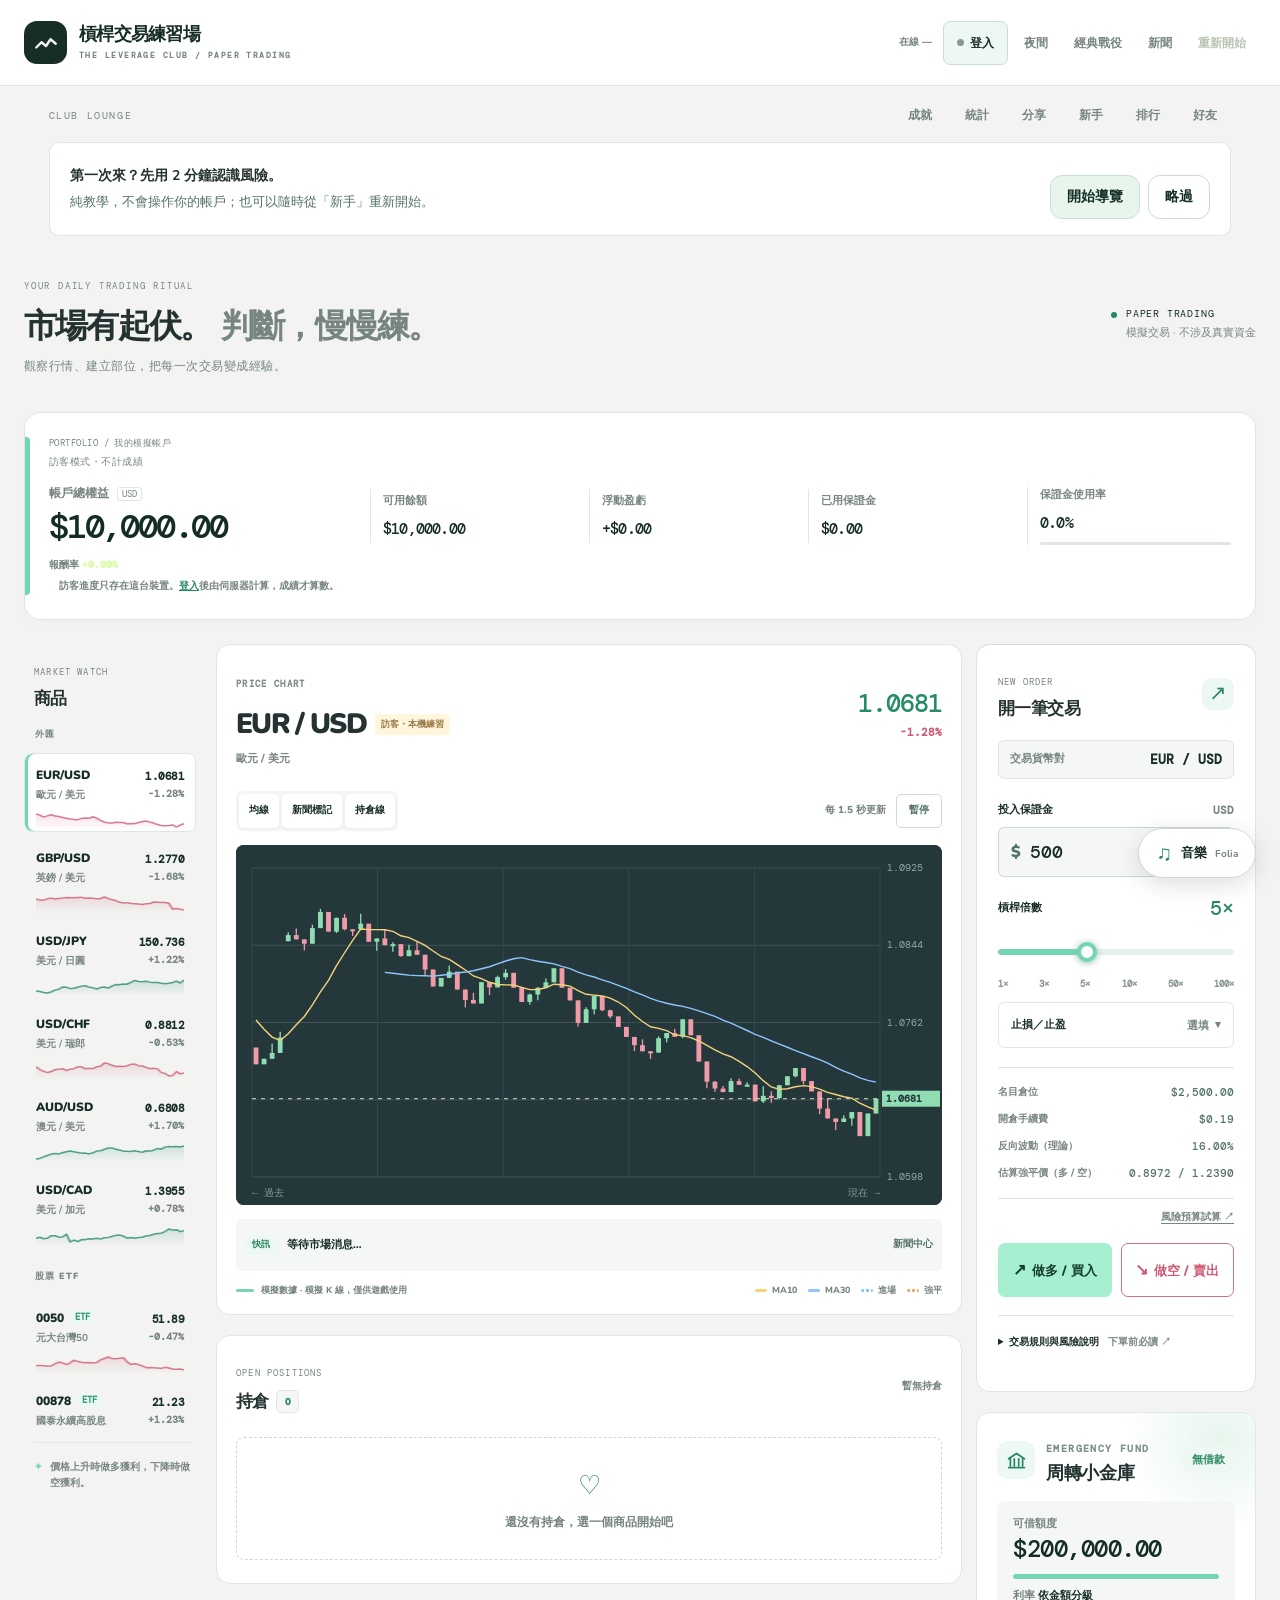
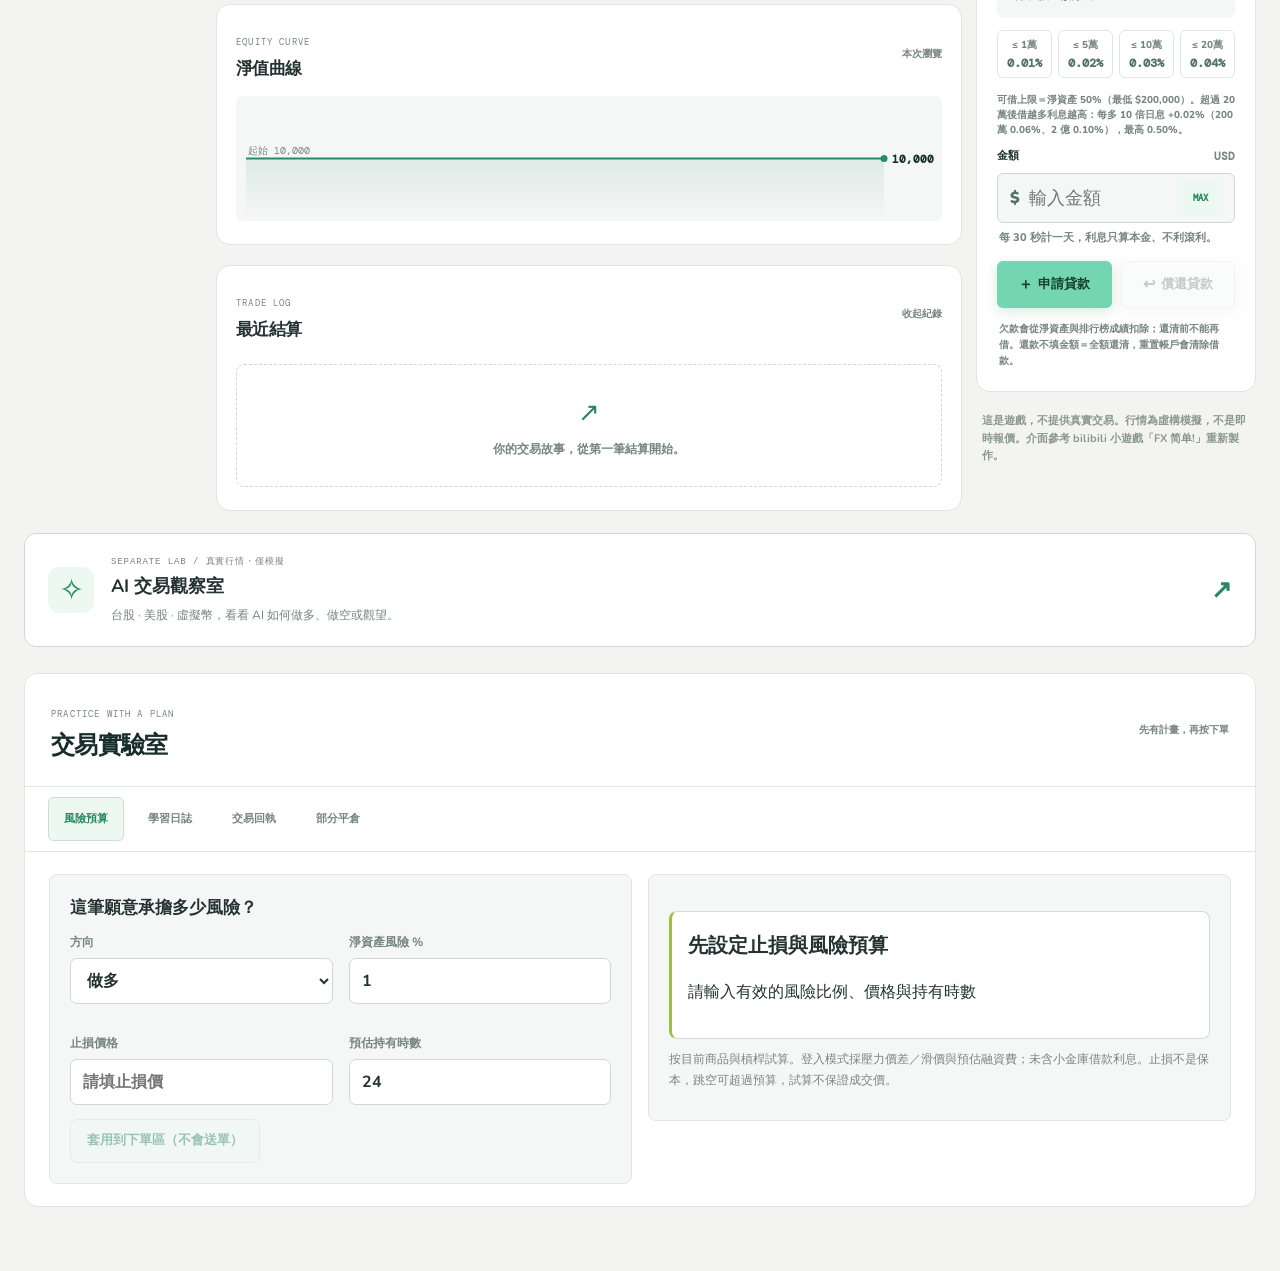
==== commit b1d6d85f: "Remove radio section and unused streaming controls" ====
--- a/index.html
+++ b/index.html
@@ -17,7 +17,7 @@
 <link rel="stylesheet" href="https://fonts.googleapis.com/css2?family=DM+Mono:wght@400;500&family=Nunito:wght@600;700;800;900&display=swap">
 <link rel="stylesheet" href="styles.css?v=20261018numbers1">
 <link rel="stylesheet" href="club.css?v=20261018club1">
-<link rel="stylesheet" href="folia-player.css?v=20261018full1">
+<link rel="stylesheet" href="folia-player.css?v=20261018noradio1">
 </head>
 <body>
 <div class="app-shell">
@@ -326,7 +326,7 @@
 </div>
 
 <script type="module" src="app.mjs?v=20261018club1"></script>
-<script type="module" src="folia-player.mjs?v=20261018full1"></script>
+<script type="module" src="folia-player.mjs?v=20261018noradio1"></script>
 <script>
 // 安裝到手機桌面（PWA）：只快取靜態檔，API 永遠走網路。
 if ("serviceWorker" in navigator) addEventListener("load", () => navigator.serviceWorker.register("sw.js").catch(() => {}));
--- a/folia-player.css
+++ b/folia-player.css
@@ -1 +1 @@
-.club-featured{padding:20px 24px;border-bottom:1px solid var(--border);background:var(--surface-tint)}.club-featured>small{font:9px monospace;letter-spacing:.12em;color:var(--text-muted)}.club-featured h3{margin:8px 0 3px;font-size:24px}.club-featured h3 span{font-size:12px;font-weight:400;color:var(--text-muted);margin-left:8px}.club-featured p{font-size:11px;color:var(--text-muted);margin:6px 0 12px}.club-featured .featured-note{font-size:10px;line-height:1.7;margin-bottom:0}.featured-play{min-height:42px;padding:8px 14px;border:0;border-radius:6px;background:var(--club-lime,#a7efd1);color:#163e2c;font-weight:700}.club-featured>a{font-size:10px;color:var(--accent-deep);margin-left:12px}.featured-frame{margin-top:12px}.featured-frame iframe{display:block;width:100%;height:auto;aspect-ratio:16/9;min-height:180px;border:0;border-radius:9px}.club-radio{padding:21px 24px;border-bottom:1px solid var(--border)}.club-radio>label{display:block;font-size:12px;font-weight:800;margin-bottom:9px}.club-radio select{width:100%;min-height:43px;border:1px solid var(--border-strong);border-radius:7px;background:var(--surface-tint);padding:8px 10px;font-size:13px;color:var(--text)}.radio-controls{display:flex;align-items:center;gap:20px;margin-top:15px}.radio-play{min-height:44px;padding:9px 17px;background:var(--club-lime,#a7efd1);color:#163e2c;border:0;border-radius:7px;font-weight:800}.radio-controls label{display:flex;align-items:center;gap:9px;font-size:11px;flex:1;min-width:0}.radio-volume{min-width:0;width:100%;accent-color:var(--accent-deep)}.radio-status{font-size:11px;color:var(--accent-deep);margin:12px 0 7px}.club-radio>small{display:block;font-size:10px;line-height:1.8;color:var(--text-muted)}.club-radio a{color:var(--accent-deep)}.folia-dock.is-playing .folia-launch{border-color:var(--accent-deep)}.folia-panel{max-height:calc(100dvh - 110px);overflow:auto!important}.folia-intro{padding-top:18px!important;padding-bottom:18px!important}.folia-intro p{font-size:11px!important}.folia-start{font-size:11px!important;min-height:40px!important}.folia-dock{position:fixed;right:24px;bottom:22px;z-index:35;font-family:Nunito,"Microsoft JhengHei",sans-serif;color:var(--text)}.folia-launch{display:flex;align-items:center;gap:9px;margin-left:auto;padding:10px 17px;background:var(--surface);color:var(--text-deep);border:1px solid var(--border-strong);border-radius:99px;box-shadow:0 6px 25px #0002;font:700 13px Nunito,sans-serif;min-height:44px}.folia-launch>span:first-child{font-size:21px;color:var(--accent-deep)}.folia-launch small{font-size:10px;color:var(--text-muted);margin-left:4px}.folia-panel{position:absolute;bottom:57px;right:0;width:min(760px,calc(100vw - 48px));background:var(--surface);border:1px solid var(--border-strong);border-radius:14px;box-shadow:0 16px 70px #0004;overflow:hidden}.folia-panel[hidden],.folia-panel [hidden]{display:none!important}.folia-panel header{display:flex;align-items:center;justify-content:space-between;padding:15px 18px;gap:12px;border-bottom:1px solid var(--border)}.folia-panel header small{display:block;font:8px "DM Mono",monospace;letter-spacing:.12em;color:var(--text-muted)}.folia-panel header strong{display:block;font-size:19px;margin-top:4px}.folia-panel header strong span{font-size:11px;font-weight:400;color:var(--text-muted);margin-left:9px}.folia-fold{border:1px solid var(--border);border-radius:6px;background:var(--surface-tint);color:var(--text);width:36px;height:36px;font-size:22px}.folia-intro{padding:24px}.folia-intro p{font-size:13px;color:var(--text-muted);line-height:1.9;margin:0 0 17px}.folia-start{padding:12px 18px;background:var(--club-lime,#a7efd1);color:#153c2c;border:0;border-radius:7px;font:700 13px Nunito,sans-serif;min-height:44px}.folia-intro>small{display:block;color:var(--text-muted);font-size:10px;line-height:1.8;margin-top:13px}.folia-frame-wrap{height:min(65dvh,650px);background:#09090b}.folia-frame-wrap iframe{display:block;border:0;width:100%;height:100%;background:#09090b}.folia-panel footer{padding:10px 15px;display:flex;align-items:center;gap:12px;flex-wrap:wrap;border-top:1px solid var(--border);font-size:10px}.folia-status{flex:1;min-width:120px;color:var(--text-muted)}.folia-panel footer a{color:var(--accent-deep);text-decoration:none}.folia-stop{border:0;background:transparent;color:var(--down);padding:7px;font:inherit;min-height:32px}.folia-dock button:focus-visible,.folia-dock a:focus-visible{outline:2px solid var(--accent-deep);outline-offset:3px}.folia-dock.is-open .folia-launch{background:var(--tint-green);border-color:var(--accent-deep)}@media(max-width:720px){.folia-dock{right:13px;bottom:calc(76px + env(safe-area-inset-bottom))}.folia-launch{padding:8px 13px;min-height:42px;font-size:12px}.folia-panel{position:fixed;left:13px;right:13px;width:auto;bottom:calc(129px + env(safe-area-inset-bottom));max-height:calc(100dvh - 145px)}.folia-panel header{padding:12px 14px}.folia-panel header strong{font-size:17px}.folia-panel header strong span{font-size:9px;margin-left:5px}.folia-frame-wrap{height:min(58dvh,530px)}.folia-intro{padding:19px}.folia-panel footer{padding:8px 11px;gap:6px;font-size:9px}}@media(prefers-reduced-motion:reduce){.folia-dock *{transition:none!important}}
+.club-featured{padding:20px 24px;border-bottom:1px solid var(--border);background:var(--surface-tint)}.club-featured>small{font:9px monospace;letter-spacing:.12em;color:var(--text-muted)}.club-featured h3{margin:8px 0 3px;font-size:24px}.club-featured h3 span{font-size:12px;font-weight:400;color:var(--text-muted);margin-left:8px}.club-featured p{font-size:11px;color:var(--text-muted);margin:6px 0 12px}.club-featured .featured-note{font-size:10px;line-height:1.7;margin-bottom:0}.featured-play{min-height:42px;padding:8px 14px;border:0;border-radius:6px;background:var(--club-lime,#a7efd1);color:#163e2c;font-weight:700}.club-featured>a{font-size:10px;color:var(--accent-deep);margin-left:12px}.featured-frame{margin-top:12px}.featured-frame iframe{display:block;width:100%;height:auto;aspect-ratio:16/9;min-height:180px;border:0;border-radius:9px}.folia-panel{max-height:calc(100dvh - 110px);overflow:auto!important}.folia-intro{padding-top:18px!important;padding-bottom:18px!important}.folia-intro p{font-size:11px!important}.folia-start{font-size:11px!important;min-height:40px!important}.folia-dock{position:fixed;right:24px;bottom:22px;z-index:35;font-family:Nunito,"Microsoft JhengHei",sans-serif;color:var(--text)}.folia-launch{display:flex;align-items:center;gap:9px;margin-left:auto;padding:10px 17px;background:var(--surface);color:var(--text-deep);border:1px solid var(--border-strong);border-radius:99px;box-shadow:0 6px 25px #0002;font:700 13px Nunito,sans-serif;min-height:44px}.folia-launch>span:first-child{font-size:21px;color:var(--accent-deep)}.folia-launch small{font-size:10px;color:var(--text-muted);margin-left:4px}.folia-panel{position:absolute;bottom:57px;right:0;width:min(760px,calc(100vw - 48px));background:var(--surface);border:1px solid var(--border-strong);border-radius:14px;box-shadow:0 16px 70px #0004;overflow:hidden}.folia-panel[hidden],.folia-panel [hidden]{display:none!important}.folia-panel header{display:flex;align-items:center;justify-content:space-between;padding:15px 18px;gap:12px;border-bottom:1px solid var(--border)}.folia-panel header small{display:block;font:8px "DM Mono",monospace;letter-spacing:.12em;color:var(--text-muted)}.folia-panel header strong{display:block;font-size:19px;margin-top:4px}.folia-panel header strong span{font-size:11px;font-weight:400;color:var(--text-muted);margin-left:9px}.folia-fold{border:1px solid var(--border);border-radius:6px;background:var(--surface-tint);color:var(--text);width:36px;height:36px;font-size:22px}.folia-intro{padding:24px}.folia-intro p{font-size:13px;color:var(--text-muted);line-height:1.9;margin:0 0 17px}.folia-start{padding:12px 18px;background:var(--club-lime,#a7efd1);color:#153c2c;border:0;border-radius:7px;font:700 13px Nunito,sans-serif;min-height:44px}.folia-intro>small{display:block;color:var(--text-muted);font-size:10px;line-height:1.8;margin-top:13px}.folia-frame-wrap{height:min(65dvh,650px);background:#09090b}.folia-frame-wrap iframe{display:block;border:0;width:100%;height:100%;background:#09090b}.folia-panel footer{padding:10px 15px;display:flex;align-items:center;gap:12px;flex-wrap:wrap;border-top:1px solid var(--border);font-size:10px}.folia-status{flex:1;min-width:120px;color:var(--text-muted)}.folia-panel footer a{color:var(--accent-deep);text-decoration:none}.folia-stop{border:0;background:transparent;color:var(--down);padding:7px;font:inherit;min-height:32px}.folia-dock button:focus-visible,.folia-dock a:focus-visible{outline:2px solid var(--accent-deep);outline-offset:3px}.folia-dock.is-open .folia-launch{background:var(--tint-green);border-color:var(--accent-deep)}@media(max-width:720px){.folia-dock{right:13px;bottom:calc(76px + env(safe-area-inset-bottom))}.folia-launch{padding:8px 13px;min-height:42px;font-size:12px}.folia-panel{position:fixed;left:13px;right:13px;width:auto;bottom:calc(129px + env(safe-area-inset-bottom));max-height:calc(100dvh - 145px)}.folia-panel header{padding:12px 14px}.folia-panel header strong{font-size:17px}.folia-panel header strong span{font-size:9px;margin-left:5px}.folia-frame-wrap{height:min(58dvh,530px)}.folia-intro{padding:19px}.folia-panel footer{padding:8px 11px;gap:6px;font-size:9px}}@media(prefers-reduced-motion:reduce){.folia-dock *{transition:none!important}}
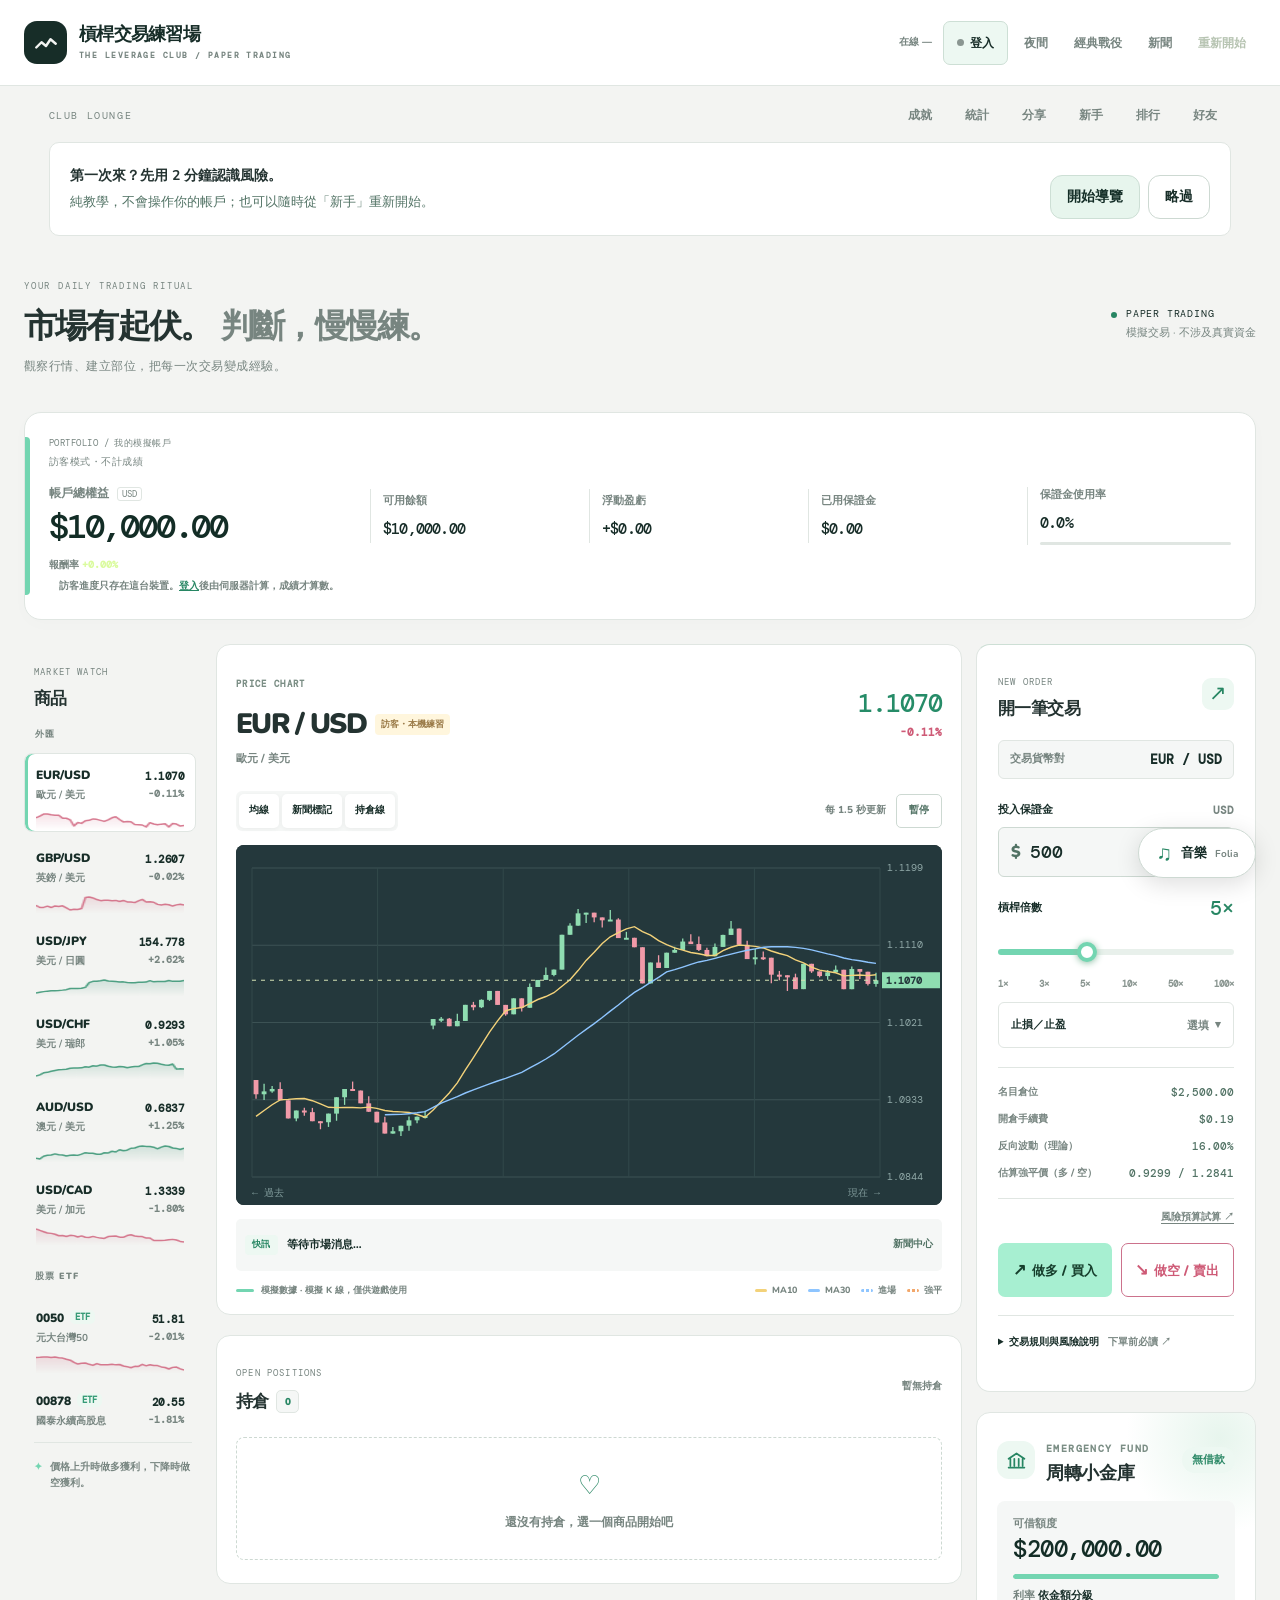
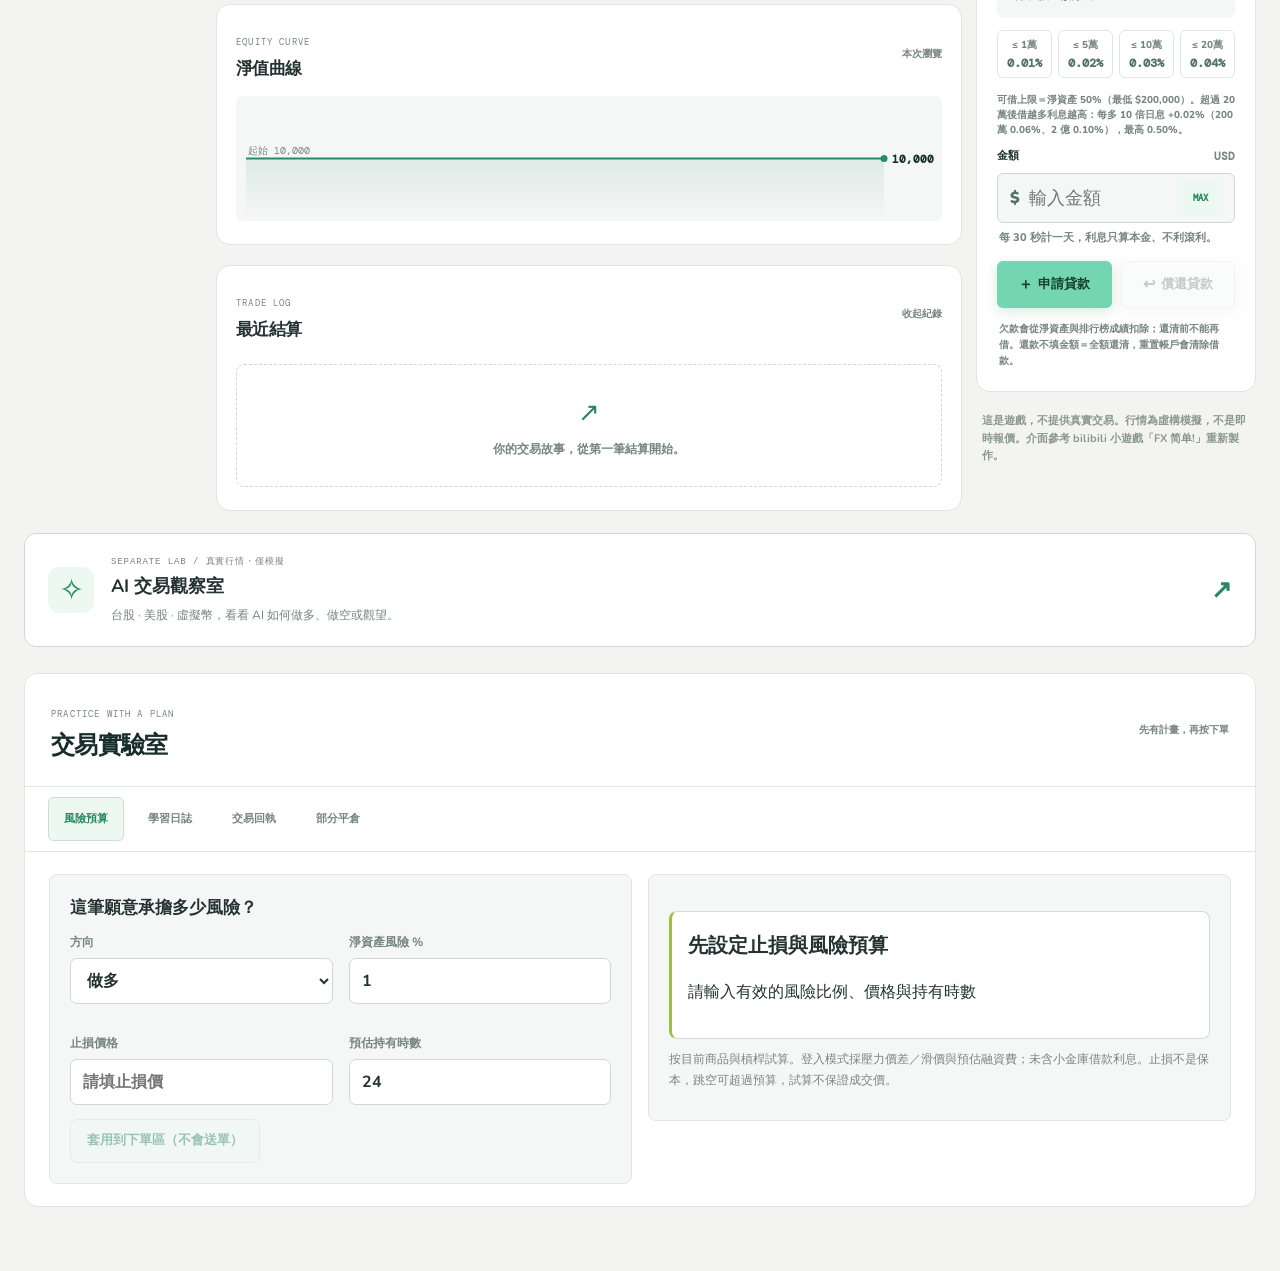
==== commit d920cd8b: "Replace video with full official audio-only Zhen Ying Xiong duet" ====
--- a/index.html
+++ b/index.html
@@ -17,7 +17,7 @@
 <link rel="stylesheet" href="https://fonts.googleapis.com/css2?family=DM+Mono:wght@400;500&family=Nunito:wght@600;700;800;900&display=swap">
 <link rel="stylesheet" href="styles.css?v=20261018numbers1">
 <link rel="stylesheet" href="club.css?v=20261018club1">
-<link rel="stylesheet" href="folia-player.css?v=20261018noradio1">
+<link rel="stylesheet" href="folia-player.css?v=20261018audio1">
 </head>
 <body>
 <div class="app-shell">
@@ -326,7 +326,7 @@
 </div>
 
 <script type="module" src="app.mjs?v=20261018club1"></script>
-<script type="module" src="folia-player.mjs?v=20261018noradio1"></script>
+<script type="module" src="folia-player.mjs?v=20261018audio1"></script>
 <script>
 // 安裝到手機桌面（PWA）：只快取靜態檔，API 永遠走網路。
 if ("serviceWorker" in navigator) addEventListener("load", () => navigator.serviceWorker.register("sw.js").catch(() => {}));
--- a/folia-player.css
+++ b/folia-player.css
@@ -1 +1 @@
-.club-featured{padding:20px 24px;border-bottom:1px solid var(--border);background:var(--surface-tint)}.club-featured>small{font:9px monospace;letter-spacing:.12em;color:var(--text-muted)}.club-featured h3{margin:8px 0 3px;font-size:24px}.club-featured h3 span{font-size:12px;font-weight:400;color:var(--text-muted);margin-left:8px}.club-featured p{font-size:11px;color:var(--text-muted);margin:6px 0 12px}.club-featured .featured-note{font-size:10px;line-height:1.7;margin-bottom:0}.featured-play{min-height:42px;padding:8px 14px;border:0;border-radius:6px;background:var(--club-lime,#a7efd1);color:#163e2c;font-weight:700}.club-featured>a{font-size:10px;color:var(--accent-deep);margin-left:12px}.featured-frame{margin-top:12px}.featured-frame iframe{display:block;width:100%;height:auto;aspect-ratio:16/9;min-height:180px;border:0;border-radius:9px}.folia-panel{max-height:calc(100dvh - 110px);overflow:auto!important}.folia-intro{padding-top:18px!important;padding-bottom:18px!important}.folia-intro p{font-size:11px!important}.folia-start{font-size:11px!important;min-height:40px!important}.folia-dock{position:fixed;right:24px;bottom:22px;z-index:35;font-family:Nunito,"Microsoft JhengHei",sans-serif;color:var(--text)}.folia-launch{display:flex;align-items:center;gap:9px;margin-left:auto;padding:10px 17px;background:var(--surface);color:var(--text-deep);border:1px solid var(--border-strong);border-radius:99px;box-shadow:0 6px 25px #0002;font:700 13px Nunito,sans-serif;min-height:44px}.folia-launch>span:first-child{font-size:21px;color:var(--accent-deep)}.folia-launch small{font-size:10px;color:var(--text-muted);margin-left:4px}.folia-panel{position:absolute;bottom:57px;right:0;width:min(760px,calc(100vw - 48px));background:var(--surface);border:1px solid var(--border-strong);border-radius:14px;box-shadow:0 16px 70px #0004;overflow:hidden}.folia-panel[hidden],.folia-panel [hidden]{display:none!important}.folia-panel header{display:flex;align-items:center;justify-content:space-between;padding:15px 18px;gap:12px;border-bottom:1px solid var(--border)}.folia-panel header small{display:block;font:8px "DM Mono",monospace;letter-spacing:.12em;color:var(--text-muted)}.folia-panel header strong{display:block;font-size:19px;margin-top:4px}.folia-panel header strong span{font-size:11px;font-weight:400;color:var(--text-muted);margin-left:9px}.folia-fold{border:1px solid var(--border);border-radius:6px;background:var(--surface-tint);color:var(--text);width:36px;height:36px;font-size:22px}.folia-intro{padding:24px}.folia-intro p{font-size:13px;color:var(--text-muted);line-height:1.9;margin:0 0 17px}.folia-start{padding:12px 18px;background:var(--club-lime,#a7efd1);color:#153c2c;border:0;border-radius:7px;font:700 13px Nunito,sans-serif;min-height:44px}.folia-intro>small{display:block;color:var(--text-muted);font-size:10px;line-height:1.8;margin-top:13px}.folia-frame-wrap{height:min(65dvh,650px);background:#09090b}.folia-frame-wrap iframe{display:block;border:0;width:100%;height:100%;background:#09090b}.folia-panel footer{padding:10px 15px;display:flex;align-items:center;gap:12px;flex-wrap:wrap;border-top:1px solid var(--border);font-size:10px}.folia-status{flex:1;min-width:120px;color:var(--text-muted)}.folia-panel footer a{color:var(--accent-deep);text-decoration:none}.folia-stop{border:0;background:transparent;color:var(--down);padding:7px;font:inherit;min-height:32px}.folia-dock button:focus-visible,.folia-dock a:focus-visible{outline:2px solid var(--accent-deep);outline-offset:3px}.folia-dock.is-open .folia-launch{background:var(--tint-green);border-color:var(--accent-deep)}@media(max-width:720px){.folia-dock{right:13px;bottom:calc(76px + env(safe-area-inset-bottom))}.folia-launch{padding:8px 13px;min-height:42px;font-size:12px}.folia-panel{position:fixed;left:13px;right:13px;width:auto;bottom:calc(129px + env(safe-area-inset-bottom));max-height:calc(100dvh - 145px)}.folia-panel header{padding:12px 14px}.folia-panel header strong{font-size:17px}.folia-panel header strong span{font-size:9px;margin-left:5px}.folia-frame-wrap{height:min(58dvh,530px)}.folia-intro{padding:19px}.folia-panel footer{padding:8px 11px;gap:6px;font-size:9px}}@media(prefers-reduced-motion:reduce){.folia-dock *{transition:none!important}}
+.club-featured{padding:20px 24px;border-bottom:1px solid var(--border);background:var(--surface-tint)}.club-featured>small{font:9px monospace;letter-spacing:.12em;color:var(--text-muted)}.club-featured h3{margin:8px 0 3px;font-size:24px}.club-featured h3 span{font-size:12px;font-weight:400;color:var(--text-muted);margin-left:8px}.club-featured p{font-size:11px;color:var(--text-muted);margin:6px 0 12px}.club-featured .featured-note{font-size:10px;line-height:1.7;margin-bottom:0}.featured-play{min-height:42px;padding:8px 14px;border:0;border-radius:6px;background:var(--club-lime,#a7efd1);color:#163e2c;font-weight:700}.club-featured>a{font-size:10px;color:var(--accent-deep);margin-left:12px}.featured-audio{display:block;width:100%;margin-top:17px;height:44px;color-scheme:light dark}.featured-loop{display:flex;align-items:center;gap:7px;font-size:11px;color:var(--text-muted);margin-top:10px}.featured-loop input{accent-color:var(--accent-deep)}.folia-dock.is-playing .folia-launch{border-color:var(--accent-deep)}.folia-panel{max-height:calc(100dvh - 110px);overflow:auto!important}.folia-intro{padding-top:18px!important;padding-bottom:18px!important}.folia-intro p{font-size:11px!important}.folia-start{font-size:11px!important;min-height:40px!important}.folia-dock{position:fixed;right:24px;bottom:22px;z-index:35;font-family:Nunito,"Microsoft JhengHei",sans-serif;color:var(--text)}.folia-launch{display:flex;align-items:center;gap:9px;margin-left:auto;padding:10px 17px;background:var(--surface);color:var(--text-deep);border:1px solid var(--border-strong);border-radius:99px;box-shadow:0 6px 25px #0002;font:700 13px Nunito,sans-serif;min-height:44px}.folia-launch>span:first-child{font-size:21px;color:var(--accent-deep)}.folia-launch small{font-size:10px;color:var(--text-muted);margin-left:4px}.folia-panel{position:absolute;bottom:57px;right:0;width:min(760px,calc(100vw - 48px));background:var(--surface);border:1px solid var(--border-strong);border-radius:14px;box-shadow:0 16px 70px #0004;overflow:hidden}.folia-panel[hidden],.folia-panel [hidden]{display:none!important}.folia-panel header{display:flex;align-items:center;justify-content:space-between;padding:15px 18px;gap:12px;border-bottom:1px solid var(--border)}.folia-panel header small{display:block;font:8px "DM Mono",monospace;letter-spacing:.12em;color:var(--text-muted)}.folia-panel header strong{display:block;font-size:19px;margin-top:4px}.folia-panel header strong span{font-size:11px;font-weight:400;color:var(--text-muted);margin-left:9px}.folia-fold{border:1px solid var(--border);border-radius:6px;background:var(--surface-tint);color:var(--text);width:36px;height:36px;font-size:22px}.folia-intro{padding:24px}.folia-intro p{font-size:13px;color:var(--text-muted);line-height:1.9;margin:0 0 17px}.folia-start{padding:12px 18px;background:var(--club-lime,#a7efd1);color:#153c2c;border:0;border-radius:7px;font:700 13px Nunito,sans-serif;min-height:44px}.folia-intro>small{display:block;color:var(--text-muted);font-size:10px;line-height:1.8;margin-top:13px}.folia-frame-wrap{height:min(65dvh,650px);background:#09090b}.folia-frame-wrap iframe{display:block;border:0;width:100%;height:100%;background:#09090b}.folia-panel footer{padding:10px 15px;display:flex;align-items:center;gap:12px;flex-wrap:wrap;border-top:1px solid var(--border);font-size:10px}.folia-status{flex:1;min-width:120px;color:var(--text-muted)}.folia-panel footer a{color:var(--accent-deep);text-decoration:none}.folia-stop{border:0;background:transparent;color:var(--down);padding:7px;font:inherit;min-height:32px}.folia-dock button:focus-visible,.folia-dock a:focus-visible{outline:2px solid var(--accent-deep);outline-offset:3px}.folia-dock.is-open .folia-launch{background:var(--tint-green);border-color:var(--accent-deep)}@media(max-width:720px){.folia-dock{right:13px;bottom:calc(76px + env(safe-area-inset-bottom))}.folia-launch{padding:8px 13px;min-height:42px;font-size:12px}.folia-panel{position:fixed;left:13px;right:13px;width:auto;bottom:calc(129px + env(safe-area-inset-bottom));max-height:calc(100dvh - 145px)}.folia-panel header{padding:12px 14px}.folia-panel header strong{font-size:17px}.folia-panel header strong span{font-size:9px;margin-left:5px}.folia-frame-wrap{height:min(58dvh,530px)}.folia-intro{padding:19px}.folia-panel footer{padding:8px 11px;gap:6px;font-size:9px}}@media(prefers-reduced-motion:reduce){.folia-dock *{transition:none!important}}
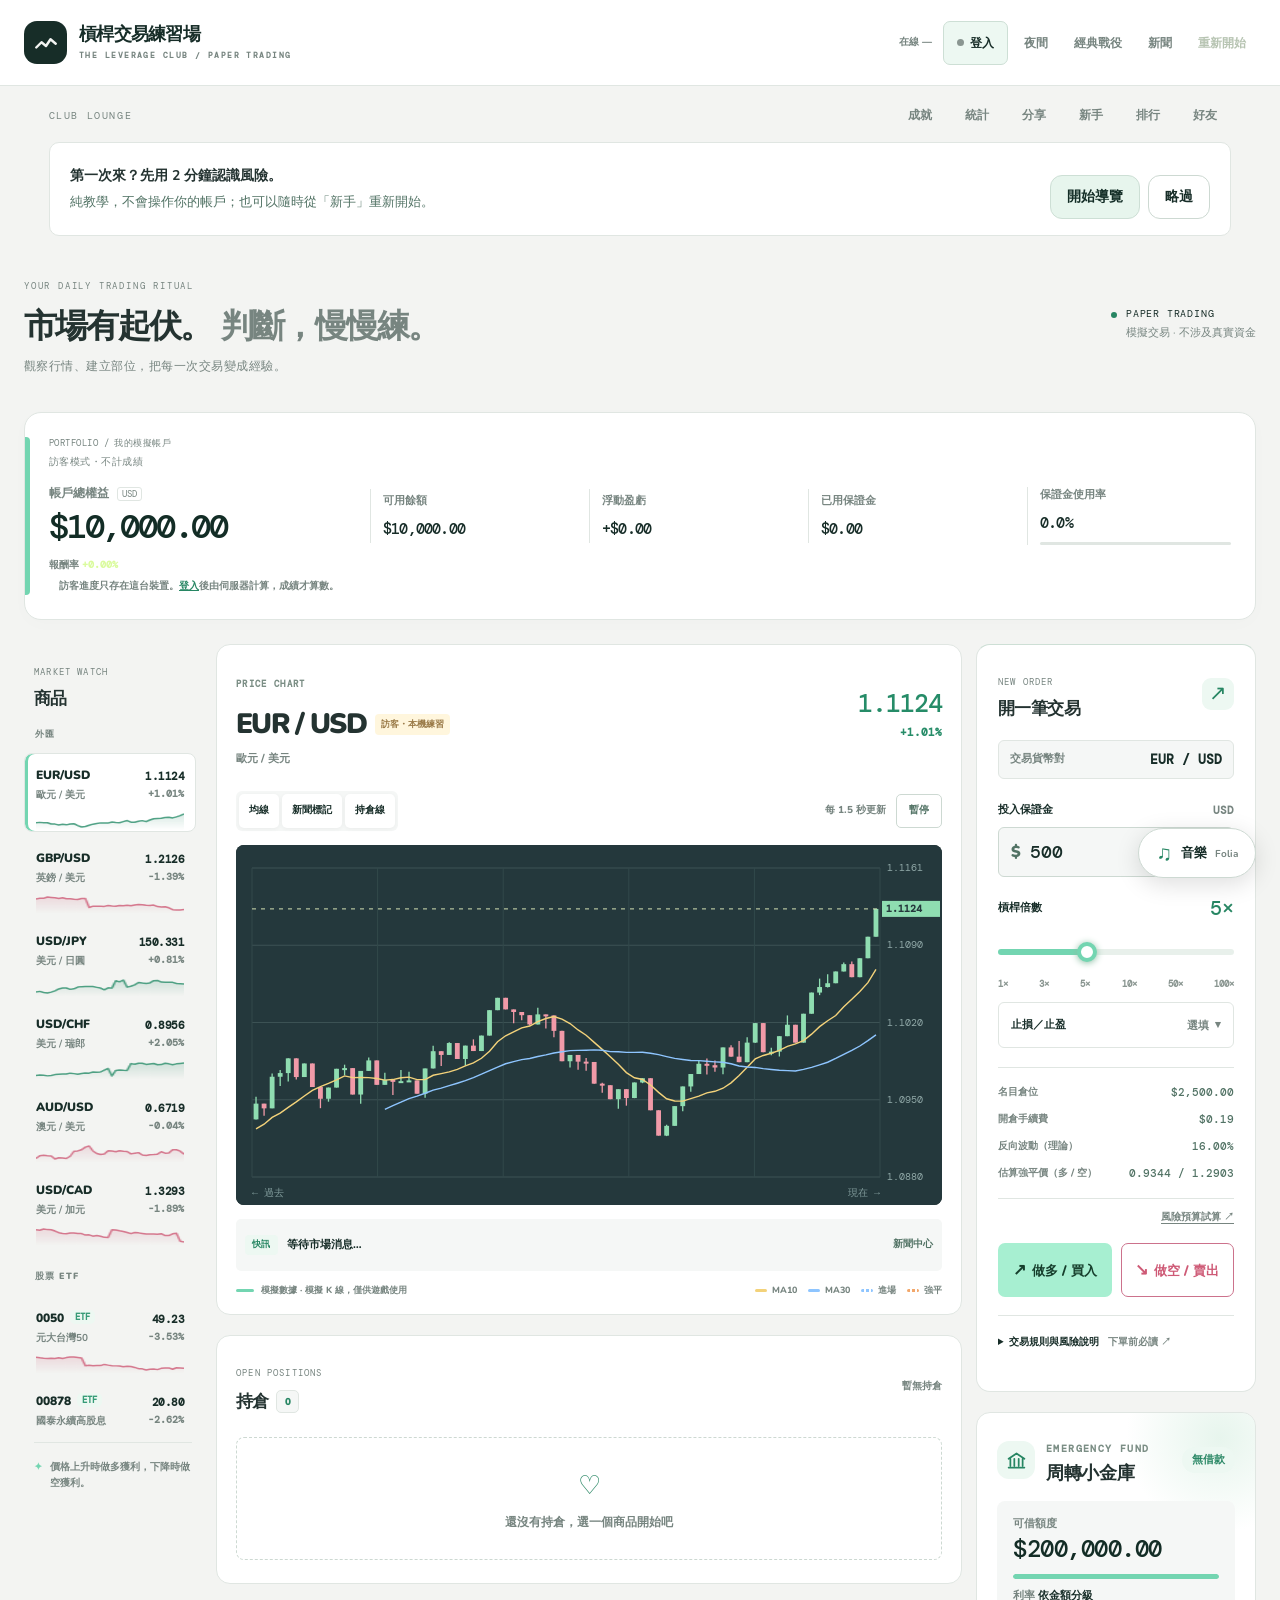
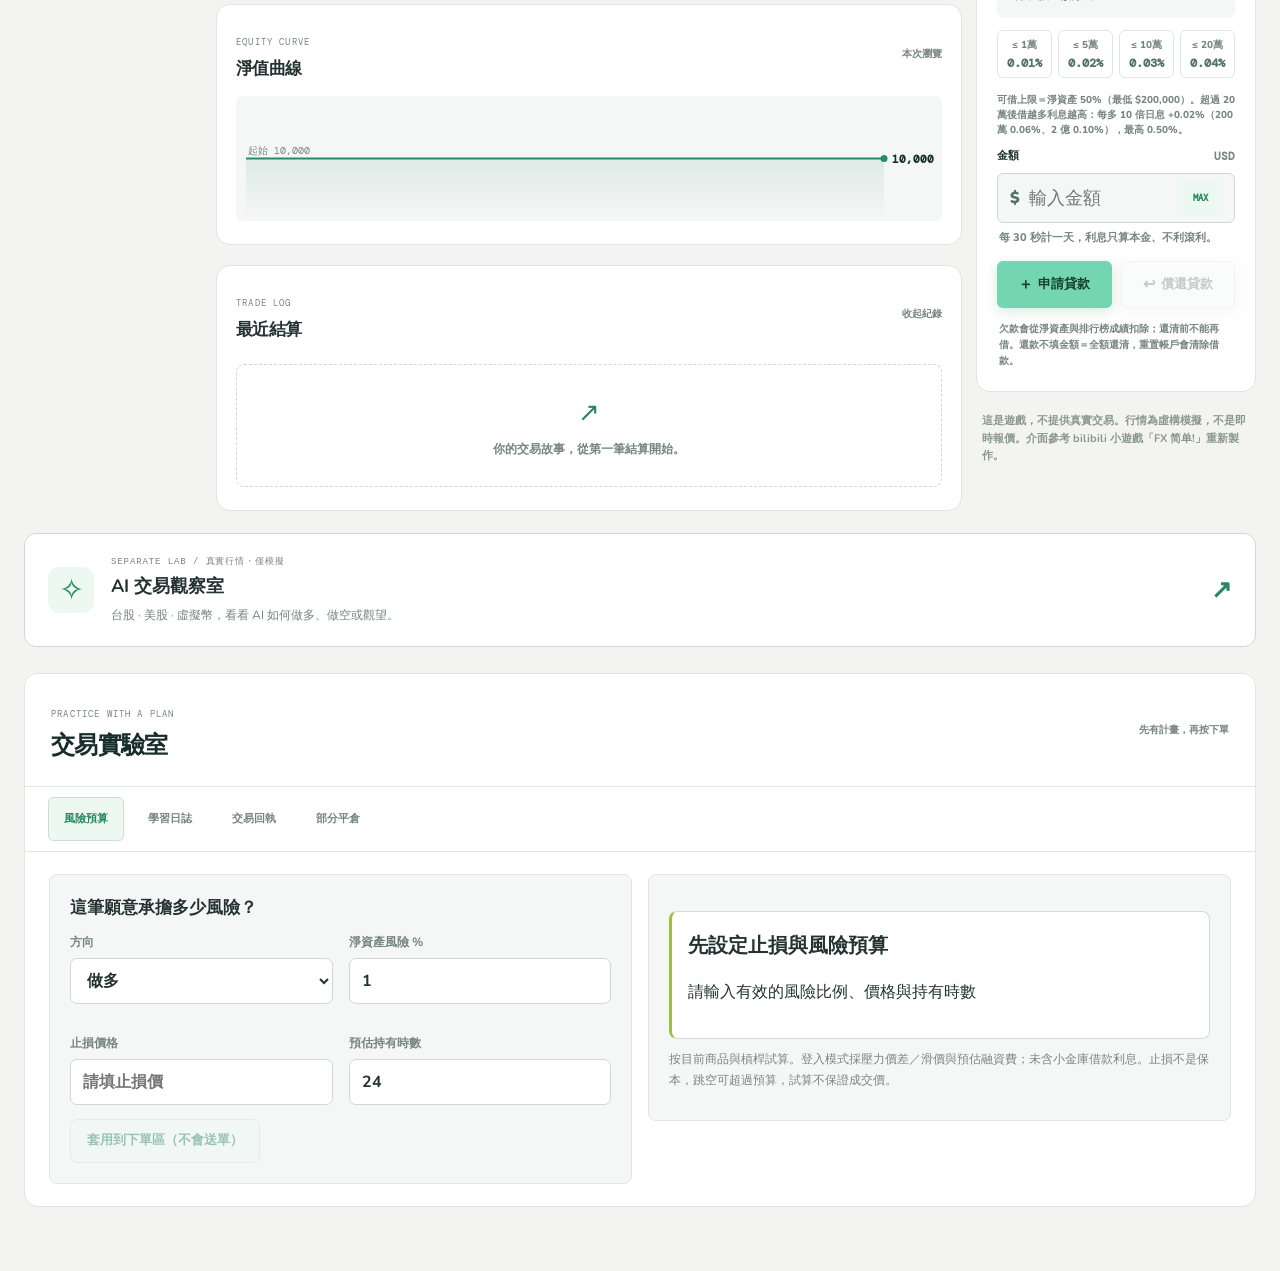
==== commit 2aa8fcc6: "Record and display long-short direction and include partial-close history" ====
--- a/index.html
+++ b/index.html
@@ -16,7 +16,7 @@
 <link rel="preconnect" href="https://fonts.googleapis.com">
 <link rel="stylesheet" href="https://fonts.googleapis.com/css2?family=DM+Mono:wght@400;500&family=Nunito:wght@600;700;800;900&display=swap">
 <link rel="stylesheet" href="styles.css?v=20261018numbers1">
-<link rel="stylesheet" href="club.css?v=20261018club1">
+<link rel="stylesheet" href="club.css?v=20261018history1">
 <link rel="stylesheet" href="folia-player.css?v=20261018audio1">
 </head>
 <body>
@@ -325,7 +325,7 @@
   </div>
 </div>
 
-<script type="module" src="app.mjs?v=20261018club1"></script>
+<script type="module" src="app.mjs?v=20261018history1"></script>
 <script type="module" src="folia-player.mjs?v=20261018audio1"></script>
 <script>
 // 安裝到手機桌面（PWA）：只快取靜態檔，API 永遠走網路。
--- a/club.css
+++ b/club.css
@@ -1,4 +1,5 @@
 /* LEVERAGE CLUB / 2026 — visual layer; trading/data contracts remain unchanged. */
+.trade-direction{display:inline-block;margin-left:7px;font-size:10px;font-weight:800;white-space:nowrap}
 :root{--bg:#f3f4f2;--surface:#fff;--surface-tint:#f5f7f6;--surface-hover:#edf3f0;--text:#243331;--text-deep:#172d28;--text-money:#132d26;--text-muted:#778580;--text-dim:#8a9691;--border:#e0e6e2;--border-strong:#cdd9d2;--border-soft:#eaf0ec;--border-panel-green:#cddfd5;--border-green-metric:#d6e4dc;--accent:#73d5b1;--accent-deep:#278663;--accent-hover:#369b77;--club-lime:#a7efd1;--club-ink:#132b24;--tint-green:#edf8f2;--tint-green-strong:#e7f5ed;--up:#268c68;--down:#ce5a76;--chart-bg:#14211f;--kicker:#7b8e85;--green-text:#527365;--shadow-panel:0 4px 18px #162a2004;--lab-radius:16px}
 html[data-theme="night"]{--bg:#101315;--surface:#191e20;--surface-tint:#1e2527;--surface-hover:#252e2e;--text:#d7dfdb;--text-deep:#ecf0ed;--text-money:#f1f5f1;--text-muted:#93a19d;--text-dim:#7f9189;--text-faint:#6c7b75;--border:#2b3335;--border-soft:#272f30;--border-strong:#3d4c47;--border-panel-green:#35483e;--border-green-metric:#36443e;--accent:#78dcb5;--accent-deep:#8fe4bf;--accent-hover:#a9efd3;--club-lime:#a7efd1;--club-ink:#132b24;--tint-green:#20372d;--tint-green-strong:#233c30;--green-text:#a4bdaf;--up:#78dbad;--down:#f190a5;--chart-bg:#11191a;--kicker:#93a19d;--shadow-panel:0 4px 18px #0000000c}
 body,html[data-theme="night"] body{background:var(--bg);background-image:none}body{font-family:Nunito,"PingFang TC","Microsoft JhengHei",sans-serif;line-height:1.5}button,a,input,summary{touch-action:manipulation}button:focus-visible,a:focus-visible,summary:focus-visible{outline:2px solid var(--accent-deep);outline-offset:4px}button,a,summary{transition:background .18s,color .18s,border-color .18s}button:disabled{transform:none!important}
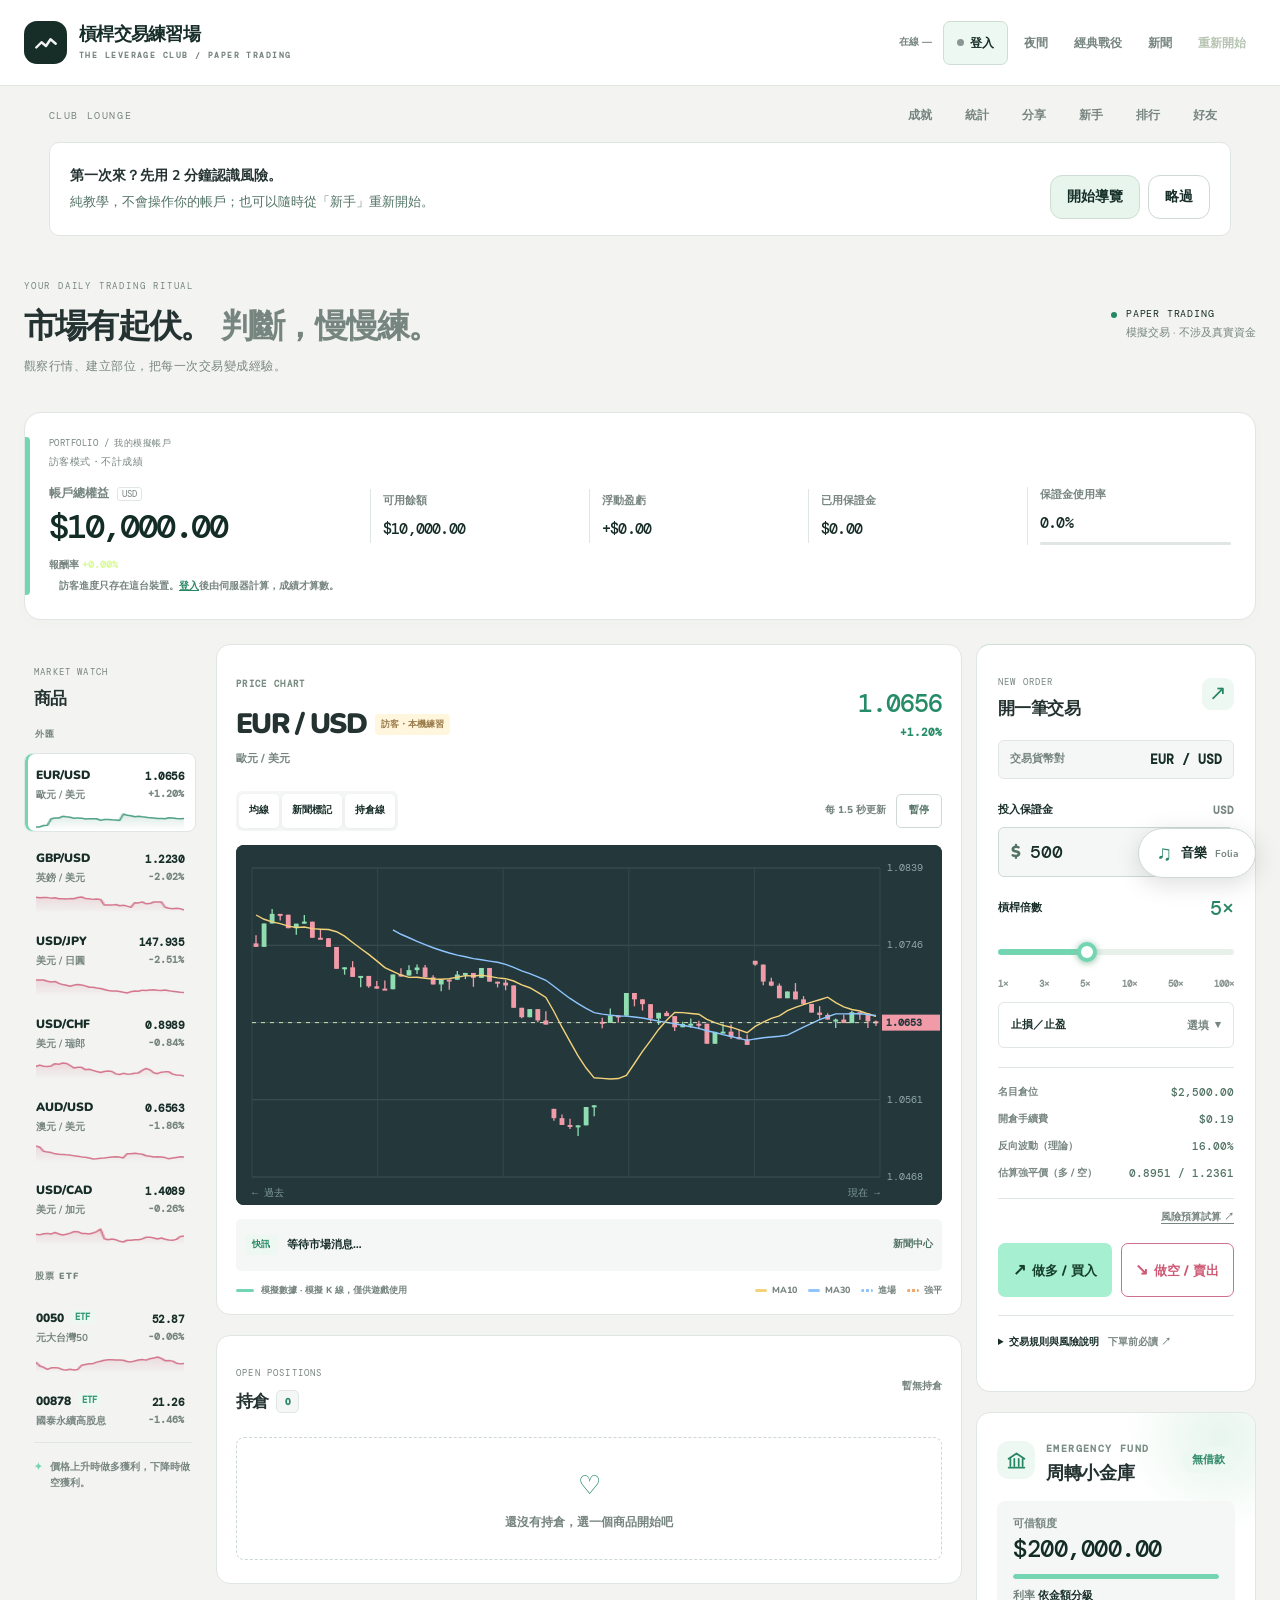
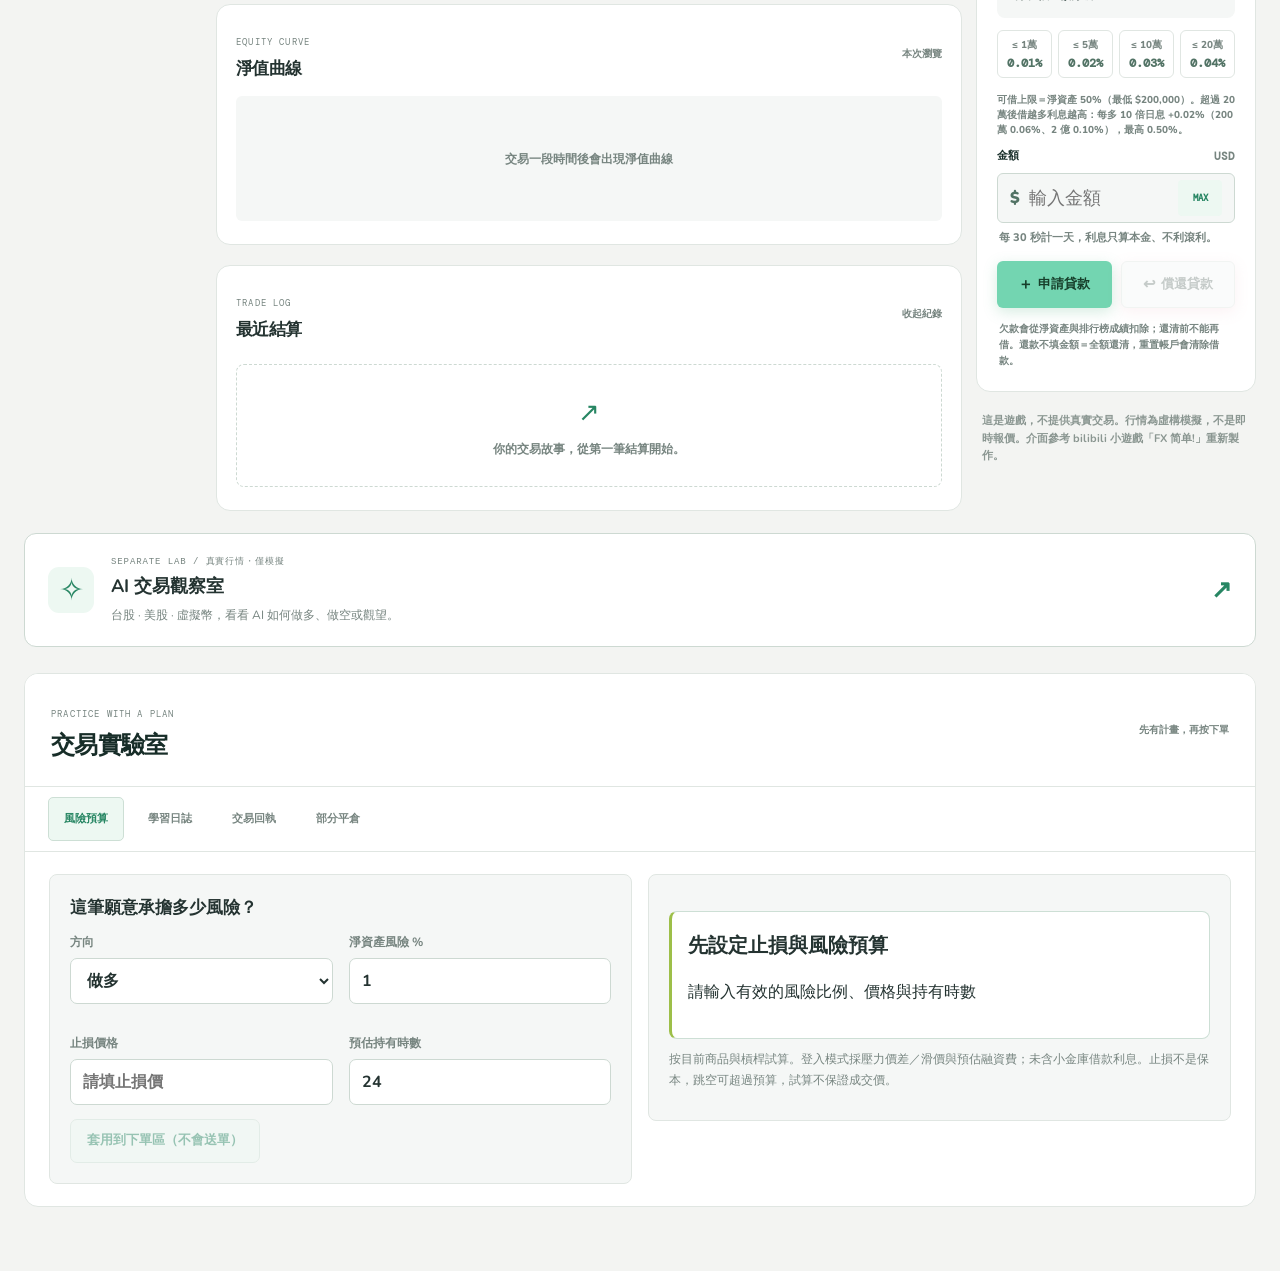
==== commit a5d77ac7: "Extend Chinese number units through immeasurable number 10^68" ====
--- a/index.html
+++ b/index.html
@@ -325,7 +325,7 @@
   </div>
 </div>
 
-<script type="module" src="app.mjs?v=20261018history1"></script>
+<script type="module" src="app.mjs?v=20261019bignum1"></script>
 <script type="module" src="folia-player.mjs?v=20261018audio1"></script>
 <script>
 // 安裝到手機桌面（PWA）：只快取靜態檔，API 永遠走網路。
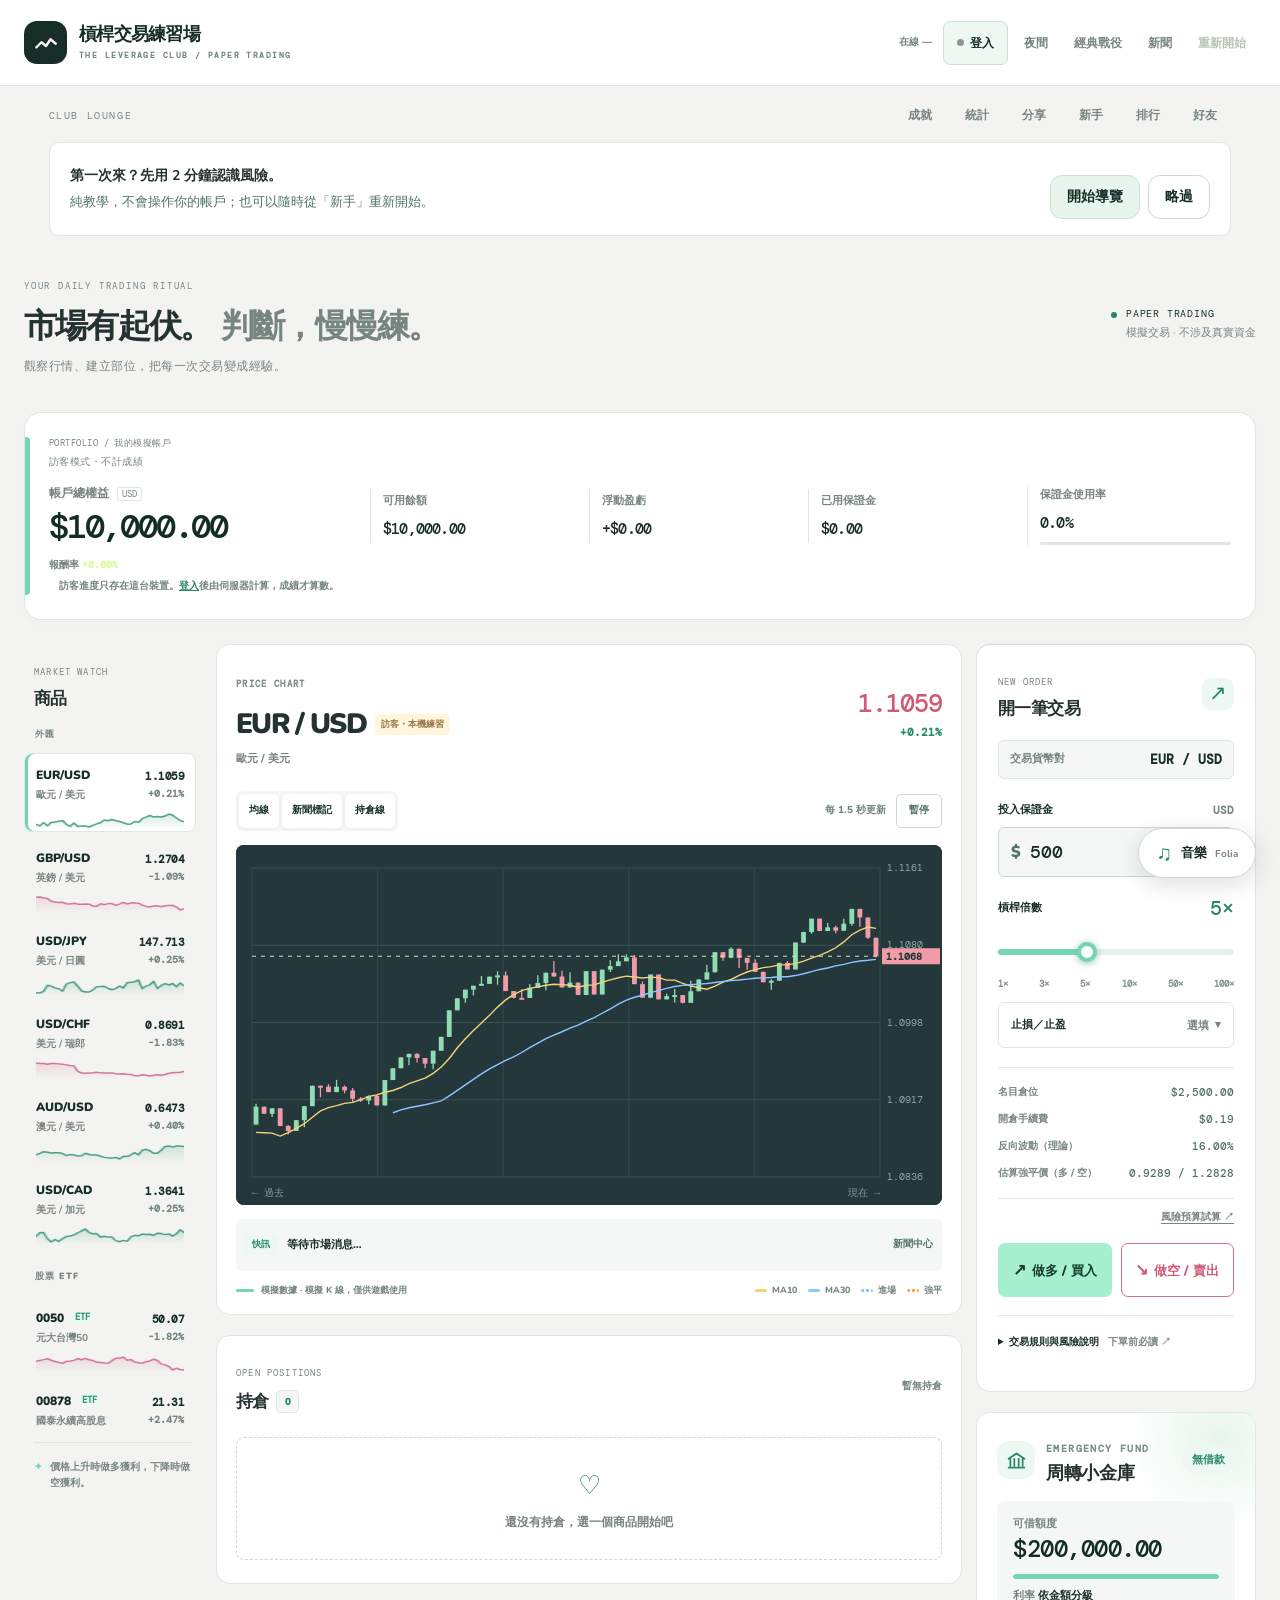
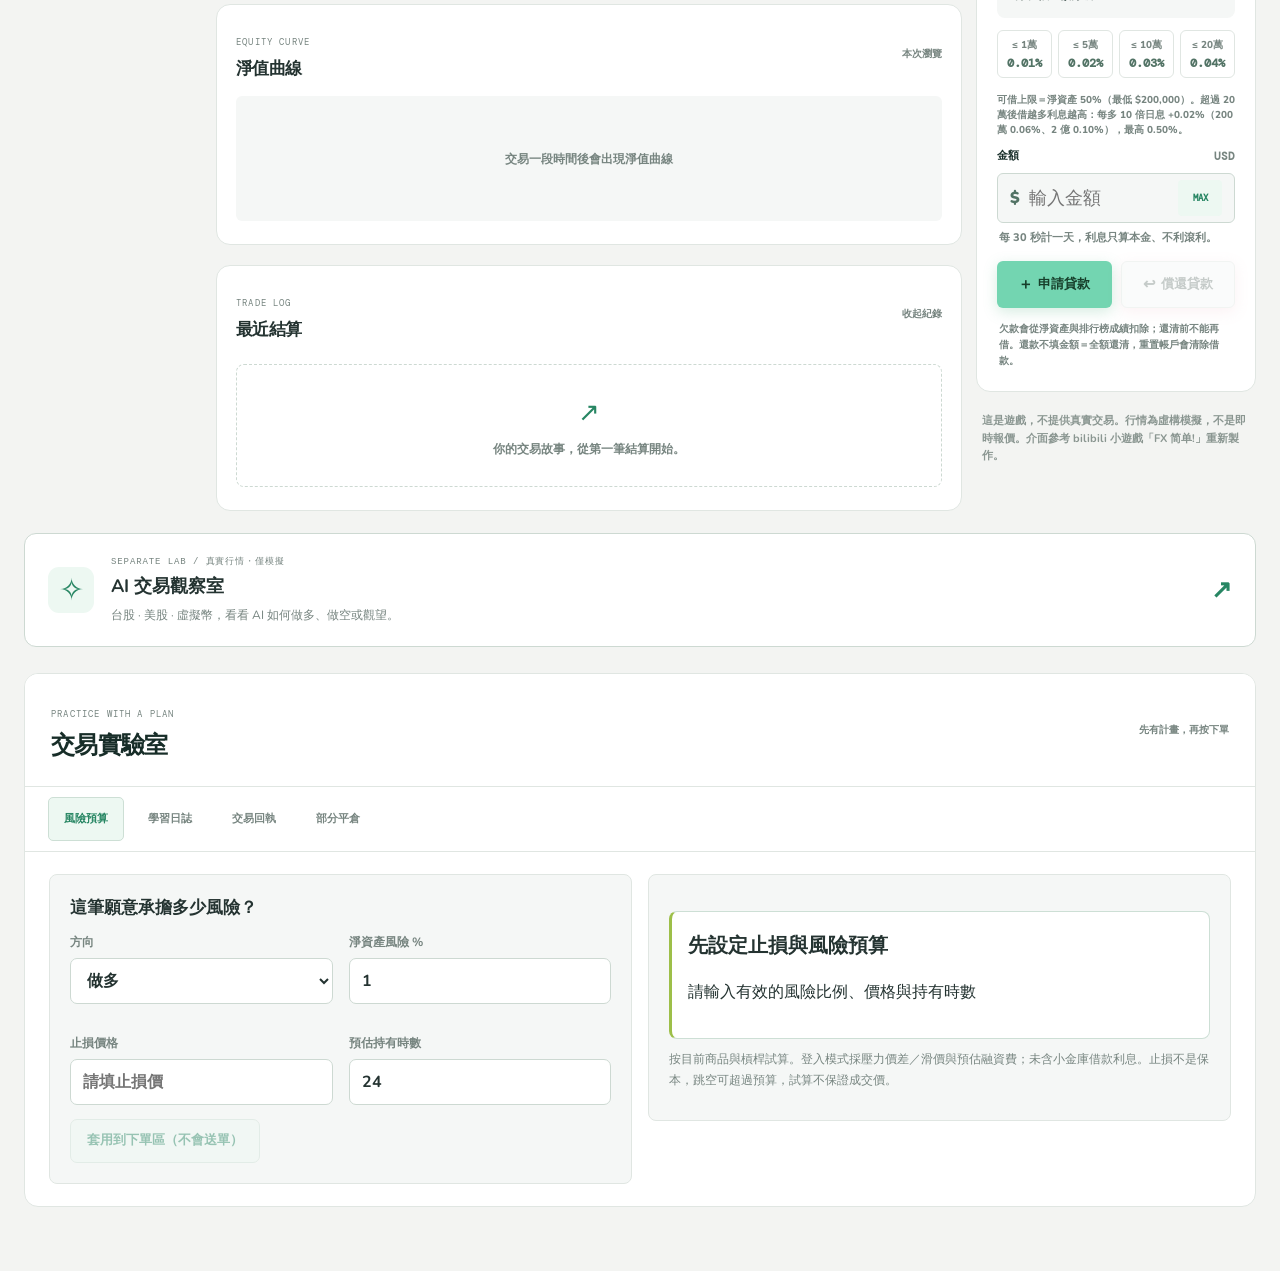
==== commit 92820a2f: "Recover quota outage with bounded polling and settlement costs" ====
--- a/index.html
+++ b/index.html
@@ -325,7 +325,7 @@
   </div>
 </div>
 
-<script type="module" src="app.mjs?v=20261019bignum1"></script>
+<script type="module" src="app.mjs?v=20261019recovery1"></script>
 <script type="module" src="folia-player.mjs?v=20261018audio1"></script>
 <script>
 // 安裝到手機桌面（PWA）：只快取靜態檔，API 永遠走網路。
